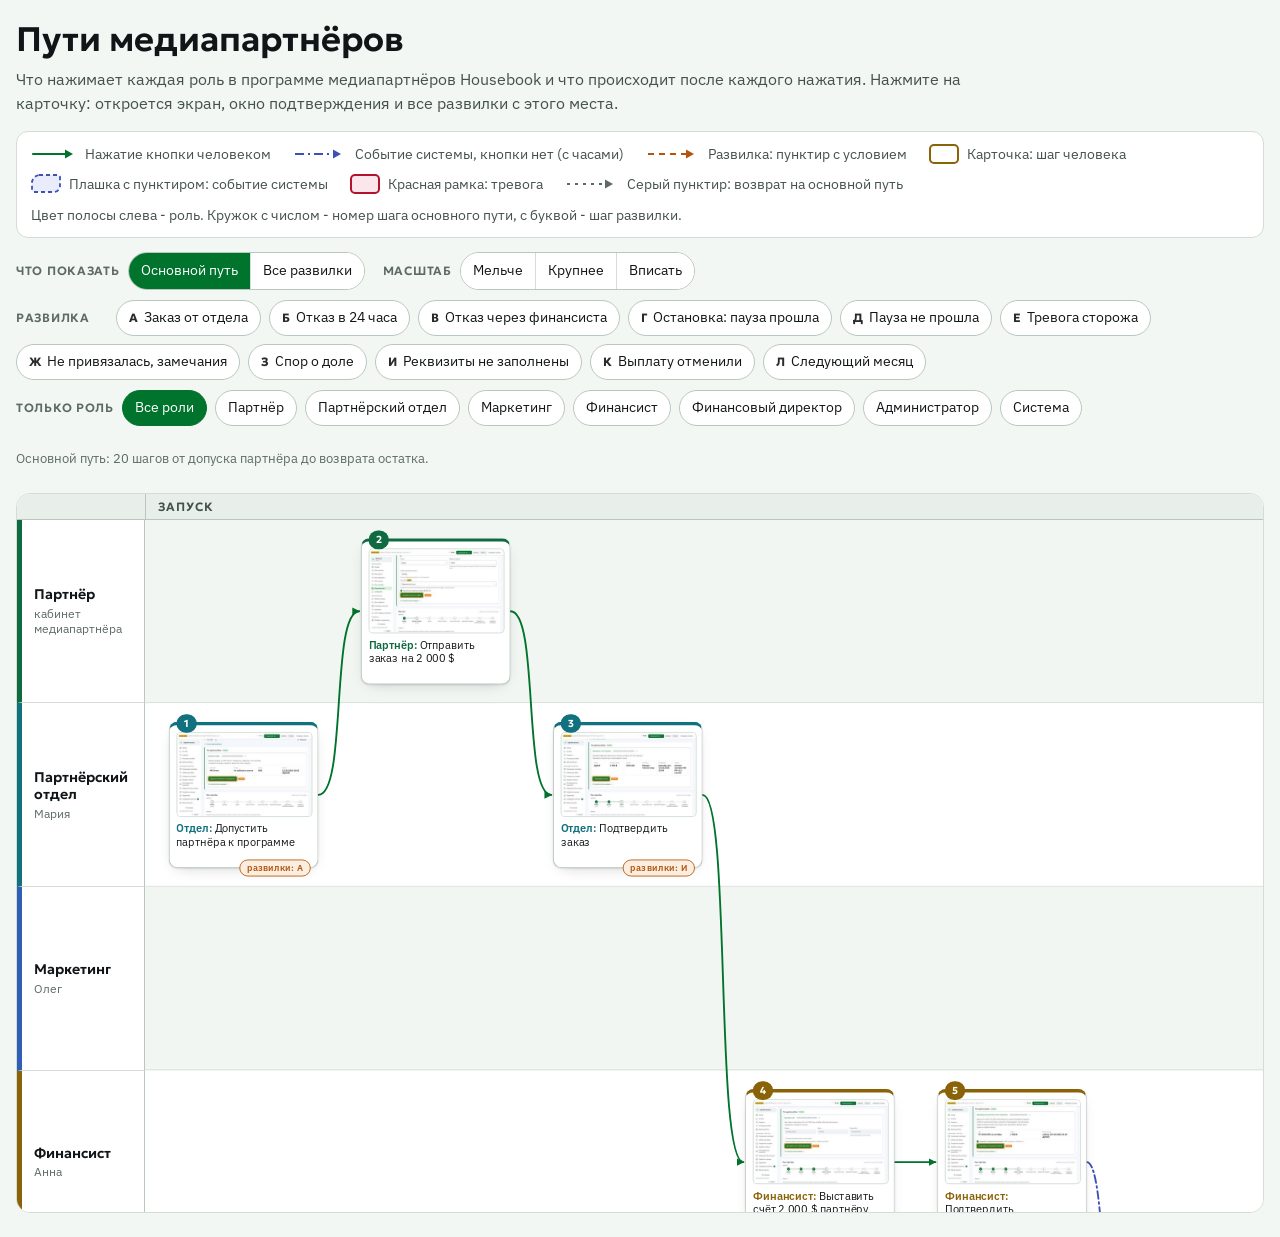
==== karta/index.html @ 639bab04 "Макет кабинетов и карта путей медиапартнёров" ====
<!doctype html>
<html lang="ru">
<meta name="robots" content="noindex, nofollow">
<title>Пути медиапартнёров</title>
<meta name="claude:viewport-fit-sides" content="cover">
<meta charset="utf-8">
<meta name="viewport" content="width=device-width, initial-scale=1">
<link rel="preconnect" href="https://fonts.googleapis.com">
<link rel="preconnect" href="https://fonts.gstatic.com" crossorigin>
<link rel="stylesheet" href="https://fonts.googleapis.com/css2?family=Geologica:wght@500;600;700&family=IBM+Plex+Sans:wght@400;500;600&display=swap">
<style>
:root {
  color-scheme: light;
  --bg: #F3F7F4; --surface: #FFFFFF; --sunken: #E8EFEA; --line: #D3DDD6; --line-2: #B9C7BE;
  --ink: #121517; --ink-2: #44524A; --ink-3: #5D6B63;
  --accent: #00732D; --accent-hover: #005820; --tint: #DAF1DC; --on-accent: #FFFFFF;
  --jade: #0E6A40;
  --lane-partner: #0E6A40; --lane-dept: #12717F; --lane-mkt: #2E5FB4; --lane-fin: #8A6208; --lane-cfo: #6B45AE; --lane-admin: #5A6663; --lane-system: #3F4FB8;
  --branch: #B4540F; --branch-bg: #FCEEDF;
  --alarm: #B3122E; --alarm-bg: #FBE7EB;
  --sys: #3F4FB8; --sys-bg: #E9ECFB;
  --shadow: 0 1px 2px rgba(18,21,23,.12), 0 6px 18px -10px rgba(18,21,23,.28);
  --font-display: "Geologica", "Segoe UI", system-ui, sans-serif;
  --font-ui: "IBM Plex Sans", "Segoe UI", system-ui, -apple-system, sans-serif;
}
@media (prefers-color-scheme: dark) {
  :root:not([data-theme="light"]) {
    color-scheme: dark;
    --bg: #101412; --surface: #1B211E; --sunken: #252C28; --line: #3A453E; --line-2: #55635A;
    --ink: #F2F6F3; --ink-2: #C9D3CC; --ink-3: #A3AFA8;
    --accent: #73B28C; --accent-hover: #8FC1A3; --tint: #14301F; --on-accent: #0E1411;
    --jade: #73B28C;
    --lane-partner: #73B28C; --lane-dept: #5FB6C4; --lane-mkt: #7FA6EA; --lane-fin: #D9AE4A; --lane-cfo: #B99BE8; --lane-admin: #9AA7A3; --lane-system: #8E9CF0;
    --branch: #F2A265; --branch-bg: #3A2616;
    --alarm: #FF8296; --alarm-bg: #3F1A22;
    --sys: #9AA6F5; --sys-bg: #23274A;
    --shadow: 0 1px 2px rgba(0,0,0,.5), 0 8px 22px -10px rgba(0,0,0,.6);
  }
}
:root[data-theme="dark"] {
  color-scheme: dark;
  --bg: #101412; --surface: #1B211E; --sunken: #252C28; --line: #3A453E; --line-2: #55635A;
  --ink: #F2F6F3; --ink-2: #C9D3CC; --ink-3: #A3AFA8;
  --accent: #73B28C; --accent-hover: #8FC1A3; --tint: #14301F; --on-accent: #0E1411;
  --jade: #73B28C;
  --lane-partner: #73B28C; --lane-dept: #5FB6C4; --lane-mkt: #7FA6EA; --lane-fin: #D9AE4A; --lane-cfo: #B99BE8; --lane-admin: #9AA7A3; --lane-system: #8E9CF0;
  --branch: #F2A265; --branch-bg: #3A2616;
  --alarm: #FF8296; --alarm-bg: #3F1A22;
  --sys: #9AA6F5; --sys-bg: #23274A;
  --shadow: 0 1px 2px rgba(0,0,0,.5), 0 8px 22px -10px rgba(0,0,0,.6);
}
* { box-sizing: border-box; }
html { -webkit-text-size-adjust: 100%; }
body { margin: 0; background: var(--bg); color: var(--ink-2); font: 400 15px/1.5 var(--font-ui); -webkit-font-smoothing: antialiased; overflow-x: hidden; }
h1, h2, h3 { font-family: var(--font-display); color: var(--ink); margin: 0; font-weight: 600; text-wrap: balance; }
button { font: inherit; color: inherit; }
:focus-visible { outline: 3px solid var(--accent); outline-offset: 2px; }
.sr { position: absolute; width: 1px; height: 1px; overflow: hidden; clip: rect(0 0 0 0); white-space: nowrap; }

.app { padding-left: max(16px, env(safe-area-inset-left, 0px)); padding-right: max(16px, env(safe-area-inset-right, 0px)); padding-top: 20px; padding-bottom: max(24px, env(safe-area-inset-bottom, 0px)); max-width: 1900px; margin: 0 auto; }
.top h1 { font-size: clamp(24px, 3.2vw, 34px); line-height: 1.15; }
.top .lead { margin: 8px 0 0; max-width: 62em; font-size: 16px; color: var(--ink-2); }
.legend { display: flex; flex-wrap: wrap; gap: 10px 22px; margin: 16px 0 4px; padding: 12px 14px; background: var(--surface); border: 1px solid var(--line); border-radius: 12px; font-size: 13.5px; }
.legend > span { display: inline-flex; align-items: center; gap: 8px; color: var(--ink-2); }
.legend svg { flex: none; }
.ctl { display: grid; gap: 10px; margin: 14px 0 12px; }
.ctl__row { display: flex; flex-wrap: wrap; gap: 8px; align-items: center; }
.ctl__lab { font: 600 12px/1 var(--font-display); letter-spacing: .06em; text-transform: uppercase; color: var(--ink-3); min-width: 92px; }
.chip { min-height: 36px; padding: 6px 12px; border: 1px solid var(--line-2); border-radius: 999px; background: var(--surface); color: var(--ink); cursor: pointer; font-size: 14px; line-height: 1.2; display: inline-flex; align-items: center; gap: 6px; }
.chip:hover { border-color: var(--accent); }
.chip[aria-pressed="true"] { background: var(--accent); border-color: var(--accent); color: var(--on-accent); }
.chip i { font: 700 12px/1 var(--font-display); font-style: normal; opacity: .9; }
.chip--fork[aria-pressed="true"] { background: var(--branch); border-color: var(--branch); color: #fff; }
:root[data-theme="dark"] .chip--fork[aria-pressed="true"] { color: #1a1008; }
@media (prefers-color-scheme: dark) { :root:not([data-theme="light"]) .chip--fork[aria-pressed="true"] { color: #1a1008; } }
.seg { display: inline-flex; border: 1px solid var(--line-2); border-radius: 999px; overflow: hidden; background: var(--surface); }
.seg .chip { border: 0; border-radius: 0; }
.seg .chip + .chip { border-left: 1px solid var(--line); }
.hint { font-size: 13px; color: var(--ink-3); }

.stage { display: grid; grid-template-columns: minmax(0, 1fr); gap: 14px; align-items: start; }
.stage.has-panel { grid-template-columns: minmax(0, 1fr) 430px; }
.vp { position: relative; height: clamp(480px, 80vh, 1000px); overflow: auto; background: var(--surface); border: 1px solid var(--line); border-radius: 14px; overscroll-behavior: contain; }
.sizer { position: relative; }
.canvas { position: absolute; left: 0; top: 0; transform-origin: 0 0; }
.band { position: absolute; left: 0; border-bottom: 1px solid var(--line); }
.band:nth-child(odd) { background: color-mix(in srgb, var(--sunken) 55%, transparent); }
.lanelab { position: absolute; left: 0; display: flex; flex-direction: column; justify-content: center; padding: 6px 8px 6px 12px; overflow: hidden; background: var(--surface); border-right: 1px solid var(--line-2); border-bottom: 1px solid var(--line); border-left: 5px solid var(--lc, var(--ink-3)); }
.lanelab b { font: 600 14px/1.2 var(--font-display); color: var(--ink); overflow-wrap: anywhere; }
.narrow .lanelab { padding: 4px 4px 4px 8px; }
.narrow .lanelab b { font-size: 11.5px; }
.narrow .lanelab small { font-size: 10.5px; }
.lanelab small { font-size: 12px; color: var(--ink-3); margin-top: 3px; line-height: 1.25; }
.band__empty { position: absolute; left: 24px; top: 50%; transform: translateY(-50%); font-size: 12.5px; color: var(--ink-3); max-width: 560px; line-height: 1.35; }
.layer { position: sticky; height: 0; width: 0; overflow: visible; pointer-events: none; }
#lanesLayer { left: 0; z-index: 8; }
#stgLayer { top: 0; left: 0; z-index: 9; }
.stgrow { position: absolute; left: 0; top: 0; background: var(--sunken); border-bottom: 1px solid var(--line-2); }
.stgblk { position: absolute; top: 0; bottom: 0; display: flex; align-items: center; border-left: 1px solid var(--line-2); padding: 0 12px; font: 600 12px/1 var(--font-display); letter-spacing: .08em; text-transform: uppercase; color: var(--ink-2); white-space: nowrap; }


svg.edges { position: absolute; left: 0; top: 0; pointer-events: none; z-index: 2; overflow: visible; }
.edge { fill: none; stroke-width: 2.2; stroke-linecap: round; }
.edge--click { stroke: var(--accent); }
.edge--system { stroke: var(--sys); stroke-dasharray: 9 4 2 4; }
.edge--branch { stroke: var(--branch); stroke-dasharray: 6 5; }
.edge--back { stroke: var(--ink-3); stroke-dasharray: 2 5; }
.edge--join { stroke: var(--ink-3); stroke-width: 1.8; stroke-dasharray: 3 5; }
.edge.is-dim { opacity: .12; }
.edge.is-hot { stroke-width: 3.4; }
.mk--click { fill: var(--accent); } .mk--system { fill: var(--sys); } .mk--branch { fill: var(--branch); } .mk--back, .mk--join { fill: var(--ink-3); }
.elab { position: absolute; z-index: 4; transform: translate(-50%, -50%); max-width: 156px; padding: 3px 8px; border-radius: 8px; font-size: 12px; line-height: 1.25; text-align: center; background: var(--surface); border: 1px solid var(--branch); color: var(--branch); pointer-events: none; }
.elab--system { border-color: var(--sys); color: var(--sys); display: inline-flex; gap: 5px; align-items: center; }
.elab--system svg { flex: none; }
.elab--click { border-color: var(--accent); color: var(--accent); }
.elab--back, .elab--join { border-color: var(--ink-3); color: var(--ink-2); }
.elab.is-dim { opacity: .15; }

.node { position: absolute; z-index: 3; display: flex; flex-direction: column; gap: 6px; width: 176px; height: 172px; padding: 8px; text-align: left; cursor: pointer; background: var(--surface); border: 1px solid var(--line-2); border-top: 4px solid var(--lc, var(--ink-3)); border-radius: 10px; box-shadow: var(--shadow); transition: transform .12s, box-shadow .12s, opacity .12s; }
.node:hover { transform: translateY(-2px); border-color: var(--lc); }
.node[aria-current="true"] { outline: 3px solid var(--accent); outline-offset: 2px; }
.node.is-dim { opacity: .2; }
.node__img { display: block; width: 160px; height: 100px; object-fit: cover; object-position: top left; border-radius: 5px; border: 1px solid var(--line); background: var(--sunken); }
.node__txt { font-size: 12.5px; line-height: 1.25; color: var(--ink); display: -webkit-box; -webkit-line-clamp: 3; -webkit-box-orient: vertical; overflow: hidden; }
.node__txt b { color: var(--lc); font-weight: 600; }
.node__num { position: absolute; top: -13px; left: 8px; min-width: 24px; height: 22px; padding: 0 6px; display: grid; place-items: center; border-radius: 11px; background: var(--lc); color: #fff; font: 700 12px/1 var(--font-display); }
:root[data-theme="dark"] .node__num { color: #111; }
@media (prefers-color-scheme: dark) { :root:not([data-theme="light"]) .node__num { color: #111; } }
.node__forks { position: absolute; bottom: -11px; right: 8px; height: 20px; padding: 0 8px; display: grid; place-items: center; border-radius: 10px; background: var(--branch-bg); color: var(--branch); border: 1px solid var(--branch); font: 600 11px/1 var(--font-ui); white-space: nowrap; }
.node__flag { position: absolute; top: -13px; right: 8px; height: 22px; padding: 0 7px; display: grid; place-items: center; border-radius: 11px; background: var(--branch-bg); color: var(--branch); border: 1px solid var(--branch); font: 600 11px/1 var(--font-ui); }
.node--sys { background: var(--sys-bg); border-style: dashed; border-color: var(--sys); border-top: 4px dashed var(--sys); border-radius: 22px 8px 22px 8px; }
.node--sys .node__img { border-radius: 14px 4px 14px 4px; }
.node--alarm { border-color: var(--alarm); background: var(--alarm-bg); }
.node--alarm .node__flag { background: var(--alarm); border-color: var(--alarm); color: #fff; }
:root[data-theme="dark"] .node--alarm .node__flag { color: #1a0a0d; }
@media (prefers-color-scheme: dark) { :root:not([data-theme="light"]) .node--alarm .node__flag { color: #1a0a0d; } }
.node__sysmark { display: inline-flex; align-items: center; gap: 4px; font-weight: 600; color: var(--sys); }

.panel { position: sticky; top: 8px; max-height: calc(100vh - 16px); overflow: auto; background: var(--surface); border: 1px solid var(--line-2); border-radius: 14px; box-shadow: var(--shadow); }
.panel[hidden] { display: none; }
.panel__head { position: sticky; top: 0; z-index: 3; display: flex; align-items: flex-start; gap: 10px; padding: 14px 14px 10px 16px; background: var(--surface); border-bottom: 1px solid var(--line); }
.panel__head h2 { flex: 1; font-size: 18px; line-height: 1.25; }
.panel__head h2 small { display: block; margin-bottom: 4px; font: 600 12px/1 var(--font-display); letter-spacing: .06em; text-transform: uppercase; color: var(--lc, var(--ink-3)); }
.xbtn { flex: none; width: 40px; height: 40px; display: grid; place-items: center; border: 1px solid var(--line-2); border-radius: 10px; background: var(--surface); cursor: pointer; color: var(--ink); }
.xbtn:hover { border-color: var(--accent); }
.panel__body { padding: 14px 16px 22px; display: grid; gap: 16px; }
.shot { display: block; width: 100%; padding: 0; border: 1px solid var(--line-2); border-radius: 10px; overflow: hidden; background: var(--sunken); cursor: zoom-in; }
.shot img { display: block; width: 100%; height: auto; }
.shot__cap { display: block; margin-top: 5px; font-size: 12.5px; color: var(--ink-3); }
.sec h3 { font-size: 12px; letter-spacing: .07em; text-transform: uppercase; color: var(--ink-3); margin-bottom: 6px; font-weight: 600; }
.sec p { margin: 0 0 6px; color: var(--ink); }
.sec ul { margin: 0; padding-left: 18px; display: grid; gap: 4px; color: var(--ink-2); }
.sec .dlg { padding: 10px 12px; border-left: 4px solid var(--branch); background: var(--branch-bg); border-radius: 0 8px 8px 0; color: var(--ink); font-size: 14px; }
.sec .dlg b { display: block; margin-bottom: 2px; }
.sec .prep { color: var(--ink-2); font-size: 14px; }
.tag { display: inline-block; padding: 1px 8px; border-radius: 999px; font-size: 12.5px; font-weight: 600; background: var(--tint); color: var(--accent); }
.tag--sys { background: var(--sys-bg); color: var(--sys); }
.tag--branch { background: var(--branch-bg); color: var(--branch); }
.nav { display: grid; gap: 8px; }
.nav button { display: grid; grid-template-columns: auto 1fr; gap: 4px 10px; align-items: start; width: 100%; padding: 9px 12px; text-align: left; border: 1px solid var(--line-2); border-radius: 10px; background: var(--surface); cursor: pointer; color: var(--ink); min-height: 44px; }
.nav button:hover { border-color: var(--accent); background: var(--tint); }
.nav button .k { font: 600 11.5px/1.2 var(--font-display); letter-spacing: .04em; text-transform: uppercase; padding-top: 3px; }
.nav button .k--click { color: var(--accent); } .nav button .k--system { color: var(--sys); } .nav button .k--branch { color: var(--branch); } .nav button .k--back, .nav button .k--join { color: var(--ink-3); }
.nav button small { grid-column: 2; font-size: 12.5px; color: var(--ink-3); }
.nav .lbl { font-size: 14px; }
.kbd { font-size: 12.5px; color: var(--ink-3); }

.lb { position: fixed; inset: 0; z-index: 100; display: grid; place-items: center; padding: 20px; background: rgba(10,14,12,.86); }
.lb[hidden] { display: none; }
.lb img { max-width: 100%; max-height: calc(100vh - 40px); border-radius: 8px; background: #fff; }
.lb .xbtn { position: absolute; top: 14px; right: 14px; background: var(--surface); }

@media (max-width: 1100px) { .stage.has-panel { grid-template-columns: minmax(0, 1fr); } }
@media (max-width: 899px) {
  .panel { position: fixed; inset: 0; z-index: 60; max-height: none; border-radius: 0; border: 0; padding-top: env(safe-area-inset-top, 0px); }
  .ctl__lab { min-width: 100%; }
  .vp { height: clamp(380px, 70vh, 720px); }
}
@media (prefers-reduced-motion: reduce) { .node, .node:hover { transition: none; transform: none; } }
</style>

<div class="app" id="app">
  <header class="top">
    <h1>Пути медиапартнёров</h1>
    <p class="lead">Что нажимает каждая роль в программе медиапартнёров Housebook и что происходит после каждого нажатия. Нажмите на карточку: откроется экран, окно подтверждения и все развилки с этого места.</p>
    <div class="legend" id="legend" aria-label="Условные обозначения"></div>
  </header>
  <section class="ctl" aria-label="Фильтры карты">
    <div class="ctl__row"><span class="ctl__lab">Что показать</span>
      <div class="seg" role="group" aria-label="Режим карты" id="modeSeg"></div>
      <span class="ctl__lab" style="min-width:0;margin-left:10px">Масштаб</span>
      <div class="seg" role="group" aria-label="Масштаб карты"><button type="button" class="chip" id="zOut" aria-label="Уменьшить">Мельче</button><button type="button" class="chip" id="zIn" aria-label="Увеличить">Крупнее</button><button type="button" class="chip" id="zFit">Вписать</button></div>
    </div>
    <div class="ctl__row" id="forkRow"><span class="ctl__lab">Развилка</span></div>
    <div class="ctl__row" id="roleRow"><span class="ctl__lab">Только роль</span></div>
    <p class="hint" id="status" role="status" aria-live="polite"></p>
  </section>
  <main class="stage" id="stage">
    <div class="vp" id="vp" tabindex="0" aria-label="Карта путей, прокручивается в обе стороны"><div class="layer" id="lanesLayer" aria-hidden="true"></div><div class="layer" id="stgLayer" aria-hidden="true"></div><div class="sizer" id="sizer"><div class="canvas" id="canvas"></div></div></div>
    <aside class="panel" id="panel" hidden aria-label="Подробности шага"></aside>
  </main>
</div>
<div class="lb" id="lb" hidden role="dialog" aria-modal="true" aria-label="Снимок экрана во весь размер"><button type="button" class="xbtn" id="lbX" aria-label="Закрыть снимок"><svg width="18" height="18" viewBox="0 0 18 18" aria-hidden="true"><path d="M3 3l12 12M15 3L3 15" stroke="currentColor" stroke-width="2" stroke-linecap="round"/></svg></button><img id="lbImg" alt=""></div>

<script>
const D = {"lanes":[{"id":"partner","name":"Партнёр","who":"кабинет медиапартнёра"},{"id":"dept","name":"Партнёрский отдел","who":"Мария"},{"id":"mkt","name":"Маркетинг","who":"Олег"},{"id":"fin","name":"Финансист","who":"Анна"},{"id":"cfo","name":"Финансовый директор","who":"Дмитрий"},{"id":"admin","name":"Администратор","who":"видит задачи всех ролей","empty":"Администратор видит задачи всех ролей и на этом пути ничего не нажимает. Ему приходит только причина, если пауза в Meta не прошла (развилка Д)."},{"id":"system","name":"Система","who":"автоматика","empty":"Здесь появляются события, которые случаются сами, без нажатия кнопки."}],"rolesFull":{"partner":"Партнёр","dept":"Партнёрский отдел","mkt":"Маркетинг","fin":"Финансист","cfo":"Финансовый директор","system":"Система","admin":"Администратор"},"paths":[{"id":"main","letter":"","name":"Основной путь","short":"Основной путь","cond":"От допуска партнёра до возврата остатка бюджета"},{"id":"order-by-dept","letter":"А","name":"Заказ оформляет отдел","short":"Заказ от отдела","cond":"Партнёр сам заказ не оформляет: его оформляет партнёрский отдел"},{"id":"partner-refusal","letter":"Б","name":"Партнёр отказался в окне 24 часа","short":"Отказ в 24 часа","cond":"В течение 24 часов после оплаты партнёр отказывается от заказа"},{"id":"fin-records-refusal","letter":"В","name":"Отказ записал финансист","short":"Отказ через финансиста","cond":"Партнёр сообщил об отказе не через кабинет, финансист записывает отказ сам"},{"id":"stop-pause-ok","letter":"Г","name":"Остановка расходов, пауза прошла","short":"Остановка: пауза прошла","cond":"Партнёр требует остановить расходы, Meta ставит кампанию на паузу"},{"id":"stop-pause-fails","letter":"Д","name":"Пауза в Meta не прошла","short":"Пауза не прошла","cond":"Партнёр требует остановить расходы, а Meta паузу не приняла"},{"id":"watchdog-alert","letter":"Е","name":"Тревога сторожа","short":"Тревога сторожа","cond":"Сторож, который раз в час сверяет кампании, нашёл неполадку"},{"id":"manual-link-and-remarks","letter":"Ж","name":"Заявка не привязалась, замечания к отчёту","short":"Не привязалась, замечания","cond":"Заявка не привязалась к заказу сама или партнёр прислал замечания к отчёту"},{"id":"dispute","letter":"З","name":"Спор о доле","short":"Спор о доле","cond":"Клиент пришёл по рекламе партнёра, но у него уже есть агент"},{"id":"requisites-missing","letter":"И","name":"Реквизиты Housebook не заполнены","short":"Реквизиты не заполнены","cond":"При выставлении счёта в настройках нет реквизитов Housebook для оплаты"},{"id":"payout-cancelled","letter":"К","name":"Выплату отменили","short":"Выплату отменили","cond":"Финансовый директор отменяет запланированную выплату"},{"id":"november-pay-first","letter":"Л","name":"Следующий месяц: сначала оплата","short":"Следующий месяц","cond":"Выплату за октябрь переводят позже, чем подтверждается оплата за ноябрь"}],"nodes":[{"id":"main-1","paths":["main"],"lane":"dept","stage":"launch","num":"1","card":"Допустить партнёра к программе","roleShort":"Отдел","roleFull":"Партнёрский отдел","person":"Мария","ariaLabel":"Партнёрский отдел: Допустить партнёра к программе","press":"Допустить «МП Агент» к программе","prep":"","dialog":null,"result":"Допуск выдан. В кабинете партнёра появляется раздел «Медиапартнёр» и первая задача: оформить заказ. Партнёрскому отделу при этом открывается запасной вариант: оформить заказ за партнёра (развилка А).","bullets":["Агент увидит раздел «Медиапартнёр» в своём кабинете (учётка у него уже есть, письмо с паролем не нужно)","Заявка уйдёт из очереди «Заявки к допуску»","Откроется шаг 2 «Допуск»"],"notify":[{"who":"Партнёр","text":"новая задача «Оформить заказ»"},{"who":"Партнёрский отдел","text":"новая задача «Оформить заказ за партнёра»"}],"shot":"shots/main-01-dept.jpg","thumb":"thumbs/main-01-dept.jpg","dialogShot":null,"afterShot":null,"afterShotCap":"","afterShotAlt":"Экран после нажатия","event":false,"system":false,"alarm":false,"noShotWhy":""},{"id":"main-2","paths":["main"],"lane":"partner","stage":"launch","num":"2","card":"Отправить заказ на 2 000 $","roleShort":"Партнёр","roleFull":"Партнёр","person":"","ariaLabel":"Партнёр: Отправить заказ на 2 000 $","press":"Отправить заказ на 2 000 $","prep":"Перед нажатием партнёр ставит галку «Принимаю условия договора».","dialog":null,"result":"Заказ ушёл партнёрскому отделу на подтверждение. В журнале записано: заказ оформил сам партнёр.","bullets":["Партнёрский отдел увидит заказ и подтвердит его","В журнале запишется: заказ оформил партнёр сам","Дальше ход Housebook: подтвердить заказ и выставить счёт"],"notify":[{"who":"Партнёрский отдел","text":"новая задача «Подтвердить заказ партнёра»"}],"shot":"shots/main-02-partner.jpg","thumb":"thumbs/main-02-partner.jpg","dialogShot":null,"afterShot":null,"afterShotCap":"","afterShotAlt":"Экран после нажатия","event":false,"system":false,"alarm":false,"noShotWhy":""},{"id":"main-3","paths":["main"],"lane":"dept","stage":"launch","num":"3","card":"Подтвердить заказ","roleShort":"Отдел","roleFull":"Партнёрский отдел","person":"Мария","ariaLabel":"Партнёрский отдел: Подтвердить заказ","press":"Подтвердить заказ","prep":"","dialog":null,"result":"Заказ подтверждён, появилась лента денег по заказу. Задача переходит финансисту: выставить счёт. Условия договора партнёр уже принял галкой на предыдущем шаге.","bullets":["Появится заказ и лента денег по нему","В журнале будет видно, кто оформил: партнёр сам","Дальше ход финансиста: выставить счёт (условия партнёр уже принял галкой)"],"notify":[{"who":"Финансист","text":"новая задача «Выставить счёт»"}],"shot":"shots/main-03-dept.jpg","thumb":"thumbs/main-03-dept.jpg","dialogShot":null,"afterShot":null,"afterShotCap":"","afterShotAlt":"Экран после нажатия","event":false,"system":false,"alarm":false,"noShotWhy":""},{"id":"main-4","paths":["main"],"lane":"fin","stage":"launch","num":"4","card":"Выставить счёт 2 000 $ партнёру","roleShort":"Финансист","roleFull":"Финансист","person":"Анна","ariaLabel":"Финансист: Выставить счёт 2 000 $ партнёру","press":"Выставить счёт 2 000 $ партнёру","prep":"","dialog":null,"result":"Счёт выставлен. Партнёр видит задачу «Оплатить счёт» с суммой, реквизитами Housebook и назначением платежа. Платёж получает статус «Ждём оплату». Партнёр платит Swift-переводом в долларах. Если реквизиты Housebook не заполнены, это развилка И.","bullets":["Партнёр увидит задачу «Оплатить счёт» с суммой, реквизитами Housebook из настроек и назначением платежа (пока реквизиты не заполнены, он увидит «Реквизиты пришлёт менеджер»)","Платёж получит статус «Ждём оплату»","Дальше ход партнёра: он платит Swift-переводом в долларах, потом вы подтверждаете поступление"],"notify":[{"who":"Партнёр","text":"новая задача «Оплатить счёт TP-2010-001»"},{"who":"Финансист","text":"новая задача «Подтвердить поступление по счёту TP-2010-001»"}],"shot":"shots/main-04-fin.jpg","thumb":"thumbs/main-04-fin.jpg","dialogShot":null,"afterShot":null,"afterShotCap":"","afterShotAlt":"Экран после нажатия","event":false,"system":false,"alarm":false,"noShotWhy":""},{"id":"main-5","paths":["main"],"lane":"fin","stage":"launch","num":"5","card":"Подтвердить поступление 2 000 $","roleShort":"Финансист","roleFull":"Финансист","person":"Анна","ariaLabel":"Финансист: Подтвердить поступление 2 000 $","press":"Подтвердить поступление 2 000 $","prep":"Финансист ставит галку «Сверил(а) с банковской выпиской».","dialog":null,"result":"Деньги на счёте Housebook подтверждены. Включается окно 24 часа, в которое партнёр может отказаться и вернуть деньги (в макете оно длится 1 минуту). Партнёр получает уведомление «Платёж зачислен». Отказ - это развилки Б и В.","bullets":["Шаг «Деньги зачислены на счёт Housebook» закрыт, платёж: «Деньги пришли»","Включится таймер 24 часа на отказ (на деве 1 минута)","Партнёр получит уведомление «Платёж зачислен»"],"notify":[{"who":"Партнёр","text":"новая задача «Идут 24 часа, когда вы можете отказаться от заказа и вернуть 2 000 $»"},{"who":"Финансист","text":"новая задача «Записать отказ партнёра»"}],"shot":"shots/main-05-fin.jpg","thumb":"thumbs/main-05-fin.jpg","dialogShot":null,"afterShot":null,"afterShotCap":"","afterShotAlt":"Экран после нажатия","event":false,"system":false,"alarm":false,"noShotWhy":""},{"id":"main-6","paths":["main"],"lane":"system","stage":"launch","num":"6","card":"Прошли 24 часа на отказ","roleShort":"Система","roleFull":"Система","person":"","ariaLabel":"Система: Прошли 24 часа на отказ","press":"Событие: время на отказ вышло. В макете это кнопка «Следующий шаг».","prep":"","dialog":null,"result":"Окно отказа закрывается: партнёр больше не может отказаться, финансист не может записать отказ. Партнёрскому отделу на короткое время приходит запасная задача «Запустить заказ вручную».","bullets":[],"notify":[{"who":"Партнёрский отдел","text":"новая задача «Запустить заказ вручную»"}],"shot":"shots/main-06-system.jpg","thumb":"thumbs/main-06-system.jpg","dialogShot":null,"afterShot":null,"afterShotCap":"","afterShotAlt":"Экран после нажатия","event":true,"system":true,"alarm":false,"noShotWhy":""},{"id":"main-7","paths":["main"],"lane":"system","stage":"launch","num":"7","card":"Система запускает заказ","roleShort":"Система","roleFull":"Система","person":"","ariaLabel":"Система: Система запускает заказ","press":"Событие: заказ запускается сам. В макете это кнопка «Следующий шаг».","prep":"","dialog":null,"result":"Заказ запускается сам: система создаёт кампанию в Meta на паузе с лимитом трат 2 000 $. Запасная задача отдела снимается. Маркетингу приходит «Запустить кампанию», финансисту «Перевести 2 000 $ на баланс Facebook».","bullets":[],"notify":[{"who":"Маркетинг","text":"новая задача «Запустить кампанию»"},{"who":"Финансист","text":"новая задача «Перевести 2 000 $ на баланс рекламного аккаунта Facebook»"}],"shot":"shots/main-07-system.jpg","thumb":"thumbs/main-07-system.jpg","dialogShot":null,"afterShot":null,"afterShotCap":"","afterShotAlt":"Экран после нажатия","event":true,"system":true,"alarm":false,"noShotWhy":""},{"id":"main-8","paths":["main"],"lane":"fin","stage":"launch","num":"8","card":"Деньги на балансе Facebook","roleShort":"Финансист","roleFull":"Финансист","person":"Анна","ariaLabel":"Финансист: Деньги на балансе Facebook","press":"Деньги на балансе Facebook","prep":"","dialog":null,"result":"Финансист сам, своим способом, перевёл деньги на рекламный счёт Facebook и подтвердил это в системе. Система деньги не переводит. Маркетингу открывается кнопка «Кампания запущена».","bullets":["Шаг «Деньги на балансе Facebook» закрывается, когда переведён весь лимит кампании","Маркетингу откроется кнопка «Кампания запущена»","Система деньги не переводит: перевод вы делаете сами, своим способом"],"notify":[],"shot":"shots/main-08-fin.jpg","thumb":"thumbs/main-08-fin.jpg","dialogShot":null,"afterShot":null,"afterShotCap":"","afterShotAlt":"Экран после нажатия","event":false,"system":false,"alarm":false,"noShotWhy":""},{"id":"main-9","paths":["main"],"lane":"mkt","stage":"launch","num":"9","card":"Кампания запущена","roleShort":"Маркетинг","roleFull":"Маркетинг","person":"Олег","ariaLabel":"Маркетинг: Кампания запущена","press":"Кампания запущена","prep":"","dialog":null,"result":"Маркетинг включил кампанию в рекламном кабинете Meta и отметил это. Партнёр видит, что реклама пошла. Сторож раз в час сверяет расход и остаток лимита. Открывается этап «Работа»: реклама, клиенты, комиссии и выплаты, следующий месяц. Отсюда ветвятся развилки Г, Д и Е.","bullets":["Партнёр увидит, что реклама пошла","Сторож раз в час сверяет потраченное и остаток лимита кампании","Откроются дорожки «Работа»: реклама, клиенты, комиссии и выплаты, следующий месяц"],"notify":[{"who":"Маркетинг","text":"новая задача «Внести расход за октябрь»"}],"shot":"shots/main-09-mkt.jpg","thumb":"thumbs/main-09-mkt.jpg","dialogShot":null,"afterShot":null,"afterShotCap":"","afterShotAlt":"Экран после нажатия","event":false,"system":false,"alarm":false,"noShotWhy":""},{"id":"main-10","paths":["main"],"lane":"mkt","stage":"work","num":"10","card":"Внести расход за октябрь","roleShort":"Маркетинг","roleFull":"Маркетинг","person":"Олег","ariaLabel":"Маркетинг: Внести расход за октябрь","press":"Внести расход за октябрь","prep":"Маркетинг проверяет потраченную сумму по данным Meta (в макете 1 500 $) и возврат площадки.","dialog":null,"result":"Расход за месяц записан: он виден в разделе «Реклама и расход» и в кабинете партнёра. Резерв на хвосты и остаток партнёра система считает сама. Финансисту приходит задача записать комиссию. Здесь возникают развилки Ж и З.","bullets":["Расход попадёт в раздел «Реклама и расход» и в кабинет партнёра","Резерв на хвосты и остаток партнёра считаются системой сами","Сверка раз в час продолжается: потрачено и остаток лимита кампании"],"notify":[{"who":"Финансист","text":"новая задача «Записать комиссию по HB-AN0ZHN»"}],"shot":"shots/main-10-mkt.jpg","thumb":"thumbs/main-10-mkt.jpg","dialogShot":null,"afterShot":null,"afterShotCap":"","afterShotAlt":"Экран после нажатия","event":false,"system":false,"alarm":false,"noShotWhy":""},{"id":"main-11","paths":["main"],"lane":"fin","stage":"work","num":"11","card":"Записать комиссию (поступление 10 500 $)","roleShort":"Финансист","roleFull":"Финансист","person":"Анна","ariaLabel":"Финансист: Записать комиссию (поступление 10 500 $)","press":"Записать поступление 10 500 $","prep":"","dialog":null,"result":"В разделе «Комиссии» появляется строка с расчётом. Награда становится доступной для выплаты. Дальше нужно запланировать выплату.","bullets":["В разделе «Комиссии» появится строка с расчётом","Награда станет доступна для выплаты","Дальше: запланировать выплату"],"notify":[{"who":"Финансист","text":"новая задача «Запланировать выплату 3 000 $»"}],"shot":"shots/main-11-fin.jpg","thumb":"thumbs/main-11-fin.jpg","dialogShot":null,"afterShot":null,"afterShotCap":"","afterShotAlt":"Экран после нажатия","event":false,"system":false,"alarm":false,"noShotWhy":""},{"id":"main-12","paths":["main"],"lane":"fin","stage":"work","num":"12","card":"Запланировать выплату 3 000 $","roleShort":"Финансист","roleFull":"Финансист","person":"Анна","ariaLabel":"Финансист: Запланировать выплату 3 000 $","press":"Запланировать выплату 3 000 $","prep":"","dialog":null,"result":"Выплата получает статус «Запланирована». Финансовый директор получает задачу «Одобрить выплату»: финансист не может одобрить её сам (правило трёх рук). Партнёру приходит задача внести реквизиты для выплаты.","bullets":["Выплата получит статус «Запланирована»","Финансовый директор или другой финансист получит задачу «Одобрить»","Вы не сможете одобрить её сами: правило трёх рук"],"notify":[{"who":"Партнёр","text":"новая задача «Внести реквизиты для выплаты»"},{"who":"Финансовый директор","text":"новая задача «Одобрить выплату 3 000 $»"}],"shot":"shots/main-12-fin.jpg","thumb":"thumbs/main-12-fin.jpg","dialogShot":null,"afterShot":null,"afterShotCap":"","afterShotAlt":"Экран после нажатия","event":false,"system":false,"alarm":false,"noShotWhy":""},{"id":"main-13","paths":["main"],"lane":"partner","stage":"work","num":"13","card":"Сохранить реквизиты для выплаты","roleShort":"Партнёр","roleFull":"Партнёр","person":"","ariaLabel":"Партнёр: Сохранить реквизиты для выплаты","press":"Сохранить реквизиты","prep":"Партнёр вносит получателя, банк, номер счёта (IBAN), SWIFT и страну банка.","dialog":null,"result":"Реквизиты записаны: финансист увидит их в карточке выплаты. Это побочное действие, на ход пути оно не влияет: новых задач никому не приходит.","bullets":["Финансист увидит реквизиты в карточке выплаты","Награда будет переведена до срока выплаты, Swift-переводом в долларах","Вы получите уведомление «Выплачено» с номером банковского документа"],"notify":[],"shot":"shots/main-13-partner.jpg","thumb":"thumbs/main-13-partner.jpg","dialogShot":null,"afterShot":null,"afterShotCap":"","afterShotAlt":"Экран после нажатия","event":false,"system":false,"alarm":false,"noShotWhy":""},{"id":"main-14","paths":["main"],"lane":"cfo","stage":"work","num":"14","card":"Одобрить выплату 3 000 $","roleShort":"Фин. директор","roleFull":"Финансовый директор","person":"Дмитрий","ariaLabel":"Финансовый директор: Одобрить выплату 3 000 $","press":"Одобрить выплату 3 000 $","prep":"Финансовый директор вводит пароль, чтобы подтвердить действие.","dialog":null,"result":"Выплата одобрена, можно переводить. Задача перевести уходит финансисту, который выплату не одобрял, реквизиты партнёра будут на экране перевода. Финансисту приходит и задача выставить счёт на ноябрь.","bullets":["Выплата получит статус «Одобрена, можно переводить»","Задача перевести уйдёт финансисту, не одобрявшему выплату","Реквизиты партнёра будут на экране перевода"],"notify":[{"who":"Финансист","text":"новая задача «Выставить счёт на ноябрь 2 000 $»"}],"shot":"shots/main-14-cfo.jpg","thumb":"thumbs/main-14-cfo.jpg","dialogShot":null,"afterShot":null,"afterShotCap":"","afterShotAlt":"Экран после нажатия","event":false,"system":false,"alarm":false,"noShotWhy":""},{"id":"main-15","paths":["main"],"lane":"fin","stage":"work","num":"15","card":"Выставить счёт 2 000 $ на ноябрь","roleShort":"Финансист","roleFull":"Финансист","person":"Анна","ariaLabel":"Финансист: Выставить счёт 2 000 $ на ноябрь","press":"Выставить счёт 2 000 $ на ноябрь","prep":"","dialog":null,"result":"Партнёру открывается задача «Оплатить счёт на ноябрь». Оплата и 24 часа повторяют запуск и идут параллельно с выплатой за октябрь. У финансиста сразу две задачи: перевести выплату и подтвердить поступление за ноябрь. Порядок любой: если сначала подтвердить поступление, это развилка Л.","bullets":["Партнёру откроется задача «Оплатить счёт на ноябрь»","Оплата и 24 часа повторяют запуск, идут параллельно с выплатой за октябрь"],"notify":[{"who":"Партнёр","text":"новая задача «Оплатить счёт TP-2011-001 на ноябрь»"},{"who":"Финансист","text":"новая задача «Подтвердить поступление за ноябрь 2 000 $»"},{"who":"Финансист","text":"новая задача «Перевести выплату 3 000 $»"}],"shot":"shots/main-15-fin.jpg","thumb":"thumbs/main-15-fin.jpg","dialogShot":null,"afterShot":null,"afterShotCap":"","afterShotAlt":"Экран после нажатия","event":false,"system":false,"alarm":false,"noShotWhy":""},{"id":"main-16","paths":["main"],"lane":"fin","stage":"work","num":"16","card":"Подтвердить, что перевёл 3 000 $","roleShort":"Финансист","roleFull":"Финансист","person":"Анна","ariaLabel":"Финансист: Подтвердить, что перевёл 3 000 $","press":"Подтвердить, что перевёл 3 000 $","prep":"Финансист вводит номер банковского документа о переводе.","dialog":null,"result":"Выплата получает статус «Выплачена». Партнёр видит перевод и номер документа. Дорожка выплат по этой сделке завершена.","bullets":["Выплата получит статус «Выплачена»","Партнёр увидит перевод и номер документа","Дорожка выплат по этой сделке завершена"],"notify":[],"shot":"shots/main-16-fin.jpg","thumb":"thumbs/main-16-fin.jpg","dialogShot":null,"afterShot":null,"afterShotCap":"","afterShotAlt":"Экран после нажатия","event":false,"system":false,"alarm":false,"noShotWhy":""},{"id":"main-17","paths":["main"],"lane":"fin","stage":"work","num":"17","card":"Подтвердить поступление за ноябрь 2 000 $","roleShort":"Финансист","roleFull":"Финансист","person":"Анна","ariaLabel":"Финансист: Подтвердить поступление за ноябрь 2 000 $","press":"Подтвердить поступление 2 000 $","prep":"Финансист ставит галку «Сверил(а) с банковской выпиской».","dialog":null,"result":"Платёж за ноябрь отмечен как «Деньги пришли». Идут 24 часа на отказ, потом ноябрь запустится сам. Лимит кампании поднят до 4 000 $: маркетингу приходит «проверьте кампанию», финансисту «перевести 2 000 $ на баланс Facebook (лимит поднят)».","bullets":["Платёж за ноябрь: «Деньги пришли»","Идут 24 часа на отказ (до 18.11.2026 10:00)","Потом ноябрь запустится сам"],"notify":[{"who":"Маркетинг","text":"новая задача «Лимит кампании поднят до 4 000 $: проверьте кампанию»"},{"who":"Финансист","text":"новая задача «Перевести 2 000 $ на баланс рекламного аккаунта Facebook (лимит поднят)»"}],"shot":"shots/main-17-fin.jpg","thumb":"thumbs/main-17-fin.jpg","dialogShot":null,"afterShot":null,"afterShotCap":"","afterShotAlt":"Экран после нажатия","event":false,"system":false,"alarm":false,"noShotWhy":""},{"id":"main-18","paths":["main"],"lane":"fin","stage":"work","num":"18","card":"Деньги на балансе Facebook (ноябрь)","roleShort":"Финансист","roleFull":"Финансист","person":"Анна","ariaLabel":"Финансист: Деньги на балансе Facebook (ноябрь)","press":"Деньги на балансе Facebook","prep":"","dialog":null,"result":"Лимит кампании покрыт переводами полностью, задача маркетингу «проверьте кампанию» снимается. Система деньги не переводит: перевод финансист делает сам. Партнёрскому отделу приходит задача «Закрыть заказ».","bullets":["Лимит кампании покрыт переводами полностью","Система деньги не переводит: перевод вы делаете сами, своим способом"],"notify":[{"who":"Партнёрский отдел","text":"новая задача «Закрыть заказ»"}],"shot":"shots/main-18-fin.jpg","thumb":"thumbs/main-18-fin.jpg","dialogShot":null,"afterShot":null,"afterShotCap":"","afterShotAlt":"Экран после нажатия","event":false,"system":false,"alarm":false,"noShotWhy":""},{"id":"main-19","paths":["main"],"lane":"dept","stage":"close","num":"19","card":"Закрыть заказ","roleShort":"Отдел","roleFull":"Партнёрский отдел","person":"Мария","ariaLabel":"Партнёрский отдел: Закрыть заказ","press":"Закрыть заказ","prep":"","dialog":{"title":"Закрыть заказ?","text":"Закрытый заказ нельзя вернуть в работу: платежи, расход и остановки по нему больше не принимаются. Остаток бюджета вернётся партнёру. Открытые сделки продолжаются: окно атрибуции и выплаты идут до конца (п. 7.7).","ok":"Да, закрыть заказ","reasonNote":""},"result":"Заказ уходит в «Архив». Система сразу ставит кампанию в Meta на паузу, а если пауза не прошла, маркетингу приходит красная задача остановить кампанию вручную. Финансист получает задачу вернуть остаток бюджета (в макете 1 200 $). Партнёр получает уведомление о закрытии. Закрытый заказ вернуть в работу нельзя.","bullets":["Заказ уйдёт в «Архив»","Система сразу поставит кампанию в Meta на паузу; если пауза не пройдёт, маркетингу придёт красная задача остановить кампанию вручную","Финансист получит задачу вернуть остаток бюджета","Партнёр получит уведомление о закрытии"],"notify":[{"who":"Финансист","text":"новая задача «Вернуть остаток 1 200 $»"}],"shot":"shots/main-19-dept.jpg","thumb":"thumbs/main-19-dept.jpg","dialogShot":"shots/main-19-dept-dialog.jpg","afterShot":null,"afterShotCap":"","afterShotAlt":"Экран после нажатия","event":false,"system":false,"alarm":false,"noShotWhy":""},{"id":"main-20","paths":["main"],"lane":"fin","stage":"close","num":"20","card":"Вернуть партнёру остаток 1 200 $","roleShort":"Финансист","roleFull":"Финансист","person":"Анна","ariaLabel":"Финансист: Вернуть партнёру остаток 1 200 $","press":"Вернуть партнёру 1 200 $","prep":"Финансист вводит номер банковского документа о возврате.","dialog":null,"result":"Остаток по заказу становится нулём (резерв на хвосты остаётся). Партнёр видит возврат. Путь партнёра завершён.","bullets":["Остаток по заказу станет нулём (резерв остаётся на хвосты)","Партнёр увидит возврат","Путь партнёра завершён"],"notify":[],"shot":"shots/main-20-fin.jpg","thumb":"thumbs/main-20-fin.jpg","dialogShot":null,"afterShot":null,"afterShotCap":"","afterShotAlt":"Экран после нажатия","event":false,"system":false,"alarm":false,"noShotWhy":""},{"id":"order-by-dept-1","paths":["order-by-dept"],"lane":"dept","stage":"work","num":"А1","card":"Оформить заказ за партнёра","roleShort":"Отдел","roleFull":"Партнёрский отдел","person":"Мария","ariaLabel":"Партнёрский отдел: Оформить заказ за партнёра","press":"Оформить заказ за партнёра","prep":"","dialog":null,"result":"Отдел берёт оформление заказа на себя. У партнёра пропадает задача «Оформить заказ», у отдела открывается «Создать заказ за партнёра».","bullets":[],"notify":[{"who":"Партнёрский отдел","text":"новая задача «Создать заказ за партнёра»"}],"shot":"shots/order-by-dept-1-dept.jpg","thumb":"thumbs/order-by-dept-1-dept.jpg","dialogShot":null,"afterShot":null,"afterShotCap":"","afterShotAlt":"Экран после нажатия","event":false,"system":false,"alarm":false,"noShotWhy":""},{"id":"order-by-dept-2","paths":["order-by-dept"],"lane":"dept","stage":"work","num":"А2","card":"Создать заказ «Дубай, 2 000 $ в месяц»","roleShort":"Отдел","roleFull":"Партнёрский отдел","person":"Мария","ariaLabel":"Партнёрский отдел: Создать заказ «Дубай, 2 000 $ в месяц»","press":"Создать заказ «Дубай, 2 000 $ в месяц»","prep":"","dialog":null,"result":"Заказ создан отделом. В журнале видно: оформил партнёрский отдел за партнёра. Партнёру приходит задача принять условия договора: это его подпись.","bullets":["Появится заказ и лента денег по нему","В журнале будет видно, кто оформил: партнёрский отдел за партнёра","Партнёру придёт задача принять условия договора: это его подпись"],"notify":[{"who":"Партнёр","text":"новая задача «Принять условия договора»"}],"shot":"shots/order-by-dept-2-dept.jpg","thumb":"thumbs/order-by-dept-2-dept.jpg","dialogShot":null,"afterShot":null,"afterShotCap":"","afterShotAlt":"Экран после нажатия","event":false,"system":false,"alarm":false,"noShotWhy":""},{"id":"order-by-dept-3e","paths":["order-by-dept"],"lane":"partner","stage":"work","num":"А3.2","card":"Принять условия без галки","roleShort":"Партнёр","roleFull":"Партнёр","person":"","ariaLabel":"Партнёр: Принять условия без галки","press":"Принять условия договора","prep":"Партнёр нажимает кнопку, не поставив галку.","dialog":null,"result":"Кнопка не пропускает дальше: шаг остаётся на месте, пока партнёр не поставит галку.","bullets":["Ничего не происходит: без галки подпись не засчитывается","Под кнопкой появляется красное сообщение «Отметьте, что принимаете условия договора: это ваша подпись»","Финансисту задача не приходит, пока галка не поставлена"],"notify":[],"shot":"shots/order-by-dept-3e-partner.jpg","thumb":"thumbs/order-by-dept-3e-partner.jpg","dialogShot":null,"afterShot":"shots/order-by-dept-3e-posle.jpg","afterShotCap":"Что видит партнёр после нажатия без галки","afterShotAlt":"Что видит партнёр после нажатия без галки","event":false,"system":false,"alarm":false,"noShotWhy":""},{"id":"order-by-dept-3","paths":["order-by-dept"],"lane":"partner","stage":"work","num":"А3","card":"Принять условия договора","roleShort":"Партнёр","roleFull":"Партнёр","person":"","ariaLabel":"Партнёр: Принять условия договора","press":"Принять условия договора","prep":"Партнёр ставит галку «Принимаю условия договора».","dialog":null,"result":"Партнёр сам подписал условия: в журнале записано, что условия принял партнёр. Финансисту приходит задача «Выставить счёт». Отметку нельзя снять, можно только двигаться вперёд.","bullets":["В журнале запишется: условия принял партнёр сам","Финансисту придёт задача «Выставить счёт»","Отметку нельзя снять, только двигаться вперёд"],"notify":[{"who":"Финансист","text":"новая задача «Выставить счёт»"}],"shot":"shots/order-by-dept-3-partner.jpg","thumb":"thumbs/order-by-dept-3-partner.jpg","dialogShot":null,"afterShot":null,"afterShotCap":"","afterShotAlt":"Экран после нажатия","event":false,"system":false,"alarm":false,"noShotWhy":""},{"id":"partner-refusal-1","paths":["partner-refusal"],"lane":"partner","stage":"work","num":"Б1","card":"Отказаться и вернуть 2 000 $","roleShort":"Партнёр","roleFull":"Партнёр","person":"","ariaLabel":"Партнёр: Отказаться и вернуть 2 000 $","press":"Отказаться и вернуть 2 000 $","prep":"","dialog":{"title":"Отказаться от заказа?","text":"Платёж вернётся вам, заказ не запустится. Отменить отказ нельзя. Если хотите, расскажите, почему передумали: это поможет нам стать лучше.","ok":"Да, отказаться и вернуть деньги","reasonNote":"Причину можно не писать."},"result":"Партнёр отказался от заказа в течение 24 часов. Задача «окно отказа» у него исчезает, финансисту приходит задача вернуть 2 000 $.","bullets":["Заказ не запустится","Деньги вернутся партнёру тем же способом, которым он платил","Отменить отказ нельзя"],"notify":[{"who":"Финансист","text":"новая задача «Вернуть партнёру 2 000 $»"}],"shot":"shots/partner-refusal-1-partner.jpg","thumb":"thumbs/partner-refusal-1-partner.jpg","dialogShot":"shots/partner-refusal-1-partner-dialog.jpg","afterShot":null,"afterShotCap":"","afterShotAlt":"Экран после нажатия","event":false,"system":false,"alarm":false,"noShotWhy":""},{"id":"partner-refusal-2","paths":["partner-refusal"],"lane":"fin","stage":"work","num":"Б2","card":"Вернуть партнёру 2 000 $","roleShort":"Финансист","roleFull":"Финансист","person":"Анна","ariaLabel":"Финансист: Вернуть партнёру 2 000 $","press":"Вернуть партнёру 2 000 $","prep":"Финансист вводит номер банковского документа о возврате.","dialog":null,"result":"Платёж получает статус «Возвращён». Партнёр видит «Деньги возвращены» с датой. Заказ завершён, партнёр может оформить новый.","bullets":["Платёж получит статус «Возвращён»","Партнёр увидит «Деньги возвращены» с датой","Путь по этому заказу завершён; новый заказ партнёр оформит сам"],"notify":[{"who":"Партнёр","text":"новая задача «Оформить новый заказ»"}],"shot":"shots/partner-refusal-2-fin.jpg","thumb":"thumbs/partner-refusal-2-fin.jpg","dialogShot":null,"afterShot":null,"afterShotCap":"","afterShotAlt":"Экран после нажатия","event":false,"system":false,"alarm":false,"noShotWhy":""},{"id":"partner-refusal-3","paths":["partner-refusal","fin-records-refusal"],"lane":"partner","stage":"work","num":"Б3","card":"Оформить новый заказ","roleShort":"Партнёр","roleFull":"Партнёр","person":"","ariaLabel":"Партнёр: Оформить новый заказ","press":"Оформить новый заказ","prep":"","dialog":null,"result":"Открывается оформление заказа: рынок, бюджет, условия. Прежний заказ остаётся в «Закрытых заказах» с пометкой об отказе. Путь начинается заново с шага 2.","bullets":["Откроется оформление заказа: рынок, бюджет, условия","Прежний заказ остаётся в «Закрытых заказах» с отказом"],"notify":[{"who":"Партнёр","text":"новая задача «Оформить заказ»"},{"who":"Партнёрский отдел","text":"новая задача «Оформить заказ за партнёра»"}],"shot":"shots/partner-refusal-3-partner.jpg","thumb":"thumbs/partner-refusal-3-partner.jpg","dialogShot":null,"afterShot":null,"afterShotCap":"","afterShotAlt":"Экран после нажатия","event":false,"system":false,"alarm":false,"noShotWhy":""},{"id":"fin-records-refusal-1","paths":["fin-records-refusal"],"lane":"fin","stage":"work","num":"В1","card":"Записать отказ партнёра","roleShort":"Финансист","roleFull":"Финансист","person":"Анна","ariaLabel":"Финансист: Записать отказ партнёра","press":"Партнёр отказался: записать отказ","prep":"","dialog":{"title":"Записать отказ партнёра?","text":"Платёж вернётся партнёру, выйдет из лимита и бюджета, запустить заказ по нему будет нельзя. Отменить отказ нельзя.","ok":"Да, записать отказ","reasonNote":""},"result":"Финансист записывает отказ за партнёра, который сообщил об отказе не через кабинет.","bullets":["Платёж выходит из лимита и бюджета","Запустить заказ по этому платежу будет нельзя","Окно отказа у партнёра закрывается, финансисту приходит задача вернуть деньги","Отменить запись нельзя"],"notify":[{"who":"Финансист","text":"новая задача «Вернуть партнёру 2 000 $»"}],"shot":"shots/fin-records-refusal-1-fin.jpg","thumb":"thumbs/fin-records-refusal-1-fin.jpg","dialogShot":"shots/fin-records-refusal-1-fin-dialog.jpg","afterShot":null,"afterShotCap":"","afterShotAlt":"Экран после нажатия","event":false,"system":false,"alarm":false,"noShotWhy":""},{"id":"fin-records-refusal-2","paths":["fin-records-refusal"],"lane":"fin","stage":"work","num":"В2","card":"Вернуть партнёру 2 000 $","roleShort":"Финансист","roleFull":"Финансист","person":"Анна","ariaLabel":"Финансист: Вернуть партнёру 2 000 $","press":"Вернуть партнёру 2 000 $","prep":"Финансист вводит номер банковского документа о возврате.","dialog":null,"result":"Платёж получает статус «Возвращён». Партнёр видит «Деньги возвращены» с датой и может оформить новый заказ.","bullets":["Платёж получит статус «Возвращён»","Партнёр увидит «Деньги возвращены» с датой","Путь по этому заказу завершён; новый заказ партнёр оформит сам"],"notify":[{"who":"Партнёр","text":"новая задача «Оформить новый заказ»"}],"shot":"shots/fin-records-refusal-2-fin.jpg","thumb":"thumbs/fin-records-refusal-2-fin.jpg","dialogShot":null,"afterShot":null,"afterShotCap":"","afterShotAlt":"Экран после нажатия","event":false,"system":false,"alarm":false,"noShotWhy":""},{"id":"stop-pause-ok-1","paths":["stop-pause-ok","stop-pause-fails"],"lane":"partner","stage":"work","num":"Г1","card":"Остановить расходы","roleShort":"Партнёр","roleFull":"Партнёр","person":"","ariaLabel":"Партнёр: Остановить расходы","press":"Остановить расходы","prep":"","dialog":{"title":"Остановить расходы?","text":"Housebook получит тревогу немедленно. Система сразу поставит кампанию в Meta на паузу. Если пауза не пройдёт, маркетингу придёт красная задача остановить кампанию вручную (срок п. 5.3 договора: 1 рабочий день), а администратору причина. Расходы будут считаться остановленными.","ok":"Да, остановить расходы","reasonNote":"Причину написать обязательно."},"result":"Партнёр требует остановить расходы в любой момент. Дальше всё решает ответ Meta: пауза проходит (Г) или нет (Д).","bullets":["Тревога уходит в Housebook немедленно","Система сразу ставит кампанию в Meta на паузу","Если пауза не прошла, маркетингу придёт красная задача остановить кампанию вручную (срок 1 рабочий день, п. 5.3 договора), а администратору причина","Расходы считаются остановленными"],"notify":[],"shot":"shots/stop-pause-ok-1-partner.jpg","thumb":"thumbs/stop-pause-ok-1-partner.jpg","dialogShot":"shots/stop-pause-ok-1-partner-dialog.jpg","afterShot":null,"afterShotCap":"","afterShotAlt":"Экран после нажатия","event":false,"system":false,"alarm":false,"noShotWhy":""},{"id":"stop-pause-ok-1m","paths":["stop-pause-ok"],"lane":"mkt","stage":"work","num":"Г1.2","card":"Остановить расходы по требованию партнёра","roleShort":"Маркетинг","roleFull":"Маркетинг","person":"Олег","ariaLabel":"Маркетинг: Остановить расходы по требованию партнёра","press":"Остановить расходы по требованию партнёра","prep":"","dialog":{"title":"Остановить расходы?","text":"Тревога уйдёт немедленно. Система сразу поставит кампанию в Meta на паузу. Если пауза не пройдёт, маркетингу придёт красная задача остановить кампанию вручную (срок п. 5.3 договора: 1 рабочий день), а администратору причина. Расходы будут считаться остановленными.","ok":"Да, остановить расходы","reasonNote":""},"result":"То же самое делает маркетинг, когда партнёр потребовал остановку не через кабинет.","bullets":["Тревога уходит немедленно","Система сразу ставит кампанию в Meta на паузу","Если пауза не прошла, маркетингу придёт красная задача остановить кампанию вручную, а администратору причина"],"notify":[],"shot":"shots/stop-pause-ok-1m-mkt.jpg","thumb":"thumbs/stop-pause-ok-1m-mkt.jpg","dialogShot":"shots/stop-pause-ok-1m-mkt-dialog.jpg","afterShot":null,"afterShotCap":"","afterShotAlt":"Экран после нажатия","event":false,"system":false,"alarm":false,"noShotWhy":""},{"id":"stop-pause-ok-2","paths":["stop-pause-ok"],"lane":"system","stage":"work","num":"Г2","card":"Пауза в Meta прошла","roleShort":"Система","roleFull":"Система","person":"","ariaLabel":"Система: Пауза в Meta прошла","press":"Событие: Meta приняла паузу кампании.","prep":"","dialog":null,"result":"Кампания на паузе, расходы остановлены. Партнёр видит серую полосу «Реклама остановлена» со временем остановки. Новых задач никому не приходит.","bullets":[],"notify":[{"who":"Партнёр","text":"видит «Реклама остановлена» со временем"}],"shot":"shots/stop-pause-ok-2-system.jpg","thumb":"thumbs/stop-pause-ok-2-system.jpg","dialogShot":null,"afterShot":null,"afterShotCap":"","afterShotAlt":"Экран после нажатия","event":true,"system":false,"alarm":false,"noShotWhy":""},{"id":"stop-pause-fails-2","paths":["stop-pause-fails"],"lane":"system","stage":"work","num":"Д2","card":"Пауза в Meta не прошла (тревога)","roleShort":"Система","roleFull":"Система","person":"","ariaLabel":"Система: Пауза в Meta не прошла (тревога)","press":"Событие: Meta отказала в паузе кампании.","prep":"","dialog":null,"result":"Красная тревога у всех ролей: рекламу нужно отключить вручную до 02.11.2026 18:00 (1 рабочий день, п. 5.3 договора). Маркетингу приходит красная задача, администратору задача назвать причину.","bullets":[],"notify":[{"who":"Маркетинг","text":"красная задача «Кампания: пауза в Meta не прошла, остановите кампанию вручную», срок 2 дня"},{"who":"Администратор","text":"задача «Кампания: пауза в Meta не прошла, причина», срок 2 дня"}],"shot":"shots/stop-pause-fails-2-system.jpg","thumb":"thumbs/stop-pause-fails-2-system.jpg","dialogShot":null,"afterShot":null,"afterShotCap":"","afterShotAlt":"Экран после нажатия","event":true,"system":false,"alarm":true,"noShotWhy":""},{"id":"stop-pause-fails-3","paths":["stop-pause-fails"],"lane":"mkt","stage":"work","num":"Д3","card":"Реклама отключена","roleShort":"Маркетинг","roleFull":"Маркетинг","person":"Олег","ariaLabel":"Маркетинг: Реклама отключена","press":"Реклама отключена","prep":"","dialog":{"title":"Реклама отключена в Meta?","text":"Подтвердите, что кампания на паузе. Партнёр увидит время отключения.","ok":"Да, реклама отключена","reasonNote":""},"result":"Маркетинг вручную отключил рекламу в Meta и подтвердил это. Тревога снимается у всех, полоса становится серой. Партнёр видит «Реклама остановлена» со временем. В журнал записано, кто и когда отключил.","bullets":["Тревога у всех снимется, полоса станет серой","Партнёр увидит «Реклама остановлена» со временем","В журнал запишется, кто и когда отключил"],"notify":[],"shot":"shots/stop-pause-fails-3-mkt.jpg","thumb":"thumbs/stop-pause-fails-3-mkt.jpg","dialogShot":"shots/stop-pause-fails-3-mkt-dialog.jpg","afterShot":null,"afterShotCap":"","afterShotAlt":"Экран после нажатия","event":false,"system":false,"alarm":false,"noShotWhy":""},{"id":"watchdog-alert-1","paths":["watchdog-alert"],"lane":"system","stage":"work","num":"Е1","card":"Сторож: снят лимит трат (тревога)","roleShort":"Система","roleFull":"Система","person":"","ariaLabel":"Система: Сторож: снят лимит трат (тревога)","press":"Событие: при почасовой сверке сторож нашёл, что у кампании в Meta снят лимит трат.","prep":"","dialog":null,"result":"Маркетингу приходит красная задача «верните лимит». Кнопки в нашей системе для этого нет: лимит возвращают в рекламном кабинете Meta.","bullets":[],"notify":[{"who":"Маркетинг","text":"красная задача «Кампания: у кампании в Meta снят лимит трат: верните лимит»"}],"shot":"shots/watchdog-alert-1-system.jpg","thumb":"thumbs/watchdog-alert-1-system.jpg","dialogShot":null,"afterShot":null,"afterShotCap":"","afterShotAlt":"Экран после нажатия","event":true,"system":false,"alarm":true,"noShotWhy":""},{"id":"watchdog-alert-2","paths":["watchdog-alert"],"lane":"mkt","stage":"work","num":"Е2","card":"Прошёл час: сторож перепроверил","roleShort":"Маркетинг","roleFull":"Маркетинг","person":"Олег","ariaLabel":"Маркетинг: Прошёл час: сторож перепроверил","press":"Прошёл час: сторож перепроверил, неполадки нет (только макет)","prep":"","dialog":null,"result":"Тревога снята: при очередной сверке неполадки нет, задача у маркетинга исчезает. Эта кнопка есть только в макете, в жизни сторож перепроверяет раз в час и снимает задачу сам.","bullets":[],"notify":[],"shot":"shots/watchdog-alert-2-mkt.jpg","thumb":"thumbs/watchdog-alert-2-mkt.jpg","dialogShot":null,"afterShot":null,"afterShotCap":"","afterShotAlt":"Экран после нажатия","event":false,"system":false,"alarm":false,"noShotWhy":""},{"id":"manual-link-and-remarks-1","paths":["manual-link-and-remarks"],"lane":"dept","stage":"work","num":"Ж1","card":"Привязать заявку к заказу","roleShort":"Отдел","roleFull":"Партнёрский отдел","person":"Мария","ariaLabel":"Партнёрский отдел: Привязать заявку к заказу","press":"Привязать к заказу","prep":"","dialog":null,"result":"Заявка засчитана заказу партнёра. Она уходит из очереди «Не привязались сами», запись попадает в журнал, счётчик «ждут ручной привязки» уменьшается.","bullets":["Заявка уйдёт из очереди «Не привязались сами»","Запись попадёт в журнал: кто и что решил","Счётчик «ждут ручной привязки» уменьшится"],"notify":[],"shot":"shots/manual-link-and-remarks-1-dept.jpg","thumb":"thumbs/manual-link-and-remarks-1-dept.jpg","dialogShot":null,"afterShot":null,"afterShotCap":"","afterShotAlt":"Экран после нажатия","event":false,"system":false,"alarm":false,"noShotWhy":""},{"id":"manual-link-and-remarks-2","paths":["manual-link-and-remarks"],"lane":"dept","stage":"work","num":"Ж2","card":"Оставить заявку без заказа","roleShort":"Отдел","roleFull":"Партнёрский отдел","person":"Мария","ariaLabel":"Партнёрский отдел: Оставить заявку без заказа","press":"Оставить без заказа","prep":"","dialog":{"title":"Оставить заявку без заказа?","text":"Заявка не будет засчитана заказу партнёра. Причина попадёт в журнал.","ok":"Да, оставить без заказа","reasonNote":"Причину написать обязательно."},"result":"Заявка не засчитывается заказу партнёра. Причина записывается в журнал, заявка уходит из очереди «Не привязались сами».","bullets":["Заявка уйдёт из очереди «Не привязались сами»","Запись попадёт в журнал: кто и что решил","Счётчик «ждут ручной привязки» уменьшится"],"notify":[],"shot":"shots/manual-link-and-remarks-2-dept.jpg","thumb":"thumbs/manual-link-and-remarks-2-dept.jpg","dialogShot":"shots/manual-link-and-remarks-2-dept-dialog.jpg","afterShot":null,"afterShotCap":"","afterShotAlt":"Экран после нажатия","event":false,"system":false,"alarm":false,"noShotWhy":""},{"id":"manual-link-and-remarks-3","paths":["manual-link-and-remarks"],"lane":"dept","stage":"work","num":"Ж3","card":"Ответить на замечания к отчёту","roleShort":"Отдел","roleFull":"Партнёрский отдел","person":"Мария","ariaLabel":"Партнёрский отдел: Ответить на замечания к отчёту","press":"Ответ партнёру отправлен","prep":"","dialog":null,"result":"Партнёр написал замечания к отчёту за октябрь, отдел отвечает. Партнёр видит ответ в кабинете, в журнале запись об ответе, задача уходит из очереди.","bullets":["Партнёр увидит ответ в кабинете","В журнале запишется ответ","Задача уйдёт из очереди"],"notify":[],"shot":"shots/manual-link-and-remarks-3-dept.jpg","thumb":"thumbs/manual-link-and-remarks-3-dept.jpg","dialogShot":null,"afterShot":null,"afterShotCap":"","afterShotAlt":"Экран после нажатия","event":false,"system":false,"alarm":false,"noShotWhy":""},{"id":"dispute-1","paths":["dispute"],"lane":"system","stage":"work","num":"З1","card":"Возник спор о доле","roleShort":"Система","roleFull":"Система","person":"","ariaLabel":"Система: Возник спор о доле","press":"Событие: клиент пришёл по рекламе партнёра, но у него уже есть агент. В макете это кнопка «Следующий шаг».","prep":"","dialog":null,"result":"Партнёрскому отделу приходит задача «Разобрать спор о доле»: решить, чьей доле быть. Окно атрибуции 12 месяцев (п. 7.6) идёт от даты заявки.","bullets":[],"notify":[{"who":"Партнёрский отдел","text":"новая задача «Разобрать спор о доле по HB-7QM2LD»"}],"shot":"shots/dispute-1-system.jpg","thumb":"thumbs/dispute-1-system.jpg","dialogShot":null,"afterShot":null,"afterShotCap":"","afterShotAlt":"Экран после нажатия","event":true,"system":true,"alarm":false,"noShotWhy":""},{"id":"dispute-2","paths":["dispute"],"lane":"dept","stage":"work","num":"З2","card":"Клиент остаётся за заказом партнёра","roleShort":"Отдел","roleFull":"Партнёрский отдел","person":"Мария","ariaLabel":"Партнёрский отдел: Клиент остаётся за заказом партнёра","press":"Клиент остаётся за заказом партнёра","prep":"","dialog":null,"result":"Решение: клиент засчитан заказу партнёра. Спор уходит из очереди, решение пишется в журнал, партнёр видит итог в кабинете.","bullets":["Спор уйдёт из очереди, счётчик споров уменьшится","Решение запишется в журнал","Партнёр увидит итог в кабинете"],"notify":[],"shot":"shots/dispute-2-dept.jpg","thumb":"thumbs/dispute-2-dept.jpg","dialogShot":null,"afterShot":null,"afterShotCap":"","afterShotAlt":"Экран после нажатия","event":false,"system":false,"alarm":false,"noShotWhy":""},{"id":"dispute-3","paths":["dispute"],"lane":"dept","stage":"work","num":"З3","card":"Клиент остаётся у агента","roleShort":"Отдел","roleFull":"Партнёрский отдел","person":"Мария","ariaLabel":"Партнёрский отдел: Клиент остаётся у агента","press":"Клиент остаётся у агента","prep":"","dialog":{"title":"Оставить клиента у агента?","text":"Клиент не будет засчитан заказу партнёра. Решение попадёт в журнал, партнёр увидит его в кабинете.","ok":"Да, оставить клиента у агента","reasonNote":"Причину написать обязательно."},"result":"Решение: клиент не засчитан заказу партнёра. Причина попадает в журнал, партнёр видит решение в кабинете.","bullets":["Спор уйдёт из очереди, счётчик споров уменьшится","Решение запишется в журнал","Партнёр увидит итог в кабинете"],"notify":[],"shot":"shots/dispute-3-dept.jpg","thumb":"thumbs/dispute-3-dept.jpg","dialogShot":"shots/dispute-3-dept-dialog.jpg","afterShot":null,"afterShotCap":"","afterShotAlt":"Экран после нажатия","event":false,"system":false,"alarm":false,"noShotWhy":""},{"id":"requisites-missing-1","paths":["requisites-missing"],"lane":"fin","stage":"work","num":"И1","card":"Выставить счёт (реквизитов нет)","roleShort":"Финансист","roleFull":"Финансист","person":"Анна","ariaLabel":"Финансист: Выставить счёт (реквизитов нет)","press":"Выставить счёт 2 000 $ партнёру","prep":"","dialog":null,"result":"Счёт выставлен, но реквизиты Housebook не заполнены. Над кнопкой финансист видит жёлтое предупреждение.","bullets":["Платёж получает статус «Ждём оплату»","Партнёр видит «Реквизиты пришлёт менеджер» вместо банковских данных","Внести реквизиты могут финансовый директор и полный администратор"],"notify":[{"who":"Партнёр","text":"новая задача «Оплатить счёт TP-2010-001»"},{"who":"Финансист","text":"новая задача «Подтвердить поступление по счёту TP-2010-001»"}],"shot":"shots/requisites-missing-1-fin.jpg","thumb":"thumbs/requisites-missing-1-fin.jpg","dialogShot":null,"afterShot":"shots/requisites-missing-1-partner.jpg","afterShotCap":"Что видит партнёр: реквизитов нет","afterShotAlt":"Что видит партнёр: реквизитов нет","event":false,"system":false,"alarm":false,"noShotWhy":""},{"id":"requisites-missing-2","paths":["requisites-missing"],"lane":"fin","stage":"work","num":"И2","card":"Открыть список медиапартнёров","roleShort":"Финансист","roleFull":"Финансист","person":"Анна","ariaLabel":"Финансист: Открыть список медиапартнёров","press":"Открыть список медиапартнёров","prep":"","dialog":null,"result":"Финансист по предупреждению уходит туда, где реквизиты заполняются.","bullets":["Открывается список медиапартнёров","Внизу списка раздел «Реквизиты для оплаты»","Счёт пока не выставлен: задача «Выставить счёт» остаётся"],"notify":[],"shot":"shots/requisites-missing-2-fin.jpg","thumb":"thumbs/requisites-missing-2-fin.jpg","dialogShot":null,"afterShot":null,"afterShotCap":"","afterShotAlt":"Экран после нажатия","event":false,"system":false,"alarm":false,"noShotWhy":""},{"id":"requisites-missing-3","paths":["requisites-missing"],"lane":"cfo","stage":"work","num":"И3","card":"Сохранить реквизиты Housebook","roleShort":"Фин. директор","roleFull":"Финансовый директор","person":"Дмитрий","ariaLabel":"Финансовый директор: Сохранить реквизиты Housebook","press":"Сохранить реквизиты","prep":"Финансовый директор заполняет получателя, банк, адрес банка, номер счёта и SWIFT. Валюта всегда доллары.","dialog":null,"result":"Реквизиты для оплаты заполнены, теперь партнёры будут видеть их в счетах.","bullets":["Реквизиты сохраняются","Полным администраторам и финансовому директору уходит уведомление об изменении","Запись попадает в историю изменений"],"notify":[],"shot":"shots/requisites-missing-3-cfo.jpg","thumb":"thumbs/requisites-missing-3-cfo.jpg","dialogShot":null,"afterShot":null,"afterShotCap":"","afterShotAlt":"Экран после нажатия","event":false,"system":false,"alarm":false,"noShotWhy":""},{"id":"requisites-missing-4","paths":["requisites-missing"],"lane":"fin","stage":"work","num":"И4","card":"Выставить счёт (реквизиты есть)","roleShort":"Финансист","roleFull":"Финансист","person":"Анна","ariaLabel":"Финансист: Выставить счёт (реквизиты есть)","press":"Выставить счёт 2 000 $ партнёру","prep":"","dialog":null,"result":"Счёт выставлен с реквизитами: партнёр видит банковские данные и назначение платежа. Дальше как в основном пути.","bullets":["Партнёр увидит задачу «Оплатить счёт» с суммой, реквизитами Housebook из настроек и назначением платежа (пока реквизиты не заполнены, он увидит «Реквизиты пришлёт менеджер»)","Платёж получит статус «Ждём оплату»","Дальше ход партнёра: он платит Swift-переводом в долларах, потом вы подтверждаете поступление"],"notify":[{"who":"Партнёр","text":"новая задача «Оплатить счёт TP-2010-001»"},{"who":"Финансист","text":"новая задача «Подтвердить поступление по счёту TP-2010-001»"}],"shot":"shots/requisites-missing-4-fin.jpg","thumb":"thumbs/requisites-missing-4-fin.jpg","dialogShot":null,"afterShot":"shots/requisites-missing-4-partner.jpg","afterShotCap":"Что видит партнёр: реквизиты показаны","afterShotAlt":"Что видит партнёр: реквизиты показаны","event":false,"system":false,"alarm":false,"noShotWhy":""},{"id":"payout-cancelled-1","paths":["payout-cancelled"],"lane":"cfo","stage":"work","num":"К1","card":"Отменить выплату","roleShort":"Фин. директор","roleFull":"Финансовый директор","person":"Дмитрий","ariaLabel":"Финансовый директор: Отменить выплату","press":"Отменить выплату","prep":"","dialog":{"title":"Отменить выплату?","text":"Поступление вернётся в список «к выплате», планировать придётся заново.","ok":"Да, отменить выплату","reasonNote":"Причину написать обязательно."},"result":"Финансовый директор отменяет запланированную выплату и обязательно пишет причину.","bullets":["Поступление возвращается в список «к выплате»","Выплату нужно планировать заново","У партнёра пропадает задача внести реквизиты для выплаты","Финансисту снова приходит «Запланировать выплату»"],"notify":[{"who":"Финансист","text":"новая задача «Запланировать выплату 3 000 $»"}],"shot":"shots/payout-cancelled-1-cfo.jpg","thumb":"thumbs/payout-cancelled-1-cfo.jpg","dialogShot":"shots/payout-cancelled-1-cfo-dialog.jpg","afterShot":null,"afterShotCap":"","afterShotAlt":"Экран после нажатия","event":false,"system":false,"alarm":false,"noShotWhy":""},{"id":"payout-cancelled-2","paths":["payout-cancelled"],"lane":"fin","stage":"work","num":"К2","card":"Запланировать выплату 3 000 $ заново","roleShort":"Финансист","roleFull":"Финансист","person":"Анна","ariaLabel":"Финансист: Запланировать выплату 3 000 $ заново","press":"Запланировать выплату 3 000 $","prep":"","dialog":null,"result":"Выплата запланирована заново: финансовому директору снова приходит «Одобрить выплату», партнёру задача внести реквизиты. Дальше как в основном пути.","bullets":["Выплата получит статус «Запланирована»","Финансовый директор или другой финансист получит задачу «Одобрить»","Вы не сможете одобрить её сами: правило трёх рук"],"notify":[{"who":"Партнёр","text":"новая задача «Внести реквизиты для выплаты»"},{"who":"Финансовый директор","text":"новая задача «Одобрить выплату 3 000 $»"}],"shot":"shots/payout-cancelled-2-fin.jpg","thumb":"thumbs/payout-cancelled-2-fin.jpg","dialogShot":null,"afterShot":null,"afterShotCap":"","afterShotAlt":"Экран после нажатия","event":false,"system":false,"alarm":false,"noShotWhy":""},{"id":"november-pay-first-1","paths":["november-pay-first"],"lane":"fin","stage":"work","num":"Л1","card":"Подтвердить поступление за ноябрь","roleShort":"Финансист","roleFull":"Финансист","person":"Анна","ariaLabel":"Финансист: Подтвердить поступление за ноябрь","press":"Подтвердить поступление 2 000 $","prep":"Финансист ставит галку «Сверил(а) с банковской выпиской».","dialog":null,"result":"Финансист сначала подтверждает деньги за ноябрь, а выплату за октябрь оставляет на потом.","bullets":["Платёж за ноябрь отмечен как «Деньги пришли»","Идут 24 часа на отказ","Выплата за октябрь остаётся у финансиста: её можно перевести в любой момент, ноябрь запустится сам"],"notify":[],"shot":"shots/november-pay-first-1-fin.jpg","thumb":"thumbs/november-pay-first-1-fin.jpg","dialogShot":null,"afterShot":null,"afterShotCap":"","afterShotAlt":"Экран после нажатия","event":false,"system":false,"alarm":false,"noShotWhy":""},{"id":"november-pay-first-2","paths":["november-pay-first"],"lane":"fin","stage":"work","num":"Л2","card":"Подтвердить, что перевёл выплату 3 000 $","roleShort":"Финансист","roleFull":"Финансист","person":"Анна","ariaLabel":"Финансист: Подтвердить, что перевёл выплату 3 000 $","press":"Подтвердить, что перевёл 3 000 $","prep":"Финансист вводит номер банковского документа о переводе.","dialog":null,"result":"Выплата за октябрь переведена. Дальше как в основном пути: перевод на баланс Facebook.","bullets":["Выплата за октябрь получает статус «Выплачена»","Партнёр видит перевод и номер документа","Лимит кампании поднят до 4 000 $: маркетингу приходит «проверьте кампанию», финансисту «перевести 2 000 $ на баланс Facebook»"],"notify":[{"who":"Маркетинг","text":"новая задача «Лимит кампании поднят до 4 000 $: проверьте кампанию»"},{"who":"Финансист","text":"новая задача «Перевести 2 000 $ на баланс рекламного аккаунта Facebook (лимит поднят)»"}],"shot":"shots/november-pay-first-2-fin.jpg","thumb":"thumbs/november-pay-first-2-fin.jpg","dialogShot":null,"afterShot":null,"afterShotCap":"","afterShotAlt":"Экран после нажатия","event":false,"system":false,"alarm":false,"noShotWhy":""}],"edges":[{"from":"main-1","to":"main-2","type":"click","label":""},{"from":"main-2","to":"main-3","type":"click","label":""},{"from":"main-3","to":"main-4","type":"click","label":""},{"from":"main-4","to":"main-5","type":"click","label":""},{"from":"main-5","to":"main-6","type":"system","label":"прошли 24 часа"},{"from":"main-6","to":"main-7","type":"system","label":"запуск заказа"},{"from":"main-7","to":"main-8","type":"click","label":""},{"from":"main-8","to":"main-9","type":"click","label":""},{"from":"main-9","to":"main-10","type":"click","label":""},{"from":"main-10","to":"main-11","type":"click","label":""},{"from":"main-11","to":"main-12","type":"click","label":""},{"from":"main-12","to":"main-13","type":"click","label":"параллельно, на ход не влияет"},{"from":"main-12","to":"main-14","type":"click","label":""},{"from":"main-14","to":"main-15","type":"click","label":""},{"from":"main-15","to":"main-16","type":"click","label":""},{"from":"main-16","to":"main-17","type":"click","label":""},{"from":"main-17","to":"main-18","type":"click","label":""},{"from":"main-18","to":"main-19","type":"click","label":""},{"from":"main-19","to":"main-20","type":"click","label":""},{"from":"main-1","to":"order-by-dept-1","type":"branch","label":"заказ оформляет отдел"},{"from":"order-by-dept-1","to":"order-by-dept-2","type":"click","label":""},{"from":"order-by-dept-2","to":"order-by-dept-3","type":"click","label":""},{"from":"order-by-dept-2","to":"order-by-dept-3e","type":"branch","label":"партнёр не поставил галку"},{"from":"order-by-dept-3e","to":"order-by-dept-3","type":"click","label":"ставит галку","flat":true},{"from":"order-by-dept-3","to":"main-4","type":"branch","label":"","join":true},{"from":"main-5","to":"partner-refusal-1","type":"branch","label":"партнёр отказался в окне 24 часа"},{"from":"partner-refusal-1","to":"partner-refusal-2","type":"click","label":""},{"from":"partner-refusal-2","to":"partner-refusal-3","type":"click","label":""},{"from":"partner-refusal-3","to":"main-2","type":"branch","label":"новый заказ","back":true},{"from":"main-5","to":"fin-records-refusal-1","type":"branch","label":"партнёр сообщил об отказе финансисту"},{"from":"fin-records-refusal-1","to":"fin-records-refusal-2","type":"click","label":""},{"from":"fin-records-refusal-2","to":"partner-refusal-3","type":"click","label":""},{"from":"main-9","to":"stop-pause-ok-1","type":"branch","label":"партнёр требует остановить расходы"},{"from":"main-9","to":"stop-pause-ok-1m","type":"branch","label":"маркетинг останавливает по просьбе партнёра"},{"from":"stop-pause-ok-1","to":"stop-pause-ok-2","type":"system","label":"пауза в Meta прошла"},{"from":"stop-pause-ok-1m","to":"stop-pause-ok-2","type":"system","label":"пауза в Meta прошла"},{"from":"stop-pause-ok-1","to":"stop-pause-fails-2","type":"system","label":"пауза в Meta не прошла"},{"from":"stop-pause-fails-2","to":"stop-pause-fails-3","type":"click","label":""},{"from":"stop-pause-ok-2","to":"main-10","type":"branch","label":"","join":true},{"from":"stop-pause-fails-3","to":"main-10","type":"branch","label":"","join":true},{"from":"main-9","to":"watchdog-alert-1","type":"branch","label":"сторож нашёл неполадку"},{"from":"watchdog-alert-1","to":"watchdog-alert-2","type":"click","label":"прошёл час"},{"from":"watchdog-alert-2","to":"main-10","type":"branch","label":"","join":true},{"from":"main-10","to":"manual-link-and-remarks-1","type":"branch","label":"заявка не привязалась сама"},{"from":"main-10","to":"manual-link-and-remarks-2","type":"branch","label":"привязывать заявку не нужно"},{"from":"main-10","to":"manual-link-and-remarks-3","type":"branch","label":"партнёр прислал замечания к отчёту"},{"from":"manual-link-and-remarks-1","to":"main-11","type":"branch","label":"","join":true},{"from":"manual-link-and-remarks-2","to":"main-11","type":"branch","label":"","join":true},{"from":"manual-link-and-remarks-3","to":"main-11","type":"branch","label":"","join":true},{"from":"main-10","to":"dispute-1","type":"branch","label":"возник спор о доле"},{"from":"dispute-1","to":"dispute-2","type":"click","label":""},{"from":"dispute-1","to":"dispute-3","type":"click","label":""},{"from":"dispute-2","to":"main-11","type":"branch","label":"","join":true},{"from":"dispute-3","to":"main-11","type":"branch","label":"","join":true},{"from":"main-3","to":"requisites-missing-1","type":"branch","label":"реквизиты Housebook не заполнены"},{"from":"requisites-missing-1","to":"main-5","type":"branch","label":"","join":true},{"from":"main-3","to":"requisites-missing-2","type":"branch","label":"сначала заполнить реквизиты"},{"from":"requisites-missing-2","to":"requisites-missing-3","type":"click","label":""},{"from":"requisites-missing-3","to":"requisites-missing-4","type":"click","label":""},{"from":"requisites-missing-4","to":"main-5","type":"branch","label":"","join":true},{"from":"main-12","to":"payout-cancelled-1","type":"branch","label":"финдиректор отменяет выплату"},{"from":"payout-cancelled-1","to":"payout-cancelled-2","type":"click","label":""},{"from":"payout-cancelled-2","to":"main-14","type":"branch","label":"","join":true},{"from":"main-15","to":"november-pay-first-1","type":"branch","label":"сначала подтвердили поступление за ноябрь"},{"from":"november-pay-first-1","to":"november-pay-first-2","type":"click","label":""},{"from":"november-pay-first-2","to":"main-18","type":"branch","label":"","join":true}]};
(() => {
  const $ = s => document.querySelector(s);
  const esc = s => String(s == null ? '' : s).replace(/[&<>"]/g, c => ({ '&': '&amp;', '<': '&lt;', '>': '&gt;', '"': '&quot;' }[c]));
  const NODE = Object.fromEntries(D.nodes.map(n => [n.id, n]));
  const LANE = Object.fromEntries(D.lanes.map(l => [l.id, l]));
  const PATH = Object.fromEntries(D.paths.map(p => [p.id, p]));
  const OUT = {}, INC = {};
  D.nodes.forEach(n => { OUT[n.id] = []; INC[n.id] = []; });
  D.edges.forEach(e => { OUT[e.from].push(e); INC[e.to].push(e); });
  const isMain = n => n.paths.indexOf('main') >= 0;
  const reduced = matchMedia('(prefers-reduced-motion: reduce)').matches;

  const S = { mode: 'main', fork: null, role: null, sel: null, zoom: innerWidth < 700 ? 0.7 : 0.85, fit: false };
  const LW = 0, PADX = 28, NW = 176, NH = 172, CW = 226, RH = 204, TOPH = 30, LPAD = 22, MINL = 76;
  const CLOCK = '<svg width="13" height="13" viewBox="0 0 14 14" aria-hidden="true"><circle cx="7" cy="7" r="5.6" fill="none" stroke="currentColor" stroke-width="1.5"/><path d="M7 4v3.2l2.1 1.2" fill="none" stroke="currentColor" stroke-width="1.5" stroke-linecap="round"/></svg>';

  /* ---------- легенда ---------- */
  $('#legend').innerHTML =
    '<span><svg width="46" height="12" viewBox="0 0 46 12" aria-hidden="true"><path d="M2 6h34" stroke="var(--accent)" stroke-width="2.2" stroke-linecap="round"/><path d="M34 1.5l8 4.5-8 4.5z" fill="var(--accent)"/></svg>Нажатие кнопки человеком</span>' +
    '<span><svg width="54" height="14" viewBox="0 0 54 14" aria-hidden="true"><path d="M2 7h38" stroke="var(--sys)" stroke-width="2.2" stroke-dasharray="9 4 2 4"/><path d="M40 2.5l8 4.5-8 4.5z" fill="var(--sys)"/></svg>Событие системы, кнопки нет (с часами)</span>' +
    '<span><svg width="54" height="14" viewBox="0 0 54 14" aria-hidden="true"><path d="M2 7h38" stroke="var(--branch)" stroke-width="2.2" stroke-dasharray="6 5"/><path d="M40 2.5l8 4.5-8 4.5z" fill="var(--branch)"/></svg>Развилка: пунктир с условием</span>' +
    '<span><svg width="30" height="20" viewBox="0 0 30 20" aria-hidden="true"><rect x="1" y="1" width="28" height="18" rx="4" fill="var(--surface)" stroke="var(--lane-fin)" stroke-width="2"/></svg>Карточка: шаг человека</span>' +
    '<span><svg width="30" height="20" viewBox="0 0 30 20" aria-hidden="true"><path d="M8 1h19a2 2 0 012 2v9a6 6 0 01-6 6H3a2 2 0 01-2-2V9a8 8 0 017-8z" fill="var(--sys-bg)" stroke="var(--sys)" stroke-width="1.8" stroke-dasharray="4 3"/></svg>Плашка с пунктиром: событие системы</span>' +
    '<span><svg width="30" height="20" viewBox="0 0 30 20" aria-hidden="true"><rect x="1" y="1" width="28" height="18" rx="4" fill="var(--alarm-bg)" stroke="var(--alarm)" stroke-width="2"/></svg>Красная рамка: тревога</span>' +
    '<span><svg width="54" height="14" viewBox="0 0 54 14" aria-hidden="true"><path d="M2 7h38" stroke="var(--ink-3)" stroke-width="1.8" stroke-dasharray="3 5"/><path d="M40 2.5l8 4.5-8 4.5z" fill="var(--ink-3)"/></svg>Серый пунктир: возврат на основной путь</span>' +
    '<span>Цвет полосы слева - роль. Кружок с числом - номер шага основного пути, с буквой - шаг развилки.</span>';

  /* ---------- фильтры ---------- */
  const modeSeg = $('#modeSeg');
  [['main', 'Основной путь'], ['all', 'Все развилки']].forEach(([v, t]) => { const b = document.createElement('button'); b.type = 'button'; b.className = 'chip'; b.dataset.mode = v; b.textContent = t; modeSeg.appendChild(b); });
  const forkRow = $('#forkRow'), roleRow = $('#roleRow');
  D.paths.filter(p => p.id !== 'main').forEach(p => { const b = document.createElement('button'); b.type = 'button'; b.className = 'chip chip--fork'; b.dataset.fork = p.id; b.innerHTML = '<i>' + esc(p.letter) + '</i>' + esc(p.short); b.title = p.cond; forkRow.appendChild(b); });
  [['', 'Все роли']].concat(D.lanes.map(l => [l.id, l.name])).forEach(([v, t]) => { const b = document.createElement('button'); b.type = 'button'; b.className = 'chip'; b.dataset.role = v; b.textContent = t; roleRow.appendChild(b); });

  /* ---------- раскладка ---------- */
  let LABW = 128;
  let L = null; // {pos, laneY, laneH, W, H, cols}
  function layout() {
    const vis = D.nodes.filter(n => S.mode === 'all' || isMain(n));
    const set = new Set(vis.map(n => n.id));
    const E = D.edges.filter(e => set.has(e.from) && set.has(e.to));
    const preds = {}; vis.forEach(n => { preds[n.id] = []; });
    E.forEach(e => { if (!e.back && !e.flat) preds[e.to].push(e.from); });
    const col = {}, busy = {};
    const visit = id => { if (id in col) return col[id]; if (busy[id]) return 0; busy[id] = 1; let c = 0; preds[id].forEach(p => { c = Math.max(c, visit(p) + 1); }); busy[id] = 0; return (col[id] = c); };
    vis.forEach(n => visit(n.id));
    const order = vis.slice().sort((a, b) => col[a.id] - col[b.id] || (isMain(b) - isMain(a)) || D.nodes.indexOf(a) - D.nodes.indexOf(b));
    const occ = {}, row = {};
    order.forEach(n => { const k = n.lane + '|' + col[n.id]; occ[k] = occ[k] || []; let r = 0; while (occ[k].indexOf(r) >= 0) r++; occ[k].push(r); row[n.id] = r; });
    const maxRow = {}; D.lanes.forEach(l => { maxRow[l.id] = -1; });
    vis.forEach(n => { maxRow[n.lane] = Math.max(maxRow[n.lane], row[n.id]); });
    const laneY = {}, laneH = {}; let y = TOPH;
    D.lanes.forEach(l => { const rows = maxRow[l.id] + 1; const h = rows ? LPAD * 2 + rows * RH - (RH - NH) : MINL; laneY[l.id] = y; laneH[l.id] = h; y += h; });
    const maxCol = Math.max.apply(null, vis.map(n => col[n.id]));
    const pos = {};
    vis.forEach(n => { pos[n.id] = { col: col[n.id], row: row[n.id], x: LW + PADX + col[n.id] * CW, y: laneY[n.lane] + LPAD + row[n.id] * RH, w: NW, h: NH }; });
    // границы этапов по основному пути
    const mainBy = st => vis.filter(n => isMain(n) && n.stage === st).map(n => col[n.id]);
    const lEnd = Math.max.apply(null, mainBy('launch')), wEnd = Math.max.apply(null, mainBy('work'));
    const stages = [{ id: 'launch', name: 'Запуск', a: 0, b: lEnd }, { id: 'work', name: 'Работа', a: lEnd + 1, b: wEnd }, { id: 'close', name: 'Закрытие', a: wEnd + 1, b: Math.max(maxCol, wEnd + 1) }];
    L = { vis, set, E, pos, laneY, laneH, W: LW + PADX * 2 + (maxCol + 1) * CW, H: y + 10, stages, col };
  }

  /* ---------- рёбра ---------- */
  function bez(p0, p1, p2, p3, t) { const u = 1 - t; return [u * u * u * p0[0] + 3 * u * u * t * p1[0] + 3 * u * t * t * p2[0] + t * t * t * p3[0], u * u * u * p0[1] + 3 * u * u * t * p1[1] + 3 * u * t * t * p2[1] + t * t * t * p3[1]]; }
  function route(e) {
    const a = L.pos[e.from], b = L.pos[e.to];
    let s, t, c1, c2;
    if (b.col > a.col) {
      s = [a.x + a.w, a.y + a.h / 2]; t = [b.x - 2, b.y + b.h / 2]; const dx = Math.max(34, (t[0] - s[0]) * 0.5); c1 = [s[0] + dx, s[1]]; c2 = [t[0] - dx, t[1]];
    } else if (b.col === a.col) {
      const down = b.y > a.y; s = [a.x + a.w / 2, down ? a.y + a.h : a.y]; t = [b.x + b.w / 2, down ? b.y - 2 : b.y + b.h + 2]; const dy = Math.max(30, Math.abs(t[1] - s[1]) * 0.45) * (down ? 1 : -1); c1 = [s[0], s[1] + dy]; c2 = [t[0], t[1] - dy];
    } else {
      s = [a.x + a.w / 2, a.y]; t = [b.x + b.w / 2, b.y - 2]; const lift = 70 + Math.abs(a.y - b.y) * 0.2; c1 = [s[0], s[1] - lift]; c2 = [t[0], t[1] - lift];
    }
    return { s, t, c1, c2, mid: bez(s, c1, c2, t, 0.5) };
  }

  function draw() {
    layout();
    const cv = $('#canvas'); cv.innerHTML = '';
    cv.style.width = L.W + 'px'; cv.style.height = L.H + 'px';
    // полосы
    D.lanes.forEach(l => {
      const band = document.createElement('div'); band.className = 'band'; band.dataset.lane = l.id;
      band.style.cssText = 'top:' + L.laneY[l.id] + 'px;height:' + L.laneH[l.id] + 'px;width:' + L.W + 'px;--lc:var(--lane-' + l.id + ')';
      band.innerHTML = (L.vis.some(n => n.lane === l.id) ? '' : '<div class="band__empty">' + esc(l.empty || '') + '</div>');
      cv.appendChild(band);
    });
    // этапы
    // рёбра
    const NS = 'http://www.w3.org/2000/svg';
    const svg = document.createElementNS(NS, 'svg'); svg.setAttribute('class', 'edges'); svg.setAttribute('width', L.W); svg.setAttribute('height', L.H); svg.setAttribute('aria-hidden', 'true');
    svg.innerHTML = '<defs>' + ['click', 'system', 'branch', 'back', 'join'].map(k => '<marker id="mk-' + k + '" viewBox="0 0 10 10" refX="9" refY="5" markerWidth="9" markerHeight="9" markerUnits="userSpaceOnUse" orient="auto"><path class="mk--' + k + '" d="M0 0L10 5L0 10z"/></marker>').join('') + '</defs>';
    cv.appendChild(svg);
    const labs = [];
    L.E.forEach(e => {
      const r = route(e), kind = e.back ? 'back' : e.join ? 'join' : e.type;
      const p = document.createElementNS(NS, 'path');
      p.setAttribute('d', 'M' + r.s[0] + ' ' + r.s[1] + ' C' + r.c1[0] + ' ' + r.c1[1] + ' ' + r.c2[0] + ' ' + r.c2[1] + ' ' + r.t[0] + ' ' + r.t[1]);
      p.setAttribute('class', 'edge edge--' + kind); p.setAttribute('marker-end', 'url(#mk-' + kind + ')'); p.dataset.from = e.from; p.dataset.to = e.to;
      svg.appendChild(p); e._p = p;
      const text = e.label || '';
      if (text || e.type === 'system') {
        const d = document.createElement('div'); d.className = 'elab elab--' + kind; d.dataset.from = e.from; d.dataset.to = e.to;
        d.innerHTML = (e.type === 'system' && !e.back ? CLOCK : '') + (text ? '<span>' + esc(text) + '</span>' : '');
        let [mx, my] = r.mid; const w = Math.min(156, 16 + (text.length || 2) * 6.3), h = (e.type === 'system' && !text) ? 24 : 22 + Math.floor((text.length * 6.3) / 140) * 15;
        for (let k = 0; k < 8; k++) { const hit = labs.find(o => Math.abs(o.x - mx) < (o.w + w) / 2 && Math.abs(o.y - my) < (o.h + h) / 2); if (!hit) break; my += (k % 2 ? -1 : 1) * (h + 4) * (1 + (k >> 1)); }
        labs.push({ x: mx, y: my, w, h });
        d.style.left = mx + 'px'; d.style.top = my + 'px'; cv.appendChild(d); e._l = d;
      } else e._l = null;
    });
    // узлы
    L.vis.forEach(n => {
      const q = L.pos[n.id], b = document.createElement('button'); b.type = 'button';
      b.className = 'node' + (n.event || n.system ? ' node--sys' : '') + (n.alarm ? ' node--alarm' : ''); b.dataset.id = n.id;
      b.style.cssText = 'left:' + q.x + 'px;top:' + q.y + 'px;--lc:var(--lane-' + n.lane + ')';
      b.setAttribute('aria-label', (n.num ? 'Шаг ' + n.num + '. ' : '') + n.ariaLabel);
      b.innerHTML = '<span class="node__num" aria-hidden="true">' + esc(n.num) + '</span>' + (n.dialog ? '<span class="node__flag" aria-hidden="true">окно подтверждения</span>' : n.alarm ? '<span class="node__flag" aria-hidden="true">тревога</span>' : '') +
        (n.thumb ? '<img class="node__img" src="' + esc(n.thumb) + '" width="160" height="100" loading="lazy" alt="">' : '<div class="node__img"></div>') +
        '<span class="node__txt">' + (n.event || n.system ? '<span class="node__sysmark">' + CLOCK + 'система</span> ' : '<b>' + esc(n.roleShort) + ':</b> ') + esc(n.card) + '</span>';
      const fk = OUT[n.id].filter(e => e.type === 'branch' && !e.join && !e.back).map(e => NODE[e.to].paths[0]).filter((v, i, a) => v !== 'main' && a.indexOf(v) === i).map(v => PATH[v].letter);
      if (fk.length) b.insertAdjacentHTML('beforeend', '<span class="node__forks" aria-hidden="true">развилки: ' + fk.join(' ') + '</span>');
      b.addEventListener('click', () => select(n.id, true));
      cv.appendChild(b);
    });
    applyDim(); markSel(); fitOrZoom(); renderChrome();
  }


  /* ---------- подписи полос и этапов: вне масштабируемого полотна, чтобы липли к краям ---------- */
  function renderChrome() {
    if (!L) return;
    const z = S.zoom, ll = $('#lanesLayer'), sl = $('#stgLayer');
    LABW = innerWidth < 700 ? 84 : 128;
    $('#sizer').style.marginLeft = LABW + 'px';
    ll.classList.toggle('narrow', LABW < 100);
    ll.innerHTML = D.lanes.map(l => '<div class="lanelab" style="--lc:var(--lane-' + l.id + ');top:' + ((L.laneY[l.id]) * z) + 'px;height:' + (L.laneH[l.id] * z) + 'px;width:' + LABW + 'px"><b>' + esc(l.name) + '</b>' + (l.who ? '<small>' + esc(l.who) + '</small>' : '') + '</div>').join('');
    const bx = k => PADX + k * CW - (CW - NW) / 2;
    sl.innerHTML = '<div class="stgrow" style="width:' + (LABW + L.W * z) + 'px;height:' + (TOPH * z) + 'px">' + L.stages.map((s, i) => { const x0 = s.a ? bx(s.a) : 0, x1 = i === L.stages.length - 1 ? L.W : bx(s.b + 1); return '<div class="stgblk" style="left:' + (LABW + x0 * z) + 'px;width:' + ((x1 - x0) * z) + 'px">' + esc(s.name) + '</div>'; }).join('') + '</div>';
  }

  /* ---------- приглушение ---------- */
  function applyDim() {
    const bright = new Set(L.vis.map(n => n.id));
    if (S.fork) {
      const f = new Set(L.vis.filter(n => n.paths.indexOf(S.fork) >= 0).map(n => n.id));
      const B = new Set(f);
      L.E.forEach(e => { if (f.has(e.from) || f.has(e.to)) { B.add(e.from); B.add(e.to); } });
      bright.forEach(i => { if (!B.has(i)) bright.delete(i); });
    }
    if (S.role) bright.forEach(i => { if (NODE[i].lane !== S.role) bright.delete(i); });
    document.querySelectorAll('.node').forEach(el => el.classList.toggle('is-dim', !bright.has(el.dataset.id)));
    const fset = S.fork ? new Set(L.vis.filter(n => n.paths.indexOf(S.fork) >= 0).map(n => n.id)) : null;
    L.E.forEach(e => {
      const on = bright.has(e.from) && bright.has(e.to) && (!fset || fset.has(e.from) || fset.has(e.to));
      e._p.classList.toggle('is-dim', !on); if (e._l) e._l.classList.toggle('is-dim', !on);
    });
    const vc = L.vis.length, fc = S.fork ? [...fset].length : 0;
    $('#status').textContent = S.fork ? 'Развилка «' + PATH[S.fork].letter + '. ' + PATH[S.fork].name + '»: ' + PATH[S.fork].cond + '. Шагов в развилке: ' + fc + '. Остальное приглушено.' : S.role ? 'Видны только шаги роли «' + LANE[S.role].name + '», остальное приглушено.' : S.mode === 'main' ? 'Основной путь: ' + vc + ' шагов от допуска партнёра до возврата остатка.' : 'Все пути: ' + vc + ' шагов и ' + L.E.length + ' переходов, из них развилок ' + (D.paths.length - 1) + '.';
  }
  function markSel() {
    document.querySelectorAll('.node').forEach(el => { if (el.dataset.id === S.sel) el.setAttribute('aria-current', 'true'); else el.removeAttribute('aria-current'); });
    L.E.forEach(e => e._p.classList.toggle('is-hot', !!S.sel && (e.from === S.sel || e.to === S.sel)));
  }

  /* ---------- масштаб ---------- */
  function setZoom(z) {
    S.zoom = Math.max(0.35, Math.min(1.4, z));
    $('#canvas').style.transform = 'scale(' + S.zoom + ')';
    const sz = $('#sizer'); sz.style.width = L.W * S.zoom + 'px'; sz.style.height = L.H * S.zoom + 'px';
    renderChrome();
  }
  function fitOrZoom() { if (S.fit) { const w = $('#vp').clientWidth - LABW - 4; setZoom(Math.min(1, Math.max(0.35, w / L.W))); if (L.W * 0.35 > w) setZoom(0.35); } else setZoom(S.zoom); }

  /* ---------- панель ---------- */
  const rn = n => D.rolesFull[n.role] || n.role;
  function nextOf(n) { const o = OUT[n.id]; return o.find(e => !e.back && !e.flat && NODE[e.to].paths[0] === n.paths[0] && e.type !== 'branch') || o.find(e => e.type !== 'branch' && !e.back) || o[0] || null; }
  function prevOf(n) { const i = INC[n.id]; return i.find(e => NODE[e.from].paths[0] === n.paths[0] && !e.back) || i.find(e => !e.back) || i[0] || null; }
  const kind = e => (e.back ? 'back' : e.join ? 'join' : e.type);
  const kname = { click: 'нажатие', system: 'событие', branch: 'развилка', back: 'возврат', join: 'возврат' };
  function navBtn(e, to) {
    const t = NODE[to], lab = e.label ? esc(e.label) : (e.type === 'click' ? 'дальше' : '');
    return '<button type="button" data-go="' + to + '"><span class="k k--' + kind(e) + '">' + kname[kind(e)] + '</span><span class="lbl">' + (lab ? lab + ': ' : '') + '<b>' + esc((t.num ? t.num + '. ' : '') + t.roleShort + ' - ' + t.card) + '</b></span></button>';
  }
  function select(id, scroll) {
    S.sel = id; const n = NODE[id];
    if (S.mode === 'main' && !isMain(n)) { S.mode = 'all'; syncCtl(); draw(); }
    const p = $('#panel'); p.hidden = false; $('#stage').classList.add('has-panel');
    const lane = LANE[n.lane];
    const out = OUT[id], inc = INC[id];
    let h = '<div class="panel__head" style="--lc:var(--lane-' + n.lane + ')"><h2 id="ph" tabindex="-1"><small>' + esc(n.paths[0] === 'main' ? 'Основной путь, шаг ' + n.num : 'Развилка ' + n.num + ': ' + (PATH[n.paths[0]] ? PATH[n.paths[0]].name : '')) + '</small>' + esc(n.roleFull) + ': ' + esc(n.card) + '</h2><button type="button" class="xbtn" id="pClose" aria-label="Закрыть панель"><svg width="18" height="18" viewBox="0 0 18 18" aria-hidden="true"><path d="M3 3l12 12M15 3L3 15" stroke="currentColor" stroke-width="2" stroke-linecap="round"/></svg></button></div><div class="panel__body">';
    if (n.shot) h += '<div><button type="button" class="shot" data-lb="' + esc(n.shot) + '" aria-label="Открыть снимок во весь экран"><img src="' + esc(n.shot) + '" alt="Экран шага: ' + esc(n.ariaLabel) + '"></button><span class="shot__cap">' + (n.event || n.system ? 'Экран в момент события' : 'Оранжевая рамка - кнопка, которую нажимают') + '. Нажмите на снимок, чтобы открыть крупно.</span></div>';
    else h += '<p class="sec"><span class="tag tag--branch">снимка нет</span> ' + esc(n.noShotWhy || 'Шаг не воспроизвёлся в макете.') + '</p>';
    if (n.dialogShot) h += '<div><button type="button" class="shot" data-lb="' + esc(n.dialogShot) + '" aria-label="Открыть окно подтверждения во весь экран"><img src="' + esc(n.dialogShot) + '" alt="Окно подтверждения"></button><span class="shot__cap">Окно подтверждения: нажимают оранжевую кнопку.</span></div>';
    if (n.afterShot) h += '<div><button type="button" class="shot" data-lb="' + esc(n.afterShot) + '" aria-label="Открыть снимок после нажатия"><img src="' + esc(n.afterShot) + '" alt="' + esc(n.afterShotAlt || 'Экран после нажатия') + '"></button><span class="shot__cap">' + esc(n.afterShotCap || 'Экран после нажатия') + '</span></div>';
    const inE = inc.find(e => e.type === 'branch' && !e.back);
    if (inE && inE.label) h += '<div class="sec"><h3>Условие развилки</h3><p><span class="tag tag--branch">развилка</span> ' + esc(inE.label) + '</p></div>';
    h += '<div class="sec"><h3>Кто</h3><p>' + esc(n.roleFull) + (n.person ? ' (' + esc(n.person) + ')' : '') + (n.event || n.system ? ' <span class="tag tag--sys">автоматика</span>' : '') + '</p></div>';
    h += '<div class="sec"><h3>' + (n.event || n.system ? 'Что случается' : 'Что нажимает') + '</h3><p>' + (n.event || n.system ? esc(n.press) : '«' + esc(n.press) + '»') + '</p>' + (n.prep ? '<p class="prep">' + esc(n.prep) + '</p>' : '') + '</div>';
    if (n.dialog) h += '<div class="sec"><h3>Окно подтверждения</h3><div class="dlg"><b>' + esc(n.dialog.title) + '</b>' + esc(n.dialog.text) + (n.dialog.reasonNote ? '<br><i>' + esc(n.dialog.reasonNote) + '</i>' : '') + '<br>Подтверждающая кнопка: «' + esc(n.dialog.ok) + '»</div></div>';
    h += '<div class="sec"><h3>Что происходит после нажатия</h3><p>' + esc(n.result) + '</p>' + (n.bullets && n.bullets.length ? '<ul>' + n.bullets.map(b => '<li>' + esc(b) + '</li>').join('') + '</ul>' : '') + '</div>';
    h += '<div class="sec"><h3>Кому приходит задача или уведомление</h3>' + (n.notify && n.notify.length ? '<ul>' + n.notify.map(b => '<li><b>' + esc(b.who) + ':</b> ' + esc(b.text) + '</li>').join('') + '</ul>' : '<p>Новых задач никому не приходит.</p>') + '</div>';
    h += '<div class="sec"><h3>Дальше</h3>' + (out.length ? '<div class="nav">' + out.map(e => navBtn(e, e.to)).join('') + '</div>' : '<p>Это конец пути.</p>') + '</div>';
    h += '<div class="sec"><h3>Откуда пришли</h3>' + (inc.length ? '<div class="nav">' + inc.map(e => navBtn(e, e.from)).join('') + '</div>' : '<p>Это начало пути.</p>') + '</div>';
    h += '<p class="kbd">Клавиши: стрелки вправо и влево - следующий и предыдущий шаг этого пути, Esc - закрыть.</p></div>';
    p.innerHTML = h;
    p.style.setProperty('--lc', 'var(--lane-' + n.lane + ')');
    p.scrollTop = 0;
    markSel();
    if (scroll) { const el = document.querySelector('.node[data-id="' + id + '"]'); if (el) el.scrollIntoView({ block: 'nearest', inline: 'center', behavior: reduced ? 'auto' : 'smooth' }); }
    if (!(matchMedia('(min-width: 900px)').matches)) { document.documentElement.style.overflow = 'hidden'; }
    const ph = $('#ph'); if (ph && !scroll) ph.focus({ preventScroll: true }); else if (ph) ph.focus({ preventScroll: true });
  }
  function closePanel() {
    $('#panel').hidden = true; $('#stage').classList.remove('has-panel'); document.documentElement.style.overflow = '';
    const id = S.sel; S.sel = null; markSel(); fitOrZoom();
    const el = id && document.querySelector('.node[data-id="' + id + '"]'); if (el) el.focus({ preventScroll: true });
  }
  $('#panel').addEventListener('click', ev => {
    const g = ev.target.closest('[data-go]'); if (g) { select(g.dataset.go, true); return; }
    const lb = ev.target.closest('[data-lb]'); if (lb) { $('#lbImg').src = lb.dataset.lb; $('#lb').hidden = false; $('#lbX').focus(); return; }
    if (ev.target.closest('#pClose')) closePanel();
  });
  $('#lb').addEventListener('click', ev => { if (ev.target.id === 'lb' || ev.target.closest('#lbX')) { $('#lb').hidden = true; } });

  /* ---------- управление ---------- */
  function syncCtl() {
    document.querySelectorAll('[data-mode]').forEach(b => b.setAttribute('aria-pressed', String(b.dataset.mode === S.mode)));
    document.querySelectorAll('[data-fork]').forEach(b => b.setAttribute('aria-pressed', String(b.dataset.fork === S.fork)));
    document.querySelectorAll('[data-role]').forEach(b => b.setAttribute('aria-pressed', String((b.dataset.role || null) === S.role || (!b.dataset.role && !S.role))));
  }
  document.querySelector('.ctl').addEventListener('click', ev => {
    const b = ev.target.closest('button'); if (!b) return;
    if (b.dataset.mode) { S.mode = b.dataset.mode; if (S.mode === 'main') S.fork = null; syncCtl(); draw(); if (S.sel && !L.set.has(S.sel)) closePanel(); return; }
    if (b.dataset.fork !== undefined) { S.fork = S.fork === b.dataset.fork ? null : b.dataset.fork; if (S.fork) S.mode = 'all'; syncCtl(); draw(); if (S.fork) { const f = D.nodes.find(n => n.paths.indexOf(S.fork) >= 0); const el = f && document.querySelector('.node[data-id="' + f.id + '"]'); if (el) el.scrollIntoView({ block: 'center', inline: 'center', behavior: reduced ? 'auto' : 'smooth' }); } return; }
    if (b.dataset.role !== undefined) { S.role = b.dataset.role || null; syncCtl(); applyDim(); return; }
    if (b.id === 'zIn') { S.fit = false; setZoom(S.zoom + 0.15); } else if (b.id === 'zOut') { S.fit = false; setZoom(S.zoom - 0.15); } else if (b.id === 'zFit') { S.fit = true; fitOrZoom(); }
  });
  addEventListener('keydown', ev => {
    if (ev.key === 'Escape') { if (!$('#lb').hidden) { $('#lb').hidden = true; ev.preventDefault(); return; } if (!$('#panel').hidden) { closePanel(); ev.preventDefault(); } return; }
    if (!S.sel || !$('#lb').hidden) return;
    const t = ev.target; if (t && /^(INPUT|SELECT|TEXTAREA)$/.test(t.tagName)) return;
    if (ev.key === 'ArrowRight' || ev.key === 'ArrowDown') { const e = nextOf(NODE[S.sel]); if (e) { select(e.to, true); ev.preventDefault(); } }
    else if (ev.key === 'ArrowLeft' || ev.key === 'ArrowUp') { const e = prevOf(NODE[S.sel]); if (e) { select(e.from, true); ev.preventDefault(); } }
  });
  let rt; addEventListener('resize', () => { clearTimeout(rt); rt = setTimeout(() => { if (S.fit) fitOrZoom(); }, 120); });

  syncCtl(); draw();
  const first = new URLSearchParams(location.search).get('n'); if (first && NODE[first]) select(first, true);
  window.__karta = { select, S, NODE, draw };
})();
</script>
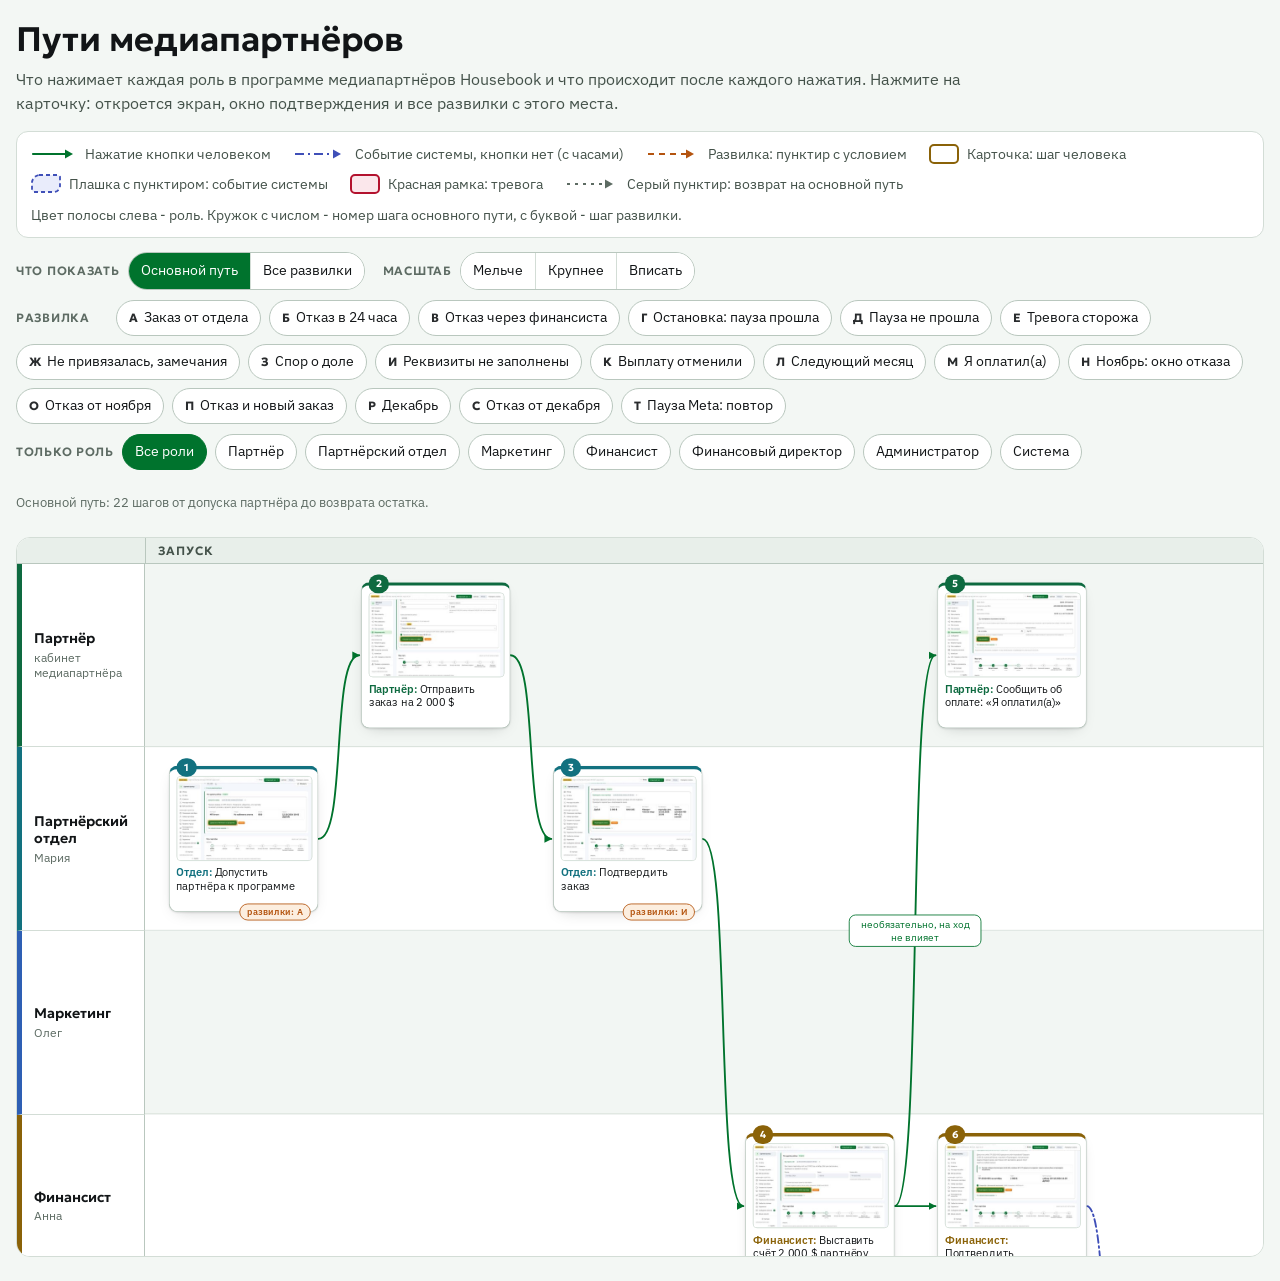
==== commit d921ae2a: "Макет и карта: пункты 7-10, три месяца, 19 путей" ====
--- a/karta/index.html
+++ b/karta/index.html
@@ -203,7 +203,7 @@
 <div class="lb" id="lb" hidden role="dialog" aria-modal="true" aria-label="Снимок экрана во весь размер"><button type="button" class="xbtn" id="lbX" aria-label="Закрыть снимок"><svg width="18" height="18" viewBox="0 0 18 18" aria-hidden="true"><path d="M3 3l12 12M15 3L3 15" stroke="currentColor" stroke-width="2" stroke-linecap="round"/></svg></button><img id="lbImg" alt=""></div>
 
 <script>
-const D = {"lanes":[{"id":"partner","name":"Партнёр","who":"кабинет медиапартнёра"},{"id":"dept","name":"Партнёрский отдел","who":"Мария"},{"id":"mkt","name":"Маркетинг","who":"Олег"},{"id":"fin","name":"Финансист","who":"Анна"},{"id":"cfo","name":"Финансовый директор","who":"Дмитрий"},{"id":"admin","name":"Администратор","who":"видит задачи всех ролей","empty":"Администратор видит задачи всех ролей и на этом пути ничего не нажимает. Ему приходит только причина, если пауза в Meta не прошла (развилка Д)."},{"id":"system","name":"Система","who":"автоматика","empty":"Здесь появляются события, которые случаются сами, без нажатия кнопки."}],"rolesFull":{"partner":"Партнёр","dept":"Партнёрский отдел","mkt":"Маркетинг","fin":"Финансист","cfo":"Финансовый директор","system":"Система","admin":"Администратор"},"paths":[{"id":"main","letter":"","name":"Основной путь","short":"Основной путь","cond":"От допуска партнёра до возврата остатка бюджета"},{"id":"order-by-dept","letter":"А","name":"Заказ оформляет отдел","short":"Заказ от отдела","cond":"Партнёр сам заказ не оформляет: его оформляет партнёрский отдел"},{"id":"partner-refusal","letter":"Б","name":"Партнёр отказался в окне 24 часа","short":"Отказ в 24 часа","cond":"В течение 24 часов после оплаты партнёр отказывается от заказа"},{"id":"fin-records-refusal","letter":"В","name":"Отказ записал финансист","short":"Отказ через финансиста","cond":"Партнёр сообщил об отказе не через кабинет, финансист записывает отказ сам"},{"id":"stop-pause-ok","letter":"Г","name":"Остановка расходов, пауза прошла","short":"Остановка: пауза прошла","cond":"Партнёр требует остановить расходы, Meta ставит кампанию на паузу"},{"id":"stop-pause-fails","letter":"Д","name":"Пауза в Meta не прошла","short":"Пауза не прошла","cond":"Партнёр требует остановить расходы, а Meta паузу не приняла"},{"id":"watchdog-alert","letter":"Е","name":"Тревога сторожа","short":"Тревога сторожа","cond":"Сторож, который раз в час сверяет кампании, нашёл неполадку"},{"id":"manual-link-and-remarks","letter":"Ж","name":"Заявка не привязалась, замечания к отчёту","short":"Не привязалась, замечания","cond":"Заявка не привязалась к заказу сама или партнёр прислал замечания к отчёту"},{"id":"dispute","letter":"З","name":"Спор о доле","short":"Спор о доле","cond":"Клиент пришёл по рекламе партнёра, но у него уже есть агент"},{"id":"requisites-missing","letter":"И","name":"Реквизиты Housebook не заполнены","short":"Реквизиты не заполнены","cond":"При выставлении счёта в настройках нет реквизитов Housebook для оплаты"},{"id":"payout-cancelled","letter":"К","name":"Выплату отменили","short":"Выплату отменили","cond":"Финансовый директор отменяет запланированную выплату"},{"id":"november-pay-first","letter":"Л","name":"Следующий месяц: сначала оплата","short":"Следующий месяц","cond":"Выплату за октябрь переводят позже, чем подтверждается оплата за ноябрь"}],"nodes":[{"id":"main-1","paths":["main"],"lane":"dept","stage":"launch","num":"1","card":"Допустить партнёра к программе","roleShort":"Отдел","roleFull":"Партнёрский отдел","person":"Мария","ariaLabel":"Партнёрский отдел: Допустить партнёра к программе","press":"Допустить «МП Агент» к программе","prep":"","dialog":null,"result":"Допуск выдан. В кабинете партнёра появляется раздел «Медиапартнёр» и первая задача: оформить заказ. Партнёрскому отделу при этом открывается запасной вариант: оформить заказ за партнёра (развилка А).","bullets":["Агент увидит раздел «Медиапартнёр» в своём кабинете (учётка у него уже есть, письмо с паролем не нужно)","Заявка уйдёт из очереди «Заявки к допуску»","Откроется шаг 2 «Допуск»"],"notify":[{"who":"Партнёр","text":"новая задача «Оформить заказ»"},{"who":"Партнёрский отдел","text":"новая задача «Оформить заказ за партнёра»"}],"shot":"shots/main-01-dept.jpg","thumb":"thumbs/main-01-dept.jpg","dialogShot":null,"afterShot":null,"afterShotCap":"","afterShotAlt":"Экран после нажатия","event":false,"system":false,"alarm":false,"noShotWhy":""},{"id":"main-2","paths":["main"],"lane":"partner","stage":"launch","num":"2","card":"Отправить заказ на 2 000 $","roleShort":"Партнёр","roleFull":"Партнёр","person":"","ariaLabel":"Партнёр: Отправить заказ на 2 000 $","press":"Отправить заказ на 2 000 $","prep":"Перед нажатием партнёр ставит галку «Принимаю условия договора».","dialog":null,"result":"Заказ ушёл партнёрскому отделу на подтверждение. В журнале записано: заказ оформил сам партнёр.","bullets":["Партнёрский отдел увидит заказ и подтвердит его","В журнале запишется: заказ оформил партнёр сам","Дальше ход Housebook: подтвердить заказ и выставить счёт"],"notify":[{"who":"Партнёрский отдел","text":"новая задача «Подтвердить заказ партнёра»"}],"shot":"shots/main-02-partner.jpg","thumb":"thumbs/main-02-partner.jpg","dialogShot":null,"afterShot":null,"afterShotCap":"","afterShotAlt":"Экран после нажатия","event":false,"system":false,"alarm":false,"noShotWhy":""},{"id":"main-3","paths":["main"],"lane":"dept","stage":"launch","num":"3","card":"Подтвердить заказ","roleShort":"Отдел","roleFull":"Партнёрский отдел","person":"Мария","ariaLabel":"Партнёрский отдел: Подтвердить заказ","press":"Подтвердить заказ","prep":"","dialog":null,"result":"Заказ подтверждён, появилась лента денег по заказу. Задача переходит финансисту: выставить счёт. Условия договора партнёр уже принял галкой на предыдущем шаге.","bullets":["Появится заказ и лента денег по нему","В журнале будет видно, кто оформил: партнёр сам","Дальше ход финансиста: выставить счёт (условия партнёр уже принял галкой)"],"notify":[{"who":"Финансист","text":"новая задача «Выставить счёт»"}],"shot":"shots/main-03-dept.jpg","thumb":"thumbs/main-03-dept.jpg","dialogShot":null,"afterShot":null,"afterShotCap":"","afterShotAlt":"Экран после нажатия","event":false,"system":false,"alarm":false,"noShotWhy":""},{"id":"main-4","paths":["main"],"lane":"fin","stage":"launch","num":"4","card":"Выставить счёт 2 000 $ партнёру","roleShort":"Финансист","roleFull":"Финансист","person":"Анна","ariaLabel":"Финансист: Выставить счёт 2 000 $ партнёру","press":"Выставить счёт 2 000 $ партнёру","prep":"","dialog":null,"result":"Счёт выставлен. Партнёр видит задачу «Оплатить счёт» с суммой, реквизитами Housebook и назначением платежа. Платёж получает статус «Ждём оплату». Партнёр платит Swift-переводом в долларах. Если реквизиты Housebook не заполнены, это развилка И.","bullets":["Партнёр увидит задачу «Оплатить счёт» с суммой, реквизитами Housebook из настроек и назначением платежа (пока реквизиты не заполнены, он увидит «Реквизиты пришлёт менеджер»)","Платёж получит статус «Ждём оплату»","Дальше ход партнёра: он платит Swift-переводом в долларах, потом вы подтверждаете поступление"],"notify":[{"who":"Партнёр","text":"новая задача «Оплатить счёт TP-2010-001»"},{"who":"Финансист","text":"новая задача «Подтвердить поступление по счёту TP-2010-001»"}],"shot":"shots/main-04-fin.jpg","thumb":"thumbs/main-04-fin.jpg","dialogShot":null,"afterShot":null,"afterShotCap":"","afterShotAlt":"Экран после нажатия","event":false,"system":false,"alarm":false,"noShotWhy":""},{"id":"main-5","paths":["main"],"lane":"fin","stage":"launch","num":"5","card":"Подтвердить поступление 2 000 $","roleShort":"Финансист","roleFull":"Финансист","person":"Анна","ariaLabel":"Финансист: Подтвердить поступление 2 000 $","press":"Подтвердить поступление 2 000 $","prep":"Финансист ставит галку «Сверил(а) с банковской выпиской».","dialog":null,"result":"Деньги на счёте Housebook подтверждены. Включается окно 24 часа, в которое партнёр может отказаться и вернуть деньги (в макете оно длится 1 минуту). Партнёр получает уведомление «Платёж зачислен». Отказ - это развилки Б и В.","bullets":["Шаг «Деньги зачислены на счёт Housebook» закрыт, платёж: «Деньги пришли»","Включится таймер 24 часа на отказ (на деве 1 минута)","Партнёр получит уведомление «Платёж зачислен»"],"notify":[{"who":"Партнёр","text":"новая задача «Идут 24 часа, когда вы можете отказаться от заказа и вернуть 2 000 $»"},{"who":"Финансист","text":"новая задача «Записать отказ партнёра»"}],"shot":"shots/main-05-fin.jpg","thumb":"thumbs/main-05-fin.jpg","dialogShot":null,"afterShot":null,"afterShotCap":"","afterShotAlt":"Экран после нажатия","event":false,"system":false,"alarm":false,"noShotWhy":""},{"id":"main-6","paths":["main"],"lane":"system","stage":"launch","num":"6","card":"Прошли 24 часа на отказ","roleShort":"Система","roleFull":"Система","person":"","ariaLabel":"Система: Прошли 24 часа на отказ","press":"Событие: время на отказ вышло. В макете это кнопка «Следующий шаг».","prep":"","dialog":null,"result":"Окно отказа закрывается: партнёр больше не может отказаться, финансист не может записать отказ. Партнёрскому отделу на короткое время приходит запасная задача «Запустить заказ вручную».","bullets":[],"notify":[{"who":"Партнёрский отдел","text":"новая задача «Запустить заказ вручную»"}],"shot":"shots/main-06-system.jpg","thumb":"thumbs/main-06-system.jpg","dialogShot":null,"afterShot":null,"afterShotCap":"","afterShotAlt":"Экран после нажатия","event":true,"system":true,"alarm":false,"noShotWhy":""},{"id":"main-7","paths":["main"],"lane":"system","stage":"launch","num":"7","card":"Система запускает заказ","roleShort":"Система","roleFull":"Система","person":"","ariaLabel":"Система: Система запускает заказ","press":"Событие: заказ запускается сам. В макете это кнопка «Следующий шаг».","prep":"","dialog":null,"result":"Заказ запускается сам: система создаёт кампанию в Meta на паузе с лимитом трат 2 000 $. Запасная задача отдела снимается. Маркетингу приходит «Запустить кампанию», финансисту «Перевести 2 000 $ на баланс Facebook».","bullets":[],"notify":[{"who":"Маркетинг","text":"новая задача «Запустить кампанию»"},{"who":"Финансист","text":"новая задача «Перевести 2 000 $ на баланс рекламного аккаунта Facebook»"}],"shot":"shots/main-07-system.jpg","thumb":"thumbs/main-07-system.jpg","dialogShot":null,"afterShot":null,"afterShotCap":"","afterShotAlt":"Экран после нажатия","event":true,"system":true,"alarm":false,"noShotWhy":""},{"id":"main-8","paths":["main"],"lane":"fin","stage":"launch","num":"8","card":"Деньги на балансе Facebook","roleShort":"Финансист","roleFull":"Финансист","person":"Анна","ariaLabel":"Финансист: Деньги на балансе Facebook","press":"Деньги на балансе Facebook","prep":"","dialog":null,"result":"Финансист сам, своим способом, перевёл деньги на рекламный счёт Facebook и подтвердил это в системе. Система деньги не переводит. Маркетингу открывается кнопка «Кампания запущена».","bullets":["Шаг «Деньги на балансе Facebook» закрывается, когда переведён весь лимит кампании","Маркетингу откроется кнопка «Кампания запущена»","Система деньги не переводит: перевод вы делаете сами, своим способом"],"notify":[],"shot":"shots/main-08-fin.jpg","thumb":"thumbs/main-08-fin.jpg","dialogShot":null,"afterShot":null,"afterShotCap":"","afterShotAlt":"Экран после нажатия","event":false,"system":false,"alarm":false,"noShotWhy":""},{"id":"main-9","paths":["main"],"lane":"mkt","stage":"launch","num":"9","card":"Кампания запущена","roleShort":"Маркетинг","roleFull":"Маркетинг","person":"Олег","ariaLabel":"Маркетинг: Кампания запущена","press":"Кампания запущена","prep":"","dialog":null,"result":"Маркетинг включил кампанию в рекламном кабинете Meta и отметил это. Партнёр видит, что реклама пошла. Сторож раз в час сверяет расход и остаток лимита. Открывается этап «Работа»: реклама, клиенты, комиссии и выплаты, следующий месяц. Отсюда ветвятся развилки Г, Д и Е.","bullets":["Партнёр увидит, что реклама пошла","Сторож раз в час сверяет потраченное и остаток лимита кампании","Откроются дорожки «Работа»: реклама, клиенты, комиссии и выплаты, следующий месяц"],"notify":[{"who":"Маркетинг","text":"новая задача «Внести расход за октябрь»"}],"shot":"shots/main-09-mkt.jpg","thumb":"thumbs/main-09-mkt.jpg","dialogShot":null,"afterShot":null,"afterShotCap":"","afterShotAlt":"Экран после нажатия","event":false,"system":false,"alarm":false,"noShotWhy":""},{"id":"main-10","paths":["main"],"lane":"mkt","stage":"work","num":"10","card":"Внести расход за октябрь","roleShort":"Маркетинг","roleFull":"Маркетинг","person":"Олег","ariaLabel":"Маркетинг: Внести расход за октябрь","press":"Внести расход за октябрь","prep":"Маркетинг проверяет потраченную сумму по данным Meta (в макете 1 500 $) и возврат площадки.","dialog":null,"result":"Расход за месяц записан: он виден в разделе «Реклама и расход» и в кабинете партнёра. Резерв на хвосты и остаток партнёра система считает сама. Финансисту приходит задача записать комиссию. Здесь возникают развилки Ж и З.","bullets":["Расход попадёт в раздел «Реклама и расход» и в кабинет партнёра","Резерв на хвосты и остаток партнёра считаются системой сами","Сверка раз в час продолжается: потрачено и остаток лимита кампании"],"notify":[{"who":"Финансист","text":"новая задача «Записать комиссию по HB-AN0ZHN»"}],"shot":"shots/main-10-mkt.jpg","thumb":"thumbs/main-10-mkt.jpg","dialogShot":null,"afterShot":null,"afterShotCap":"","afterShotAlt":"Экран после нажатия","event":false,"system":false,"alarm":false,"noShotWhy":""},{"id":"main-11","paths":["main"],"lane":"fin","stage":"work","num":"11","card":"Записать комиссию (поступление 10 500 $)","roleShort":"Финансист","roleFull":"Финансист","person":"Анна","ariaLabel":"Финансист: Записать комиссию (поступление 10 500 $)","press":"Записать поступление 10 500 $","prep":"","dialog":null,"result":"В разделе «Комиссии» появляется строка с расчётом. Награда становится доступной для выплаты. Дальше нужно запланировать выплату.","bullets":["В разделе «Комиссии» появится строка с расчётом","Награда станет доступна для выплаты","Дальше: запланировать выплату"],"notify":[{"who":"Финансист","text":"новая задача «Запланировать выплату 3 000 $»"}],"shot":"shots/main-11-fin.jpg","thumb":"thumbs/main-11-fin.jpg","dialogShot":null,"afterShot":null,"afterShotCap":"","afterShotAlt":"Экран после нажатия","event":false,"system":false,"alarm":false,"noShotWhy":""},{"id":"main-12","paths":["main"],"lane":"fin","stage":"work","num":"12","card":"Запланировать выплату 3 000 $","roleShort":"Финансист","roleFull":"Финансист","person":"Анна","ariaLabel":"Финансист: Запланировать выплату 3 000 $","press":"Запланировать выплату 3 000 $","prep":"","dialog":null,"result":"Выплата получает статус «Запланирована». Финансовый директор получает задачу «Одобрить выплату»: финансист не может одобрить её сам (правило трёх рук). Партнёру приходит задача внести реквизиты для выплаты.","bullets":["Выплата получит статус «Запланирована»","Финансовый директор или другой финансист получит задачу «Одобрить»","Вы не сможете одобрить её сами: правило трёх рук"],"notify":[{"who":"Партнёр","text":"новая задача «Внести реквизиты для выплаты»"},{"who":"Финансовый директор","text":"новая задача «Одобрить выплату 3 000 $»"}],"shot":"shots/main-12-fin.jpg","thumb":"thumbs/main-12-fin.jpg","dialogShot":null,"afterShot":null,"afterShotCap":"","afterShotAlt":"Экран после нажатия","event":false,"system":false,"alarm":false,"noShotWhy":""},{"id":"main-13","paths":["main"],"lane":"partner","stage":"work","num":"13","card":"Сохранить реквизиты для выплаты","roleShort":"Партнёр","roleFull":"Партнёр","person":"","ariaLabel":"Партнёр: Сохранить реквизиты для выплаты","press":"Сохранить реквизиты","prep":"Партнёр вносит получателя, банк, номер счёта (IBAN), SWIFT и страну банка.","dialog":null,"result":"Реквизиты записаны: финансист увидит их в карточке выплаты. Это побочное действие, на ход пути оно не влияет: новых задач никому не приходит.","bullets":["Финансист увидит реквизиты в карточке выплаты","Награда будет переведена до срока выплаты, Swift-переводом в долларах","Вы получите уведомление «Выплачено» с номером банковского документа"],"notify":[],"shot":"shots/main-13-partner.jpg","thumb":"thumbs/main-13-partner.jpg","dialogShot":null,"afterShot":null,"afterShotCap":"","afterShotAlt":"Экран после нажатия","event":false,"system":false,"alarm":false,"noShotWhy":""},{"id":"main-14","paths":["main"],"lane":"cfo","stage":"work","num":"14","card":"Одобрить выплату 3 000 $","roleShort":"Фин. директор","roleFull":"Финансовый директор","person":"Дмитрий","ariaLabel":"Финансовый директор: Одобрить выплату 3 000 $","press":"Одобрить выплату 3 000 $","prep":"Финансовый директор вводит пароль, чтобы подтвердить действие.","dialog":null,"result":"Выплата одобрена, можно переводить. Задача перевести уходит финансисту, который выплату не одобрял, реквизиты партнёра будут на экране перевода. Финансисту приходит и задача выставить счёт на ноябрь.","bullets":["Выплата получит статус «Одобрена, можно переводить»","Задача перевести уйдёт финансисту, не одобрявшему выплату","Реквизиты партнёра будут на экране перевода"],"notify":[{"who":"Финансист","text":"новая задача «Выставить счёт на ноябрь 2 000 $»"}],"shot":"shots/main-14-cfo.jpg","thumb":"thumbs/main-14-cfo.jpg","dialogShot":null,"afterShot":null,"afterShotCap":"","afterShotAlt":"Экран после нажатия","event":false,"system":false,"alarm":false,"noShotWhy":""},{"id":"main-15","paths":["main"],"lane":"fin","stage":"work","num":"15","card":"Выставить счёт 2 000 $ на ноябрь","roleShort":"Финансист","roleFull":"Финансист","person":"Анна","ariaLabel":"Финансист: Выставить счёт 2 000 $ на ноябрь","press":"Выставить счёт 2 000 $ на ноябрь","prep":"","dialog":null,"result":"Партнёру открывается задача «Оплатить счёт на ноябрь». Оплата и 24 часа повторяют запуск и идут параллельно с выплатой за октябрь. У финансиста сразу две задачи: перевести выплату и подтвердить поступление за ноябрь. Порядок любой: если сначала подтвердить поступление, это развилка Л.","bullets":["Партнёру откроется задача «Оплатить счёт на ноябрь»","Оплата и 24 часа повторяют запуск, идут параллельно с выплатой за октябрь"],"notify":[{"who":"Партнёр","text":"новая задача «Оплатить счёт TP-2011-001 на ноябрь»"},{"who":"Финансист","text":"новая задача «Подтвердить поступление за ноябрь 2 000 $»"},{"who":"Финансист","text":"новая задача «Перевести выплату 3 000 $»"}],"shot":"shots/main-15-fin.jpg","thumb":"thumbs/main-15-fin.jpg","dialogShot":null,"afterShot":null,"afterShotCap":"","afterShotAlt":"Экран после нажатия","event":false,"system":false,"alarm":false,"noShotWhy":""},{"id":"main-16","paths":["main"],"lane":"fin","stage":"work","num":"16","card":"Подтвердить, что перевёл 3 000 $","roleShort":"Финансист","roleFull":"Финансист","person":"Анна","ariaLabel":"Финансист: Подтвердить, что перевёл 3 000 $","press":"Подтвердить, что перевёл 3 000 $","prep":"Финансист вводит номер банковского документа о переводе.","dialog":null,"result":"Выплата получает статус «Выплачена». Партнёр видит перевод и номер документа. Дорожка выплат по этой сделке завершена.","bullets":["Выплата получит статус «Выплачена»","Партнёр увидит перевод и номер документа","Дорожка выплат по этой сделке завершена"],"notify":[],"shot":"shots/main-16-fin.jpg","thumb":"thumbs/main-16-fin.jpg","dialogShot":null,"afterShot":null,"afterShotCap":"","afterShotAlt":"Экран после нажатия","event":false,"system":false,"alarm":false,"noShotWhy":""},{"id":"main-17","paths":["main"],"lane":"fin","stage":"work","num":"17","card":"Подтвердить поступление за ноябрь 2 000 $","roleShort":"Финансист","roleFull":"Финансист","person":"Анна","ariaLabel":"Финансист: Подтвердить поступление за ноябрь 2 000 $","press":"Подтвердить поступление 2 000 $","prep":"Финансист ставит галку «Сверил(а) с банковской выпиской».","dialog":null,"result":"Платёж за ноябрь отмечен как «Деньги пришли». Идут 24 часа на отказ, потом ноябрь запустится сам. Лимит кампании поднят до 4 000 $: маркетингу приходит «проверьте кампанию», финансисту «перевести 2 000 $ на баланс Facebook (лимит поднят)».","bullets":["Платёж за ноябрь: «Деньги пришли»","Идут 24 часа на отказ (до 18.11.2026 10:00)","Потом ноябрь запустится сам"],"notify":[{"who":"Маркетинг","text":"новая задача «Лимит кампании поднят до 4 000 $: проверьте кампанию»"},{"who":"Финансист","text":"новая задача «Перевести 2 000 $ на баланс рекламного аккаунта Facebook (лимит поднят)»"}],"shot":"shots/main-17-fin.jpg","thumb":"thumbs/main-17-fin.jpg","dialogShot":null,"afterShot":null,"afterShotCap":"","afterShotAlt":"Экран после нажатия","event":false,"system":false,"alarm":false,"noShotWhy":""},{"id":"main-18","paths":["main"],"lane":"fin","stage":"work","num":"18","card":"Деньги на балансе Facebook (ноябрь)","roleShort":"Финансист","roleFull":"Финансист","person":"Анна","ariaLabel":"Финансист: Деньги на балансе Facebook (ноябрь)","press":"Деньги на балансе Facebook","prep":"","dialog":null,"result":"Лимит кампании покрыт переводами полностью, задача маркетингу «проверьте кампанию» снимается. Система деньги не переводит: перевод финансист делает сам. Партнёрскому отделу приходит задача «Закрыть заказ».","bullets":["Лимит кампании покрыт переводами полностью","Система деньги не переводит: перевод вы делаете сами, своим способом"],"notify":[{"who":"Партнёрский отдел","text":"новая задача «Закрыть заказ»"}],"shot":"shots/main-18-fin.jpg","thumb":"thumbs/main-18-fin.jpg","dialogShot":null,"afterShot":null,"afterShotCap":"","afterShotAlt":"Экран после нажатия","event":false,"system":false,"alarm":false,"noShotWhy":""},{"id":"main-19","paths":["main"],"lane":"dept","stage":"close","num":"19","card":"Закрыть заказ","roleShort":"Отдел","roleFull":"Партнёрский отдел","person":"Мария","ariaLabel":"Партнёрский отдел: Закрыть заказ","press":"Закрыть заказ","prep":"","dialog":{"title":"Закрыть заказ?","text":"Закрытый заказ нельзя вернуть в работу: платежи, расход и остановки по нему больше не принимаются. Остаток бюджета вернётся партнёру. Открытые сделки продолжаются: окно атрибуции и выплаты идут до конца (п. 7.7).","ok":"Да, закрыть заказ","reasonNote":""},"result":"Заказ уходит в «Архив». Система сразу ставит кампанию в Meta на паузу, а если пауза не прошла, маркетингу приходит красная задача остановить кампанию вручную. Финансист получает задачу вернуть остаток бюджета (в макете 1 200 $). Партнёр получает уведомление о закрытии. Закрытый заказ вернуть в работу нельзя.","bullets":["Заказ уйдёт в «Архив»","Система сразу поставит кампанию в Meta на паузу; если пауза не пройдёт, маркетингу придёт красная задача остановить кампанию вручную","Финансист получит задачу вернуть остаток бюджета","Партнёр получит уведомление о закрытии"],"notify":[{"who":"Финансист","text":"новая задача «Вернуть остаток 1 200 $»"}],"shot":"shots/main-19-dept.jpg","thumb":"thumbs/main-19-dept.jpg","dialogShot":"shots/main-19-dept-dialog.jpg","afterShot":null,"afterShotCap":"","afterShotAlt":"Экран после нажатия","event":false,"system":false,"alarm":false,"noShotWhy":""},{"id":"main-20","paths":["main"],"lane":"fin","stage":"close","num":"20","card":"Вернуть партнёру остаток 1 200 $","roleShort":"Финансист","roleFull":"Финансист","person":"Анна","ariaLabel":"Финансист: Вернуть партнёру остаток 1 200 $","press":"Вернуть партнёру 1 200 $","prep":"Финансист вводит номер банковского документа о возврате.","dialog":null,"result":"Остаток по заказу становится нулём (резерв на хвосты остаётся). Партнёр видит возврат. Путь партнёра завершён.","bullets":["Остаток по заказу станет нулём (резерв остаётся на хвосты)","Партнёр увидит возврат","Путь партнёра завершён"],"notify":[],"shot":"shots/main-20-fin.jpg","thumb":"thumbs/main-20-fin.jpg","dialogShot":null,"afterShot":null,"afterShotCap":"","afterShotAlt":"Экран после нажатия","event":false,"system":false,"alarm":false,"noShotWhy":""},{"id":"order-by-dept-1","paths":["order-by-dept"],"lane":"dept","stage":"work","num":"А1","card":"Оформить заказ за партнёра","roleShort":"Отдел","roleFull":"Партнёрский отдел","person":"Мария","ariaLabel":"Партнёрский отдел: Оформить заказ за партнёра","press":"Оформить заказ за партнёра","prep":"","dialog":null,"result":"Отдел берёт оформление заказа на себя. У партнёра пропадает задача «Оформить заказ», у отдела открывается «Создать заказ за партнёра».","bullets":[],"notify":[{"who":"Партнёрский отдел","text":"новая задача «Создать заказ за партнёра»"}],"shot":"shots/order-by-dept-1-dept.jpg","thumb":"thumbs/order-by-dept-1-dept.jpg","dialogShot":null,"afterShot":null,"afterShotCap":"","afterShotAlt":"Экран после нажатия","event":false,"system":false,"alarm":false,"noShotWhy":""},{"id":"order-by-dept-2","paths":["order-by-dept"],"lane":"dept","stage":"work","num":"А2","card":"Создать заказ «Дубай, 2 000 $ в месяц»","roleShort":"Отдел","roleFull":"Партнёрский отдел","person":"Мария","ariaLabel":"Партнёрский отдел: Создать заказ «Дубай, 2 000 $ в месяц»","press":"Создать заказ «Дубай, 2 000 $ в месяц»","prep":"","dialog":null,"result":"Заказ создан отделом. В журнале видно: оформил партнёрский отдел за партнёра. Партнёру приходит задача принять условия договора: это его подпись.","bullets":["Появится заказ и лента денег по нему","В журнале будет видно, кто оформил: партнёрский отдел за партнёра","Партнёру придёт задача принять условия договора: это его подпись"],"notify":[{"who":"Партнёр","text":"новая задача «Принять условия договора»"}],"shot":"shots/order-by-dept-2-dept.jpg","thumb":"thumbs/order-by-dept-2-dept.jpg","dialogShot":null,"afterShot":null,"afterShotCap":"","afterShotAlt":"Экран после нажатия","event":false,"system":false,"alarm":false,"noShotWhy":""},{"id":"order-by-dept-3e","paths":["order-by-dept"],"lane":"partner","stage":"work","num":"А3.2","card":"Принять условия без галки","roleShort":"Партнёр","roleFull":"Партнёр","person":"","ariaLabel":"Партнёр: Принять условия без галки","press":"Принять условия договора","prep":"Партнёр нажимает кнопку, не поставив галку.","dialog":null,"result":"Кнопка не пропускает дальше: шаг остаётся на месте, пока партнёр не поставит галку.","bullets":["Ничего не происходит: без галки подпись не засчитывается","Под кнопкой появляется красное сообщение «Отметьте, что принимаете условия договора: это ваша подпись»","Финансисту задача не приходит, пока галка не поставлена"],"notify":[],"shot":"shots/order-by-dept-3e-partner.jpg","thumb":"thumbs/order-by-dept-3e-partner.jpg","dialogShot":null,"afterShot":"shots/order-by-dept-3e-posle.jpg","afterShotCap":"Что видит партнёр после нажатия без галки","afterShotAlt":"Что видит партнёр после нажатия без галки","event":false,"system":false,"alarm":false,"noShotWhy":""},{"id":"order-by-dept-3","paths":["order-by-dept"],"lane":"partner","stage":"work","num":"А3","card":"Принять условия договора","roleShort":"Партнёр","roleFull":"Партнёр","person":"","ariaLabel":"Партнёр: Принять условия договора","press":"Принять условия договора","prep":"Партнёр ставит галку «Принимаю условия договора».","dialog":null,"result":"Партнёр сам подписал условия: в журнале записано, что условия принял партнёр. Финансисту приходит задача «Выставить счёт». Отметку нельзя снять, можно только двигаться вперёд.","bullets":["В журнале запишется: условия принял партнёр сам","Финансисту придёт задача «Выставить счёт»","Отметку нельзя снять, только двигаться вперёд"],"notify":[{"who":"Финансист","text":"новая задача «Выставить счёт»"}],"shot":"shots/order-by-dept-3-partner.jpg","thumb":"thumbs/order-by-dept-3-partner.jpg","dialogShot":null,"afterShot":null,"afterShotCap":"","afterShotAlt":"Экран после нажатия","event":false,"system":false,"alarm":false,"noShotWhy":""},{"id":"partner-refusal-1","paths":["partner-refusal"],"lane":"partner","stage":"work","num":"Б1","card":"Отказаться и вернуть 2 000 $","roleShort":"Партнёр","roleFull":"Партнёр","person":"","ariaLabel":"Партнёр: Отказаться и вернуть 2 000 $","press":"Отказаться и вернуть 2 000 $","prep":"","dialog":{"title":"Отказаться от заказа?","text":"Платёж вернётся вам, заказ не запустится. Отменить отказ нельзя. Если хотите, расскажите, почему передумали: это поможет нам стать лучше.","ok":"Да, отказаться и вернуть деньги","reasonNote":"Причину можно не писать."},"result":"Партнёр отказался от заказа в течение 24 часов. Задача «окно отказа» у него исчезает, финансисту приходит задача вернуть 2 000 $.","bullets":["Заказ не запустится","Деньги вернутся партнёру тем же способом, которым он платил","Отменить отказ нельзя"],"notify":[{"who":"Финансист","text":"новая задача «Вернуть партнёру 2 000 $»"}],"shot":"shots/partner-refusal-1-partner.jpg","thumb":"thumbs/partner-refusal-1-partner.jpg","dialogShot":"shots/partner-refusal-1-partner-dialog.jpg","afterShot":null,"afterShotCap":"","afterShotAlt":"Экран после нажатия","event":false,"system":false,"alarm":false,"noShotWhy":""},{"id":"partner-refusal-2","paths":["partner-refusal"],"lane":"fin","stage":"work","num":"Б2","card":"Вернуть партнёру 2 000 $","roleShort":"Финансист","roleFull":"Финансист","person":"Анна","ariaLabel":"Финансист: Вернуть партнёру 2 000 $","press":"Вернуть партнёру 2 000 $","prep":"Финансист вводит номер банковского документа о возврате.","dialog":null,"result":"Платёж получает статус «Возвращён». Партнёр видит «Деньги возвращены» с датой. Заказ завершён, партнёр может оформить новый.","bullets":["Платёж получит статус «Возвращён»","Партнёр увидит «Деньги возвращены» с датой","Путь по этому заказу завершён; новый заказ партнёр оформит сам"],"notify":[{"who":"Партнёр","text":"новая задача «Оформить новый заказ»"}],"shot":"shots/partner-refusal-2-fin.jpg","thumb":"thumbs/partner-refusal-2-fin.jpg","dialogShot":null,"afterShot":null,"afterShotCap":"","afterShotAlt":"Экран после нажатия","event":false,"system":false,"alarm":false,"noShotWhy":""},{"id":"partner-refusal-3","paths":["partner-refusal","fin-records-refusal"],"lane":"partner","stage":"work","num":"Б3","card":"Оформить новый заказ","roleShort":"Партнёр","roleFull":"Партнёр","person":"","ariaLabel":"Партнёр: Оформить новый заказ","press":"Оформить новый заказ","prep":"","dialog":null,"result":"Открывается оформление заказа: рынок, бюджет, условия. Прежний заказ остаётся в «Закрытых заказах» с пометкой об отказе. Путь начинается заново с шага 2.","bullets":["Откроется оформление заказа: рынок, бюджет, условия","Прежний заказ остаётся в «Закрытых заказах» с отказом"],"notify":[{"who":"Партнёр","text":"новая задача «Оформить заказ»"},{"who":"Партнёрский отдел","text":"новая задача «Оформить заказ за партнёра»"}],"shot":"shots/partner-refusal-3-partner.jpg","thumb":"thumbs/partner-refusal-3-partner.jpg","dialogShot":null,"afterShot":null,"afterShotCap":"","afterShotAlt":"Экран после нажатия","event":false,"system":false,"alarm":false,"noShotWhy":""},{"id":"fin-records-refusal-1","paths":["fin-records-refusal"],"lane":"fin","stage":"work","num":"В1","card":"Записать отказ партнёра","roleShort":"Финансист","roleFull":"Финансист","person":"Анна","ariaLabel":"Финансист: Записать отказ партнёра","press":"Партнёр отказался: записать отказ","prep":"","dialog":{"title":"Записать отказ партнёра?","text":"Платёж вернётся партнёру, выйдет из лимита и бюджета, запустить заказ по нему будет нельзя. Отменить отказ нельзя.","ok":"Да, записать отказ","reasonNote":""},"result":"Финансист записывает отказ за партнёра, который сообщил об отказе не через кабинет.","bullets":["Платёж выходит из лимита и бюджета","Запустить заказ по этому платежу будет нельзя","Окно отказа у партнёра закрывается, финансисту приходит задача вернуть деньги","Отменить запись нельзя"],"notify":[{"who":"Финансист","text":"новая задача «Вернуть партнёру 2 000 $»"}],"shot":"shots/fin-records-refusal-1-fin.jpg","thumb":"thumbs/fin-records-refusal-1-fin.jpg","dialogShot":"shots/fin-records-refusal-1-fin-dialog.jpg","afterShot":null,"afterShotCap":"","afterShotAlt":"Экран после нажатия","event":false,"system":false,"alarm":false,"noShotWhy":""},{"id":"fin-records-refusal-2","paths":["fin-records-refusal"],"lane":"fin","stage":"work","num":"В2","card":"Вернуть партнёру 2 000 $","roleShort":"Финансист","roleFull":"Финансист","person":"Анна","ariaLabel":"Финансист: Вернуть партнёру 2 000 $","press":"Вернуть партнёру 2 000 $","prep":"Финансист вводит номер банковского документа о возврате.","dialog":null,"result":"Платёж получает статус «Возвращён». Партнёр видит «Деньги возвращены» с датой и может оформить новый заказ.","bullets":["Платёж получит статус «Возвращён»","Партнёр увидит «Деньги возвращены» с датой","Путь по этому заказу завершён; новый заказ партнёр оформит сам"],"notify":[{"who":"Партнёр","text":"новая задача «Оформить новый заказ»"}],"shot":"shots/fin-records-refusal-2-fin.jpg","thumb":"thumbs/fin-records-refusal-2-fin.jpg","dialogShot":null,"afterShot":null,"afterShotCap":"","afterShotAlt":"Экран после нажатия","event":false,"system":false,"alarm":false,"noShotWhy":""},{"id":"stop-pause-ok-1","paths":["stop-pause-ok","stop-pause-fails"],"lane":"partner","stage":"work","num":"Г1","card":"Остановить расходы","roleShort":"Партнёр","roleFull":"Партнёр","person":"","ariaLabel":"Партнёр: Остановить расходы","press":"Остановить расходы","prep":"","dialog":{"title":"Остановить расходы?","text":"Housebook получит тревогу немедленно. Система сразу поставит кампанию в Meta на паузу. Если пауза не пройдёт, маркетингу придёт красная задача остановить кампанию вручную (срок п. 5.3 договора: 1 рабочий день), а администратору причина. Расходы будут считаться остановленными.","ok":"Да, остановить расходы","reasonNote":"Причину написать обязательно."},"result":"Партнёр требует остановить расходы в любой момент. Дальше всё решает ответ Meta: пауза проходит (Г) или нет (Д).","bullets":["Тревога уходит в Housebook немедленно","Система сразу ставит кампанию в Meta на паузу","Если пауза не прошла, маркетингу придёт красная задача остановить кампанию вручную (срок 1 рабочий день, п. 5.3 договора), а администратору причина","Расходы считаются остановленными"],"notify":[],"shot":"shots/stop-pause-ok-1-partner.jpg","thumb":"thumbs/stop-pause-ok-1-partner.jpg","dialogShot":"shots/stop-pause-ok-1-partner-dialog.jpg","afterShot":null,"afterShotCap":"","afterShotAlt":"Экран после нажатия","event":false,"system":false,"alarm":false,"noShotWhy":""},{"id":"stop-pause-ok-1m","paths":["stop-pause-ok"],"lane":"mkt","stage":"work","num":"Г1.2","card":"Остановить расходы по требованию партнёра","roleShort":"Маркетинг","roleFull":"Маркетинг","person":"Олег","ariaLabel":"Маркетинг: Остановить расходы по требованию партнёра","press":"Остановить расходы по требованию партнёра","prep":"","dialog":{"title":"Остановить расходы?","text":"Тревога уйдёт немедленно. Система сразу поставит кампанию в Meta на паузу. Если пауза не пройдёт, маркетингу придёт красная задача остановить кампанию вручную (срок п. 5.3 договора: 1 рабочий день), а администратору причина. Расходы будут считаться остановленными.","ok":"Да, остановить расходы","reasonNote":""},"result":"То же самое делает маркетинг, когда партнёр потребовал остановку не через кабинет.","bullets":["Тревога уходит немедленно","Система сразу ставит кампанию в Meta на паузу","Если пауза не прошла, маркетингу придёт красная задача остановить кампанию вручную, а администратору причина"],"notify":[],"shot":"shots/stop-pause-ok-1m-mkt.jpg","thumb":"thumbs/stop-pause-ok-1m-mkt.jpg","dialogShot":"shots/stop-pause-ok-1m-mkt-dialog.jpg","afterShot":null,"afterShotCap":"","afterShotAlt":"Экран после нажатия","event":false,"system":false,"alarm":false,"noShotWhy":""},{"id":"stop-pause-ok-2","paths":["stop-pause-ok"],"lane":"system","stage":"work","num":"Г2","card":"Пауза в Meta прошла","roleShort":"Система","roleFull":"Система","person":"","ariaLabel":"Система: Пауза в Meta прошла","press":"Событие: Meta приняла паузу кампании.","prep":"","dialog":null,"result":"Кампания на паузе, расходы остановлены. Партнёр видит серую полосу «Реклама остановлена» со временем остановки. Новых задач никому не приходит.","bullets":[],"notify":[{"who":"Партнёр","text":"видит «Реклама остановлена» со временем"}],"shot":"shots/stop-pause-ok-2-system.jpg","thumb":"thumbs/stop-pause-ok-2-system.jpg","dialogShot":null,"afterShot":null,"afterShotCap":"","afterShotAlt":"Экран после нажатия","event":true,"system":false,"alarm":false,"noShotWhy":""},{"id":"stop-pause-fails-2","paths":["stop-pause-fails"],"lane":"system","stage":"work","num":"Д2","card":"Пауза в Meta не прошла (тревога)","roleShort":"Система","roleFull":"Система","person":"","ariaLabel":"Система: Пауза в Meta не прошла (тревога)","press":"Событие: Meta отказала в паузе кампании.","prep":"","dialog":null,"result":"Красная тревога у всех ролей: рекламу нужно отключить вручную до 02.11.2026 18:00 (1 рабочий день, п. 5.3 договора). Маркетингу приходит красная задача, администратору задача назвать причину.","bullets":[],"notify":[{"who":"Маркетинг","text":"красная задача «Кампания: пауза в Meta не прошла, остановите кампанию вручную», срок 2 дня"},{"who":"Администратор","text":"задача «Кампания: пауза в Meta не прошла, причина», срок 2 дня"}],"shot":"shots/stop-pause-fails-2-system.jpg","thumb":"thumbs/stop-pause-fails-2-system.jpg","dialogShot":null,"afterShot":null,"afterShotCap":"","afterShotAlt":"Экран после нажатия","event":true,"system":false,"alarm":true,"noShotWhy":""},{"id":"stop-pause-fails-3","paths":["stop-pause-fails"],"lane":"mkt","stage":"work","num":"Д3","card":"Реклама отключена","roleShort":"Маркетинг","roleFull":"Маркетинг","person":"Олег","ariaLabel":"Маркетинг: Реклама отключена","press":"Реклама отключена","prep":"","dialog":{"title":"Реклама отключена в Meta?","text":"Подтвердите, что кампания на паузе. Партнёр увидит время отключения.","ok":"Да, реклама отключена","reasonNote":""},"result":"Маркетинг вручную отключил рекламу в Meta и подтвердил это. Тревога снимается у всех, полоса становится серой. Партнёр видит «Реклама остановлена» со временем. В журнал записано, кто и когда отключил.","bullets":["Тревога у всех снимется, полоса станет серой","Партнёр увидит «Реклама остановлена» со временем","В журнал запишется, кто и когда отключил"],"notify":[],"shot":"shots/stop-pause-fails-3-mkt.jpg","thumb":"thumbs/stop-pause-fails-3-mkt.jpg","dialogShot":"shots/stop-pause-fails-3-mkt-dialog.jpg","afterShot":null,"afterShotCap":"","afterShotAlt":"Экран после нажатия","event":false,"system":false,"alarm":false,"noShotWhy":""},{"id":"watchdog-alert-1","paths":["watchdog-alert"],"lane":"system","stage":"work","num":"Е1","card":"Сторож: снят лимит трат (тревога)","roleShort":"Система","roleFull":"Система","person":"","ariaLabel":"Система: Сторож: снят лимит трат (тревога)","press":"Событие: при почасовой сверке сторож нашёл, что у кампании в Meta снят лимит трат.","prep":"","dialog":null,"result":"Маркетингу приходит красная задача «верните лимит». Кнопки в нашей системе для этого нет: лимит возвращают в рекламном кабинете Meta.","bullets":[],"notify":[{"who":"Маркетинг","text":"красная задача «Кампания: у кампании в Meta снят лимит трат: верните лимит»"}],"shot":"shots/watchdog-alert-1-system.jpg","thumb":"thumbs/watchdog-alert-1-system.jpg","dialogShot":null,"afterShot":null,"afterShotCap":"","afterShotAlt":"Экран после нажатия","event":true,"system":false,"alarm":true,"noShotWhy":""},{"id":"watchdog-alert-2","paths":["watchdog-alert"],"lane":"mkt","stage":"work","num":"Е2","card":"Прошёл час: сторож перепроверил","roleShort":"Маркетинг","roleFull":"Маркетинг","person":"Олег","ariaLabel":"Маркетинг: Прошёл час: сторож перепроверил","press":"Прошёл час: сторож перепроверил, неполадки нет (только макет)","prep":"","dialog":null,"result":"Тревога снята: при очередной сверке неполадки нет, задача у маркетинга исчезает. Эта кнопка есть только в макете, в жизни сторож перепроверяет раз в час и снимает задачу сам.","bullets":[],"notify":[],"shot":"shots/watchdog-alert-2-mkt.jpg","thumb":"thumbs/watchdog-alert-2-mkt.jpg","dialogShot":null,"afterShot":null,"afterShotCap":"","afterShotAlt":"Экран после нажатия","event":false,"system":false,"alarm":false,"noShotWhy":""},{"id":"manual-link-and-remarks-1","paths":["manual-link-and-remarks"],"lane":"dept","stage":"work","num":"Ж1","card":"Привязать заявку к заказу","roleShort":"Отдел","roleFull":"Партнёрский отдел","person":"Мария","ariaLabel":"Партнёрский отдел: Привязать заявку к заказу","press":"Привязать к заказу","prep":"","dialog":null,"result":"Заявка засчитана заказу партнёра. Она уходит из очереди «Не привязались сами», запись попадает в журнал, счётчик «ждут ручной привязки» уменьшается.","bullets":["Заявка уйдёт из очереди «Не привязались сами»","Запись попадёт в журнал: кто и что решил","Счётчик «ждут ручной привязки» уменьшится"],"notify":[],"shot":"shots/manual-link-and-remarks-1-dept.jpg","thumb":"thumbs/manual-link-and-remarks-1-dept.jpg","dialogShot":null,"afterShot":null,"afterShotCap":"","afterShotAlt":"Экран после нажатия","event":false,"system":false,"alarm":false,"noShotWhy":""},{"id":"manual-link-and-remarks-2","paths":["manual-link-and-remarks"],"lane":"dept","stage":"work","num":"Ж2","card":"Оставить заявку без заказа","roleShort":"Отдел","roleFull":"Партнёрский отдел","person":"Мария","ariaLabel":"Партнёрский отдел: Оставить заявку без заказа","press":"Оставить без заказа","prep":"","dialog":{"title":"Оставить заявку без заказа?","text":"Заявка не будет засчитана заказу партнёра. Причина попадёт в журнал.","ok":"Да, оставить без заказа","reasonNote":"Причину написать обязательно."},"result":"Заявка не засчитывается заказу партнёра. Причина записывается в журнал, заявка уходит из очереди «Не привязались сами».","bullets":["Заявка уйдёт из очереди «Не привязались сами»","Запись попадёт в журнал: кто и что решил","Счётчик «ждут ручной привязки» уменьшится"],"notify":[],"shot":"shots/manual-link-and-remarks-2-dept.jpg","thumb":"thumbs/manual-link-and-remarks-2-dept.jpg","dialogShot":"shots/manual-link-and-remarks-2-dept-dialog.jpg","afterShot":null,"afterShotCap":"","afterShotAlt":"Экран после нажатия","event":false,"system":false,"alarm":false,"noShotWhy":""},{"id":"manual-link-and-remarks-3","paths":["manual-link-and-remarks"],"lane":"dept","stage":"work","num":"Ж3","card":"Ответить на замечания к отчёту","roleShort":"Отдел","roleFull":"Партнёрский отдел","person":"Мария","ariaLabel":"Партнёрский отдел: Ответить на замечания к отчёту","press":"Ответ партнёру отправлен","prep":"","dialog":null,"result":"Партнёр написал замечания к отчёту за октябрь, отдел отвечает. Партнёр видит ответ в кабинете, в журнале запись об ответе, задача уходит из очереди.","bullets":["Партнёр увидит ответ в кабинете","В журнале запишется ответ","Задача уйдёт из очереди"],"notify":[],"shot":"shots/manual-link-and-remarks-3-dept.jpg","thumb":"thumbs/manual-link-and-remarks-3-dept.jpg","dialogShot":null,"afterShot":null,"afterShotCap":"","afterShotAlt":"Экран после нажатия","event":false,"system":false,"alarm":false,"noShotWhy":""},{"id":"dispute-1","paths":["dispute"],"lane":"system","stage":"work","num":"З1","card":"Возник спор о доле","roleShort":"Система","roleFull":"Система","person":"","ariaLabel":"Система: Возник спор о доле","press":"Событие: клиент пришёл по рекламе партнёра, но у него уже есть агент. В макете это кнопка «Следующий шаг».","prep":"","dialog":null,"result":"Партнёрскому отделу приходит задача «Разобрать спор о доле»: решить, чьей доле быть. Окно атрибуции 12 месяцев (п. 7.6) идёт от даты заявки.","bullets":[],"notify":[{"who":"Партнёрский отдел","text":"новая задача «Разобрать спор о доле по HB-7QM2LD»"}],"shot":"shots/dispute-1-system.jpg","thumb":"thumbs/dispute-1-system.jpg","dialogShot":null,"afterShot":null,"afterShotCap":"","afterShotAlt":"Экран после нажатия","event":true,"system":true,"alarm":false,"noShotWhy":""},{"id":"dispute-2","paths":["dispute"],"lane":"dept","stage":"work","num":"З2","card":"Клиент остаётся за заказом партнёра","roleShort":"Отдел","roleFull":"Партнёрский отдел","person":"Мария","ariaLabel":"Партнёрский отдел: Клиент остаётся за заказом партнёра","press":"Клиент остаётся за заказом партнёра","prep":"","dialog":null,"result":"Решение: клиент засчитан заказу партнёра. Спор уходит из очереди, решение пишется в журнал, партнёр видит итог в кабинете.","bullets":["Спор уйдёт из очереди, счётчик споров уменьшится","Решение запишется в журнал","Партнёр увидит итог в кабинете"],"notify":[],"shot":"shots/dispute-2-dept.jpg","thumb":"thumbs/dispute-2-dept.jpg","dialogShot":null,"afterShot":null,"afterShotCap":"","afterShotAlt":"Экран после нажатия","event":false,"system":false,"alarm":false,"noShotWhy":""},{"id":"dispute-3","paths":["dispute"],"lane":"dept","stage":"work","num":"З3","card":"Клиент остаётся у агента","roleShort":"Отдел","roleFull":"Партнёрский отдел","person":"Мария","ariaLabel":"Партнёрский отдел: Клиент остаётся у агента","press":"Клиент остаётся у агента","prep":"","dialog":{"title":"Оставить клиента у агента?","text":"Клиент не будет засчитан заказу партнёра. Решение попадёт в журнал, партнёр увидит его в кабинете.","ok":"Да, оставить клиента у агента","reasonNote":"Причину написать обязательно."},"result":"Решение: клиент не засчитан заказу партнёра. Причина попадает в журнал, партнёр видит решение в кабинете.","bullets":["Спор уйдёт из очереди, счётчик споров уменьшится","Решение запишется в журнал","Партнёр увидит итог в кабинете"],"notify":[],"shot":"shots/dispute-3-dept.jpg","thumb":"thumbs/dispute-3-dept.jpg","dialogShot":"shots/dispute-3-dept-dialog.jpg","afterShot":null,"afterShotCap":"","afterShotAlt":"Экран после нажатия","event":false,"system":false,"alarm":false,"noShotWhy":""},{"id":"requisites-missing-1","paths":["requisites-missing"],"lane":"fin","stage":"work","num":"И1","card":"Выставить счёт (реквизитов нет)","roleShort":"Финансист","roleFull":"Финансист","person":"Анна","ariaLabel":"Финансист: Выставить счёт (реквизитов нет)","press":"Выставить счёт 2 000 $ партнёру","prep":"","dialog":null,"result":"Счёт выставлен, но реквизиты Housebook не заполнены. Над кнопкой финансист видит жёлтое предупреждение.","bullets":["Платёж получает статус «Ждём оплату»","Партнёр видит «Реквизиты пришлёт менеджер» вместо банковских данных","Внести реквизиты могут финансовый директор и полный администратор"],"notify":[{"who":"Партнёр","text":"новая задача «Оплатить счёт TP-2010-001»"},{"who":"Финансист","text":"новая задача «Подтвердить поступление по счёту TP-2010-001»"}],"shot":"shots/requisites-missing-1-fin.jpg","thumb":"thumbs/requisites-missing-1-fin.jpg","dialogShot":null,"afterShot":"shots/requisites-missing-1-partner.jpg","afterShotCap":"Что видит партнёр: реквизитов нет","afterShotAlt":"Что видит партнёр: реквизитов нет","event":false,"system":false,"alarm":false,"noShotWhy":""},{"id":"requisites-missing-2","paths":["requisites-missing"],"lane":"fin","stage":"work","num":"И2","card":"Открыть список медиапартнёров","roleShort":"Финансист","roleFull":"Финансист","person":"Анна","ariaLabel":"Финансист: Открыть список медиапартнёров","press":"Открыть список медиапартнёров","prep":"","dialog":null,"result":"Финансист по предупреждению уходит туда, где реквизиты заполняются.","bullets":["Открывается список медиапартнёров","Внизу списка раздел «Реквизиты для оплаты»","Счёт пока не выставлен: задача «Выставить счёт» остаётся"],"notify":[],"shot":"shots/requisites-missing-2-fin.jpg","thumb":"thumbs/requisites-missing-2-fin.jpg","dialogShot":null,"afterShot":null,"afterShotCap":"","afterShotAlt":"Экран после нажатия","event":false,"system":false,"alarm":false,"noShotWhy":""},{"id":"requisites-missing-3","paths":["requisites-missing"],"lane":"cfo","stage":"work","num":"И3","card":"Сохранить реквизиты Housebook","roleShort":"Фин. директор","roleFull":"Финансовый директор","person":"Дмитрий","ariaLabel":"Финансовый директор: Сохранить реквизиты Housebook","press":"Сохранить реквизиты","prep":"Финансовый директор заполняет получателя, банк, адрес банка, номер счёта и SWIFT. Валюта всегда доллары.","dialog":null,"result":"Реквизиты для оплаты заполнены, теперь партнёры будут видеть их в счетах.","bullets":["Реквизиты сохраняются","Полным администраторам и финансовому директору уходит уведомление об изменении","Запись попадает в историю изменений"],"notify":[],"shot":"shots/requisites-missing-3-cfo.jpg","thumb":"thumbs/requisites-missing-3-cfo.jpg","dialogShot":null,"afterShot":null,"afterShotCap":"","afterShotAlt":"Экран после нажатия","event":false,"system":false,"alarm":false,"noShotWhy":""},{"id":"requisites-missing-4","paths":["requisites-missing"],"lane":"fin","stage":"work","num":"И4","card":"Выставить счёт (реквизиты есть)","roleShort":"Финансист","roleFull":"Финансист","person":"Анна","ariaLabel":"Финансист: Выставить счёт (реквизиты есть)","press":"Выставить счёт 2 000 $ партнёру","prep":"","dialog":null,"result":"Счёт выставлен с реквизитами: партнёр видит банковские данные и назначение платежа. Дальше как в основном пути.","bullets":["Партнёр увидит задачу «Оплатить счёт» с суммой, реквизитами Housebook из настроек и назначением платежа (пока реквизиты не заполнены, он увидит «Реквизиты пришлёт менеджер»)","Платёж получит статус «Ждём оплату»","Дальше ход партнёра: он платит Swift-переводом в долларах, потом вы подтверждаете поступление"],"notify":[{"who":"Партнёр","text":"новая задача «Оплатить счёт TP-2010-001»"},{"who":"Финансист","text":"новая задача «Подтвердить поступление по счёту TP-2010-001»"}],"shot":"shots/requisites-missing-4-fin.jpg","thumb":"thumbs/requisites-missing-4-fin.jpg","dialogShot":null,"afterShot":"shots/requisites-missing-4-partner.jpg","afterShotCap":"Что видит партнёр: реквизиты показаны","afterShotAlt":"Что видит партнёр: реквизиты показаны","event":false,"system":false,"alarm":false,"noShotWhy":""},{"id":"payout-cancelled-1","paths":["payout-cancelled"],"lane":"cfo","stage":"work","num":"К1","card":"Отменить выплату","roleShort":"Фин. директор","roleFull":"Финансовый директор","person":"Дмитрий","ariaLabel":"Финансовый директор: Отменить выплату","press":"Отменить выплату","prep":"","dialog":{"title":"Отменить выплату?","text":"Поступление вернётся в список «к выплате», планировать придётся заново.","ok":"Да, отменить выплату","reasonNote":"Причину написать обязательно."},"result":"Финансовый директор отменяет запланированную выплату и обязательно пишет причину.","bullets":["Поступление возвращается в список «к выплате»","Выплату нужно планировать заново","У партнёра пропадает задача внести реквизиты для выплаты","Финансисту снова приходит «Запланировать выплату»"],"notify":[{"who":"Финансист","text":"новая задача «Запланировать выплату 3 000 $»"}],"shot":"shots/payout-cancelled-1-cfo.jpg","thumb":"thumbs/payout-cancelled-1-cfo.jpg","dialogShot":"shots/payout-cancelled-1-cfo-dialog.jpg","afterShot":null,"afterShotCap":"","afterShotAlt":"Экран после нажатия","event":false,"system":false,"alarm":false,"noShotWhy":""},{"id":"payout-cancelled-2","paths":["payout-cancelled"],"lane":"fin","stage":"work","num":"К2","card":"Запланировать выплату 3 000 $ заново","roleShort":"Финансист","roleFull":"Финансист","person":"Анна","ariaLabel":"Финансист: Запланировать выплату 3 000 $ заново","press":"Запланировать выплату 3 000 $","prep":"","dialog":null,"result":"Выплата запланирована заново: финансовому директору снова приходит «Одобрить выплату», партнёру задача внести реквизиты. Дальше как в основном пути.","bullets":["Выплата получит статус «Запланирована»","Финансовый директор или другой финансист получит задачу «Одобрить»","Вы не сможете одобрить её сами: правило трёх рук"],"notify":[{"who":"Партнёр","text":"новая задача «Внести реквизиты для выплаты»"},{"who":"Финансовый директор","text":"новая задача «Одобрить выплату 3 000 $»"}],"shot":"shots/payout-cancelled-2-fin.jpg","thumb":"thumbs/payout-cancelled-2-fin.jpg","dialogShot":null,"afterShot":null,"afterShotCap":"","afterShotAlt":"Экран после нажатия","event":false,"system":false,"alarm":false,"noShotWhy":""},{"id":"november-pay-first-1","paths":["november-pay-first"],"lane":"fin","stage":"work","num":"Л1","card":"Подтвердить поступление за ноябрь","roleShort":"Финансист","roleFull":"Финансист","person":"Анна","ariaLabel":"Финансист: Подтвердить поступление за ноябрь","press":"Подтвердить поступление 2 000 $","prep":"Финансист ставит галку «Сверил(а) с банковской выпиской».","dialog":null,"result":"Финансист сначала подтверждает деньги за ноябрь, а выплату за октябрь оставляет на потом.","bullets":["Платёж за ноябрь отмечен как «Деньги пришли»","Идут 24 часа на отказ","Выплата за октябрь остаётся у финансиста: её можно перевести в любой момент, ноябрь запустится сам"],"notify":[],"shot":"shots/november-pay-first-1-fin.jpg","thumb":"thumbs/november-pay-first-1-fin.jpg","dialogShot":null,"afterShot":null,"afterShotCap":"","afterShotAlt":"Экран после нажатия","event":false,"system":false,"alarm":false,"noShotWhy":""},{"id":"november-pay-first-2","paths":["november-pay-first"],"lane":"fin","stage":"work","num":"Л2","card":"Подтвердить, что перевёл выплату 3 000 $","roleShort":"Финансист","roleFull":"Финансист","person":"Анна","ariaLabel":"Финансист: Подтвердить, что перевёл выплату 3 000 $","press":"Подтвердить, что перевёл 3 000 $","prep":"Финансист вводит номер банковского документа о переводе.","dialog":null,"result":"Выплата за октябрь переведена. Дальше как в основном пути: перевод на баланс Facebook.","bullets":["Выплата за октябрь получает статус «Выплачена»","Партнёр видит перевод и номер документа","Лимит кампании поднят до 4 000 $: маркетингу приходит «проверьте кампанию», финансисту «перевести 2 000 $ на баланс Facebook»"],"notify":[{"who":"Маркетинг","text":"новая задача «Лимит кампании поднят до 4 000 $: проверьте кампанию»"},{"who":"Финансист","text":"новая задача «Перевести 2 000 $ на баланс рекламного аккаунта Facebook (лимит поднят)»"}],"shot":"shots/november-pay-first-2-fin.jpg","thumb":"thumbs/november-pay-first-2-fin.jpg","dialogShot":null,"afterShot":null,"afterShotCap":"","afterShotAlt":"Экран после нажатия","event":false,"system":false,"alarm":false,"noShotWhy":""}],"edges":[{"from":"main-1","to":"main-2","type":"click","label":""},{"from":"main-2","to":"main-3","type":"click","label":""},{"from":"main-3","to":"main-4","type":"click","label":""},{"from":"main-4","to":"main-5","type":"click","label":""},{"from":"main-5","to":"main-6","type":"system","label":"прошли 24 часа"},{"from":"main-6","to":"main-7","type":"system","label":"запуск заказа"},{"from":"main-7","to":"main-8","type":"click","label":""},{"from":"main-8","to":"main-9","type":"click","label":""},{"from":"main-9","to":"main-10","type":"click","label":""},{"from":"main-10","to":"main-11","type":"click","label":""},{"from":"main-11","to":"main-12","type":"click","label":""},{"from":"main-12","to":"main-13","type":"click","label":"параллельно, на ход не влияет"},{"from":"main-12","to":"main-14","type":"click","label":""},{"from":"main-14","to":"main-15","type":"click","label":""},{"from":"main-15","to":"main-16","type":"click","label":""},{"from":"main-16","to":"main-17","type":"click","label":""},{"from":"main-17","to":"main-18","type":"click","label":""},{"from":"main-18","to":"main-19","type":"click","label":""},{"from":"main-19","to":"main-20","type":"click","label":""},{"from":"main-1","to":"order-by-dept-1","type":"branch","label":"заказ оформляет отдел"},{"from":"order-by-dept-1","to":"order-by-dept-2","type":"click","label":""},{"from":"order-by-dept-2","to":"order-by-dept-3","type":"click","label":""},{"from":"order-by-dept-2","to":"order-by-dept-3e","type":"branch","label":"партнёр не поставил галку"},{"from":"order-by-dept-3e","to":"order-by-dept-3","type":"click","label":"ставит галку","flat":true},{"from":"order-by-dept-3","to":"main-4","type":"branch","label":"","join":true},{"from":"main-5","to":"partner-refusal-1","type":"branch","label":"партнёр отказался в окне 24 часа"},{"from":"partner-refusal-1","to":"partner-refusal-2","type":"click","label":""},{"from":"partner-refusal-2","to":"partner-refusal-3","type":"click","label":""},{"from":"partner-refusal-3","to":"main-2","type":"branch","label":"новый заказ","back":true},{"from":"main-5","to":"fin-records-refusal-1","type":"branch","label":"партнёр сообщил об отказе финансисту"},{"from":"fin-records-refusal-1","to":"fin-records-refusal-2","type":"click","label":""},{"from":"fin-records-refusal-2","to":"partner-refusal-3","type":"click","label":""},{"from":"main-9","to":"stop-pause-ok-1","type":"branch","label":"партнёр требует остановить расходы"},{"from":"main-9","to":"stop-pause-ok-1m","type":"branch","label":"маркетинг останавливает по просьбе партнёра"},{"from":"stop-pause-ok-1","to":"stop-pause-ok-2","type":"system","label":"пауза в Meta прошла"},{"from":"stop-pause-ok-1m","to":"stop-pause-ok-2","type":"system","label":"пауза в Meta прошла"},{"from":"stop-pause-ok-1","to":"stop-pause-fails-2","type":"system","label":"пауза в Meta не прошла"},{"from":"stop-pause-fails-2","to":"stop-pause-fails-3","type":"click","label":""},{"from":"stop-pause-ok-2","to":"main-10","type":"branch","label":"","join":true},{"from":"stop-pause-fails-3","to":"main-10","type":"branch","label":"","join":true},{"from":"main-9","to":"watchdog-alert-1","type":"branch","label":"сторож нашёл неполадку"},{"from":"watchdog-alert-1","to":"watchdog-alert-2","type":"click","label":"прошёл час"},{"from":"watchdog-alert-2","to":"main-10","type":"branch","label":"","join":true},{"from":"main-10","to":"manual-link-and-remarks-1","type":"branch","label":"заявка не привязалась сама"},{"from":"main-10","to":"manual-link-and-remarks-2","type":"branch","label":"привязывать заявку не нужно"},{"from":"main-10","to":"manual-link-and-remarks-3","type":"branch","label":"партнёр прислал замечания к отчёту"},{"from":"manual-link-and-remarks-1","to":"main-11","type":"branch","label":"","join":true},{"from":"manual-link-and-remarks-2","to":"main-11","type":"branch","label":"","join":true},{"from":"manual-link-and-remarks-3","to":"main-11","type":"branch","label":"","join":true},{"from":"main-10","to":"dispute-1","type":"branch","label":"возник спор о доле"},{"from":"dispute-1","to":"dispute-2","type":"click","label":""},{"from":"dispute-1","to":"dispute-3","type":"click","label":""},{"from":"dispute-2","to":"main-11","type":"branch","label":"","join":true},{"from":"dispute-3","to":"main-11","type":"branch","label":"","join":true},{"from":"main-3","to":"requisites-missing-1","type":"branch","label":"реквизиты Housebook не заполнены"},{"from":"requisites-missing-1","to":"main-5","type":"branch","label":"","join":true},{"from":"main-3","to":"requisites-missing-2","type":"branch","label":"сначала заполнить реквизиты"},{"from":"requisites-missing-2","to":"requisites-missing-3","type":"click","label":""},{"from":"requisites-missing-3","to":"requisites-missing-4","type":"click","label":""},{"from":"requisites-missing-4","to":"main-5","type":"branch","label":"","join":true},{"from":"main-12","to":"payout-cancelled-1","type":"branch","label":"финдиректор отменяет выплату"},{"from":"payout-cancelled-1","to":"payout-cancelled-2","type":"click","label":""},{"from":"payout-cancelled-2","to":"main-14","type":"branch","label":"","join":true},{"from":"main-15","to":"november-pay-first-1","type":"branch","label":"сначала подтвердили поступление за ноябрь"},{"from":"november-pay-first-1","to":"november-pay-first-2","type":"click","label":""},{"from":"november-pay-first-2","to":"main-18","type":"branch","label":"","join":true}]};
+const D = {"lanes":[{"id":"partner","name":"Партнёр","who":"кабинет медиапартнёра"},{"id":"dept","name":"Партнёрский отдел","who":"Мария"},{"id":"mkt","name":"Маркетинг","who":"Олег"},{"id":"fin","name":"Финансист","who":"Анна"},{"id":"cfo","name":"Финансовый директор","who":"Дмитрий"},{"id":"admin","name":"Администратор","who":"видит задачи всех ролей","empty":"Администратор видит задачи всех ролей и на этом пути ничего не нажимает. Ему приходит только причина, если пауза в Meta не прошла (развилка Д)."},{"id":"system","name":"Система","who":"автоматика","empty":"Здесь появляются события, которые случаются сами, без нажатия кнопки."}],"rolesFull":{"partner":"Партнёр","dept":"Партнёрский отдел","mkt":"Маркетинг","fin":"Финансист","cfo":"Финансовый директор","system":"Система","admin":"Администратор"},"paths":[{"id":"main","letter":"","name":"Основной путь","short":"Основной путь","cond":"От допуска партнёра до возврата остатка бюджета"},{"id":"order-by-dept","letter":"А","name":"Заказ оформляет отдел","short":"Заказ от отдела","cond":"Партнёр сам заказ не оформляет: его оформляет партнёрский отдел"},{"id":"partner-refusal","letter":"Б","name":"Партнёр отказался в окне 24 часа","short":"Отказ в 24 часа","cond":"В течение 24 часов после оплаты партнёр отказывается от заказа"},{"id":"fin-records-refusal","letter":"В","name":"Отказ записал финансист","short":"Отказ через финансиста","cond":"Партнёр сообщил об отказе не через кабинет, финансист записывает отказ сам"},{"id":"stop-pause-ok","letter":"Г","name":"Остановка расходов, пауза прошла","short":"Остановка: пауза прошла","cond":"Партнёр требует остановить расходы, Meta ставит кампанию на паузу"},{"id":"stop-pause-fails","letter":"Д","name":"Пауза в Meta не прошла","short":"Пауза не прошла","cond":"Партнёр требует остановить расходы, а Meta паузу не приняла"},{"id":"watchdog-alert","letter":"Е","name":"Тревога сторожа","short":"Тревога сторожа","cond":"Сторож, который раз в час сверяет кампании, нашёл неполадку"},{"id":"manual-link-and-remarks","letter":"Ж","name":"Заявка не привязалась, замечания к отчёту","short":"Не привязалась, замечания","cond":"Заявка не привязалась к заказу сама или партнёр прислал замечания к отчёту"},{"id":"dispute","letter":"З","name":"Спор о доле","short":"Спор о доле","cond":"Клиент пришёл по рекламе партнёра, но у него уже есть агент"},{"id":"requisites-missing","letter":"И","name":"Реквизиты Housebook не заполнены","short":"Реквизиты не заполнены","cond":"При выставлении счёта в настройках нет реквизитов Housebook для оплаты"},{"id":"payout-cancelled","letter":"К","name":"Выплату отменили","short":"Выплату отменили","cond":"Финансовый директор отменяет запланированную выплату"},{"id":"november-pay-first","letter":"Л","name":"Следующий месяц: сначала оплата","short":"Следующий месяц","cond":"Выплату за октябрь переводят позже, чем подтверждается оплата за ноябрь"},{"id":"payment-i-paid","letter":"М","name":"Партнёр сообщил об оплате: «Я оплатил(а)»","short":"Я оплатил(а)","cond":"Партнёр нажимает «Я оплатил(а)»: деньги и шаг не двигаются, поступление по-прежнему подтверждает финансист по выписке"},{"id":"november-refusal-window","letter":"Н","name":"Ноябрь: окно отказа 24 часа","short":"Ноябрь: окно отказа","cond":"После подтверждения поступления за ноябрь идут 24 часа на отказ; лимит кампании поднимается только после окна"},{"id":"november-refusal","letter":"О","name":"Отказ от ноября","short":"Отказ от ноября","cond":"В окне ноября партнёр (или финансист за него) отказывается от платежа за ноябрь, лимит не поднимается"},{"id":"refusal-new-order","letter":"П","name":"Отказ и новый заказ","short":"Отказ и новый заказ","cond":"После отказа в первом окне и возврата денег новый заказ оформляет партнёр или партнёрский отдел"},{"id":"december-third-month","letter":"Р","name":"Декабрь: третий месяц","short":"Декабрь","cond":"Партнёр продолжает: счёт на декабрь, оплата, 24 часа на отказ, лимит 6 000 $, перевод на баланс"},{"id":"december-refusal","letter":"С","name":"Отказ от декабря","short":"Отказ от декабря","cond":"В окне декабря партнёр (или финансист за него) отказывается от платежа за декабрь, лимит остаётся 4 000 $"},{"id":"pause-meta-retry","letter":"Т","name":"Пауза в Meta: повтор","short":"Пауза Meta: повтор","cond":"Meta ограничила запросы («не чаще раза в 30 секунд»): пауза откладывается и повторяется при следующей сверке"}],"nodes":[{"id":"main-1","paths":["main"],"lane":"dept","stage":"launch","num":"1","card":"Допустить партнёра к программе","roleShort":"Отдел","roleFull":"Партнёрский отдел","person":"Мария","ariaLabel":"Партнёрский отдел: Допустить партнёра к программе","press":"Допустить «МП Агент» к программе","prep":"","dialog":null,"result":"Допуск выдан. В кабинете партнёра появляется раздел «Медиапартнёр» и первая задача: оформить заказ. Партнёрскому отделу при этом открывается запасной вариант: оформить заказ за партнёра (развилка А).","bullets":["Агент увидит раздел «Медиапартнёр» в своём кабинете (учётка у него уже есть, письмо с паролем не нужно)","Заявка уйдёт из очереди «Заявки к допуску»","Откроется шаг 2 «Допуск»"],"notify":[{"who":"Партнёр","text":"новая задача «Оформить заказ»"},{"who":"Партнёрский отдел","text":"новая задача «Оформить заказ за партнёра»"}],"shot":"shots/main-01-dept.jpg","thumb":"thumbs/main-01-dept.jpg","dialogShot":null,"afterShot":null,"afterShotCap":"","afterShotAlt":"Экран после нажатия","event":false,"noBtn":false,"system":false,"alarm":false,"noShotWhy":""},{"id":"main-2","paths":["main"],"lane":"partner","stage":"launch","num":"2","card":"Отправить заказ на 2 000 $","roleShort":"Партнёр","roleFull":"Партнёр","person":"","ariaLabel":"Партнёр: Отправить заказ на 2 000 $","press":"Отправить заказ на 2 000 $","prep":"Перед нажатием партнёр ставит галку «Принимаю условия договора».","dialog":null,"result":"Заказ ушёл партнёрскому отделу на подтверждение. В журнале записано: заказ оформил сам партнёр.","bullets":["Партнёрский отдел увидит заказ и подтвердит его","В журнале запишется: заказ оформил партнёр сам","Дальше ход Housebook: подтвердить заказ и выставить счёт"],"notify":[{"who":"Партнёрский отдел","text":"новая задача «Подтвердить заказ партнёра»"}],"shot":"shots/main-02-partner.jpg","thumb":"thumbs/main-02-partner.jpg","dialogShot":null,"afterShot":null,"afterShotCap":"","afterShotAlt":"Экран после нажатия","event":false,"noBtn":false,"system":false,"alarm":false,"noShotWhy":""},{"id":"main-3","paths":["main"],"lane":"dept","stage":"launch","num":"3","card":"Подтвердить заказ","roleShort":"Отдел","roleFull":"Партнёрский отдел","person":"Мария","ariaLabel":"Партнёрский отдел: Подтвердить заказ","press":"Подтвердить заказ","prep":"","dialog":null,"result":"Заказ подтверждён, появилась лента денег по заказу. Задача переходит финансисту: выставить счёт. Условия договора партнёр уже принял галкой на предыдущем шаге.","bullets":["Появится заказ и лента денег по нему","В журнале будет видно, кто оформил: партнёр сам","Дальше ход финансиста: выставить счёт (условия партнёр уже принял галкой)"],"notify":[{"who":"Финансист","text":"новая задача «Выставить счёт»"}],"shot":"shots/main-03-dept.jpg","thumb":"thumbs/main-03-dept.jpg","dialogShot":null,"afterShot":null,"afterShotCap":"","afterShotAlt":"Экран после нажатия","event":false,"noBtn":false,"system":false,"alarm":false,"noShotWhy":""},{"id":"main-4","paths":["main"],"lane":"fin","stage":"launch","num":"4","card":"Выставить счёт 2 000 $ партнёру","roleShort":"Финансист","roleFull":"Финансист","person":"Анна","ariaLabel":"Финансист: Выставить счёт 2 000 $ партнёру","press":"Выставить счёт 2 000 $ партнёру","prep":"","dialog":null,"result":"Счёт выставлен. Партнёр видит задачу «Оплатить счёт» с суммой, реквизитами Housebook и назначением платежа. Платёж получает статус «Ждём оплату». Партнёр платит Swift-переводом в долларах и может сообщить об оплате кнопкой (шаг 5). Если реквизиты Housebook не заполнены, это развилка И.","bullets":["Партнёр увидит задачу «Оплатить счёт» с суммой, реквизитами Housebook из настроек и назначением платежа (пока реквизиты не заполнены, он увидит «Реквизиты пришлёт менеджер»)","Платёж получит статус «Ждём оплату»","Дальше ход партнёра: он платит Swift-переводом в долларах, потом вы подтверждаете поступление"],"notify":[{"who":"Партнёр","text":"новая задача «Оплатить счёт TP-2010-001»"},{"who":"Финансист","text":"новая задача «Подтвердить поступление по счёту TP-2010-001»"}],"shot":"shots/main-04-fin.jpg","thumb":"thumbs/main-04-fin.jpg","dialogShot":null,"afterShot":null,"afterShotCap":"","afterShotAlt":"Экран после нажатия","event":false,"noBtn":false,"system":false,"alarm":false,"noShotWhy":""},{"id":"main-5","paths":["main","payment-i-paid"],"lane":"partner","stage":"launch","num":"5","card":"Сообщить об оплате: «Я оплатил(а)»","roleShort":"Партнёр","roleFull":"Партнёр","person":"","ariaLabel":"Партнёр: Сообщить об оплате: «Я оплатил(а)»","press":"Я оплатил(а)","prep":"Партнёр может указать дату оплаты (не позже сегодняшней) и номер платёжного поручения. Оба поля необязательные.","dialog":null,"result":"Партнёр сообщил, что оплатил счёт. Деньги и шаг не двигаются: поступление подтверждает только финансист по выписке. Партнёр видит «Вы сообщили об оплате (дата), ждём подтверждения финансового отдела», а в платежах «Вы сообщили об оплате, ждём подтверждения».","bullets":["Финансист увидит «Партнёр сообщил об оплате» с датой и номером платёжки, если вы их указали","Деньги не двигаются: зачисление подтверждает финансист, когда деньги придут на счёт Housebook","Вы увидите «Вы сообщили об оплате, ждём подтверждения»"],"notify":[{"who":"Финансист","text":"в задаче «Подтвердить поступление» появляется строка «Партнёр сообщил об оплате (дата, платёжка № ...)»"}],"shot":"shots/main-05-partner.jpg","thumb":"thumbs/main-05-partner.jpg","dialogShot":null,"afterShot":"shots/main-05-partner-posle.jpg","afterShotCap":"Что видит партнёр после нажатия","afterShotAlt":"Что видит партнёр после нажатия","event":false,"noBtn":false,"system":false,"alarm":false,"noShotWhy":""},{"id":"main-6","paths":["main","payment-i-paid"],"lane":"fin","stage":"launch","num":"6","card":"Подтвердить поступление 2 000 $","roleShort":"Финансист","roleFull":"Финансист","person":"Анна","ariaLabel":"Финансист: Подтвердить поступление 2 000 $","press":"Подтвердить поступление 2 000 $","prep":"Финансист ставит галку «Сверил(а) с банковской выпиской». Если партнёр сообщил об оплате, в задаче видны дата и номер платёжки.","dialog":null,"result":"Деньги на счёте Housebook подтверждены. Включается окно 24 часа, в которое партнёр может отказаться и вернуть деньги (в макете оно длится 1 минуту). Партнёр получает уведомление «Платёж зачислен». Отказ - это развилки Б и В.","bullets":["Шаг «Деньги зачислены на счёт Housebook» закрыт, платёж: «Деньги пришли»","Включится таймер 24 часа на отказ (на деве 1 минута)","Партнёр получит уведомление «Платёж зачислен»"],"notify":[{"who":"Партнёр","text":"новая задача «Идут 24 часа, когда вы можете отказаться от заказа и вернуть 2 000 $»"},{"who":"Финансист","text":"новая задача «Записать отказ партнёра»"}],"shot":"shots/main-06-fin.jpg","thumb":"thumbs/main-06-fin.jpg","dialogShot":null,"afterShot":null,"afterShotCap":"","afterShotAlt":"Экран после нажатия","event":false,"noBtn":false,"system":false,"alarm":false,"noShotWhy":""},{"id":"main-7","paths":["main"],"lane":"system","stage":"launch","num":"7","card":"Прошли 24 часа на отказ","roleShort":"Система","roleFull":"Система","person":"","ariaLabel":"Система: Прошли 24 часа на отказ","press":"Событие: время на отказ вышло. В макете это кнопка «Следующий шаг».","prep":"","dialog":null,"result":"Окно отказа закрывается: партнёр больше не может отказаться, финансист не может записать отказ. Партнёрскому отделу на короткое время приходит запасная задача «Запустить заказ вручную».","bullets":[],"notify":[{"who":"Партнёрский отдел","text":"новая задача «Запустить заказ вручную»"}],"shot":"shots/main-07-system.jpg","thumb":"thumbs/main-07-system.jpg","dialogShot":null,"afterShot":null,"afterShotCap":"","afterShotAlt":"Экран после нажатия","event":true,"noBtn":false,"system":true,"alarm":false,"noShotWhy":""},{"id":"main-8","paths":["main"],"lane":"system","stage":"launch","num":"8","card":"Система запускает заказ","roleShort":"Система","roleFull":"Система","person":"","ariaLabel":"Система: Система запускает заказ","press":"Событие: заказ запускается сам. В макете это кнопка «Следующий шаг».","prep":"","dialog":null,"result":"Заказ запускается сам: система создаёт кампанию в Meta на паузе с лимитом трат 2 000 $. Запасная задача отдела снимается. Маркетингу приходит «Запустить кампанию», финансисту «Перевести 2 000 $ на баланс Facebook».","bullets":[],"notify":[{"who":"Маркетинг","text":"новая задача «Запустить кампанию»"},{"who":"Финансист","text":"новая задача «Перевести 2 000 $ на баланс рекламного аккаунта Facebook»"}],"shot":"shots/main-08-system.jpg","thumb":"thumbs/main-08-system.jpg","dialogShot":null,"afterShot":null,"afterShotCap":"","afterShotAlt":"Экран после нажатия","event":true,"noBtn":false,"system":true,"alarm":false,"noShotWhy":""},{"id":"main-9","paths":["main"],"lane":"fin","stage":"launch","num":"9","card":"Деньги на балансе Facebook","roleShort":"Финансист","roleFull":"Финансист","person":"Анна","ariaLabel":"Финансист: Деньги на балансе Facebook","press":"Деньги на балансе Facebook","prep":"","dialog":null,"result":"Финансист сам, своим способом, перевёл деньги на рекламный счёт Facebook и подтвердил это в системе. Система деньги не переводит. Маркетингу открывается кнопка «Кампания запущена».","bullets":["Шаг «Деньги на балансе Facebook» закрывается, когда переведён весь лимит кампании","Маркетингу откроется кнопка «Кампания запущена»","Система деньги не переводит: перевод вы делаете сами, своим способом"],"notify":[],"shot":"shots/main-09-fin.jpg","thumb":"thumbs/main-09-fin.jpg","dialogShot":null,"afterShot":null,"afterShotCap":"","afterShotAlt":"Экран после нажатия","event":false,"noBtn":false,"system":false,"alarm":false,"noShotWhy":""},{"id":"main-10","paths":["main"],"lane":"mkt","stage":"launch","num":"10","card":"Кампания запущена","roleShort":"Маркетинг","roleFull":"Маркетинг","person":"Олег","ariaLabel":"Маркетинг: Кампания запущена","press":"Кампания запущена","prep":"","dialog":null,"result":"Маркетинг включил кампанию в рекламном кабинете Meta и отметил это. Партнёр видит, что реклама пошла. Сторож раз в час сверяет расход и остаток лимита. Открывается этап «Работа»: реклама, клиенты, комиссии и выплаты, следующий месяц. Отсюда ветвятся развилки Г, Д, Е и Т.","bullets":["Партнёр увидит, что реклама пошла","Сторож раз в час сверяет потраченное и остаток лимита кампании","Откроются дорожки «Работа»: реклама, клиенты, комиссии и выплаты, следующий месяц"],"notify":[{"who":"Маркетинг","text":"новая задача «Внести расход за октябрь»"}],"shot":"shots/main-10-mkt.jpg","thumb":"thumbs/main-10-mkt.jpg","dialogShot":null,"afterShot":null,"afterShotCap":"","afterShotAlt":"Экран после нажатия","event":false,"noBtn":false,"system":false,"alarm":false,"noShotWhy":""},{"id":"main-11","paths":["main"],"lane":"mkt","stage":"work","num":"11","card":"Внести расход за октябрь","roleShort":"Маркетинг","roleFull":"Маркетинг","person":"Олег","ariaLabel":"Маркетинг: Внести расход за октябрь","press":"Внести расход за октябрь","prep":"Маркетинг проверяет потраченную сумму по данным Meta (в макете 1 500 $) и возврат площадки.","dialog":null,"result":"Расход за месяц записан: он виден в разделе «Реклама и расход» и в кабинете партнёра. Резерв на хвосты и остаток партнёра система считает сама. Финансисту приходит задача записать комиссию. Здесь возникают развилки Ж и З.","bullets":["Расход попадёт в раздел «Реклама и расход» и в кабинет партнёра","Резерв на хвосты и остаток партнёра считаются системой сами","Сверка раз в час продолжается: потрачено и остаток лимита кампании"],"notify":[{"who":"Финансист","text":"новая задача «Записать комиссию по HB-AN0ZHN»"}],"shot":"shots/main-11-mkt.jpg","thumb":"thumbs/main-11-mkt.jpg","dialogShot":null,"afterShot":null,"afterShotCap":"","afterShotAlt":"Экран после нажатия","event":false,"noBtn":false,"system":false,"alarm":false,"noShotWhy":""},{"id":"main-12","paths":["main"],"lane":"fin","stage":"work","num":"12","card":"Записать комиссию (поступление 10 500 $)","roleShort":"Финансист","roleFull":"Финансист","person":"Анна","ariaLabel":"Финансист: Записать комиссию (поступление 10 500 $)","press":"Записать поступление 10 500 $","prep":"","dialog":null,"result":"В разделе «Комиссии» появляется строка с расчётом. Награда становится доступной для выплаты. Дальше нужно запланировать выплату.","bullets":["В разделе «Комиссии» появится строка с расчётом","Награда станет доступна для выплаты","Дальше: запланировать выплату"],"notify":[{"who":"Финансист","text":"новая задача «Запланировать выплату 3 000 $»"}],"shot":"shots/main-12-fin.jpg","thumb":"thumbs/main-12-fin.jpg","dialogShot":null,"afterShot":null,"afterShotCap":"","afterShotAlt":"Экран после нажатия","event":false,"noBtn":false,"system":false,"alarm":false,"noShotWhy":""},{"id":"main-13","paths":["main"],"lane":"fin","stage":"work","num":"13","card":"Запланировать выплату 3 000 $","roleShort":"Финансист","roleFull":"Финансист","person":"Анна","ariaLabel":"Финансист: Запланировать выплату 3 000 $","press":"Запланировать выплату 3 000 $","prep":"","dialog":null,"result":"Выплата получает статус «Запланирована». Финансовый директор получает задачу «Одобрить выплату»: финансист не может одобрить её сам (правило трёх рук). Партнёру приходит задача внести реквизиты для выплаты.","bullets":["Выплата получит статус «Запланирована»","Финансовый директор или другой финансист получит задачу «Одобрить»","Вы не сможете одобрить её сами: правило трёх рук"],"notify":[{"who":"Партнёр","text":"новая задача «Внести реквизиты для выплаты»"},{"who":"Финансовый директор","text":"новая задача «Одобрить выплату 3 000 $»"}],"shot":"shots/main-13-fin.jpg","thumb":"thumbs/main-13-fin.jpg","dialogShot":null,"afterShot":null,"afterShotCap":"","afterShotAlt":"Экран после нажатия","event":false,"noBtn":false,"system":false,"alarm":false,"noShotWhy":""},{"id":"main-14","paths":["main"],"lane":"partner","stage":"work","num":"14","card":"Сохранить реквизиты для выплаты","roleShort":"Партнёр","roleFull":"Партнёр","person":"","ariaLabel":"Партнёр: Сохранить реквизиты для выплаты","press":"Сохранить реквизиты","prep":"Партнёр вносит получателя, банк, номер счёта (IBAN), SWIFT и страну банка.","dialog":null,"result":"Реквизиты записаны: финансист увидит их в карточке выплаты. Это побочное действие, на ход пути оно не влияет: новых задач никому не приходит.","bullets":["Финансист увидит реквизиты в карточке выплаты","Награда будет переведена до срока выплаты, Swift-переводом в долларах","Вы получите уведомление «Выплачено» с номером банковского документа"],"notify":[],"shot":"shots/main-14-partner.jpg","thumb":"thumbs/main-14-partner.jpg","dialogShot":null,"afterShot":null,"afterShotCap":"","afterShotAlt":"Экран после нажатия","event":false,"noBtn":false,"system":false,"alarm":false,"noShotWhy":""},{"id":"main-15","paths":["main"],"lane":"cfo","stage":"work","num":"15","card":"Одобрить выплату 3 000 $","roleShort":"Фин. директор","roleFull":"Финансовый директор","person":"Дмитрий","ariaLabel":"Финансовый директор: Одобрить выплату 3 000 $","press":"Одобрить выплату 3 000 $","prep":"Финансовый директор вводит пароль, чтобы подтвердить действие.","dialog":null,"result":"Выплата одобрена, можно переводить. Задача перевести уходит финансисту, который выплату не одобрял, реквизиты партнёра будут на экране перевода. Финансисту приходит и задача выставить счёт на ноябрь.","bullets":["Выплата получит статус «Одобрена, можно переводить»","Задача перевести уйдёт финансисту, не одобрявшему выплату","Реквизиты партнёра будут на экране перевода"],"notify":[{"who":"Финансист","text":"новая задача «Выставить счёт на ноябрь 2 000 $»"}],"shot":"shots/main-15-cfo.jpg","thumb":"thumbs/main-15-cfo.jpg","dialogShot":null,"afterShot":null,"afterShotCap":"","afterShotAlt":"Экран после нажатия","event":false,"noBtn":false,"system":false,"alarm":false,"noShotWhy":""},{"id":"main-16","paths":["main"],"lane":"fin","stage":"work","num":"16","card":"Выставить счёт 2 000 $ на ноябрь","roleShort":"Финансист","roleFull":"Финансист","person":"Анна","ariaLabel":"Финансист: Выставить счёт 2 000 $ на ноябрь","press":"Выставить счёт 2 000 $ на ноябрь","prep":"","dialog":null,"result":"Партнёру открывается задача «Оплатить счёт на ноябрь» (с кнопкой «Я оплатил(а)»). Оплата и 24 часа на отказ повторяют запуск и идут параллельно с выплатой за октябрь. У финансиста сразу две задачи: перевести выплату и подтвердить поступление за ноябрь. Порядок любой: если сначала подтвердить поступление, это развилка Л.","bullets":["Партнёру откроется задача «Оплатить счёт на ноябрь»","Оплата и 24 часа повторяют запуск, идут параллельно с выплатой за октябрь"],"notify":[{"who":"Партнёр","text":"новая задача «Оплатить счёт TP-2011-001 на ноябрь»"},{"who":"Финансист","text":"новая задача «Подтвердить поступление за ноябрь 2 000 $»"},{"who":"Финансист","text":"новая задача «Перевести выплату 3 000 $»"}],"shot":"shots/main-16-fin.jpg","thumb":"thumbs/main-16-fin.jpg","dialogShot":null,"afterShot":null,"afterShotCap":"","afterShotAlt":"Экран после нажатия","event":false,"noBtn":false,"system":false,"alarm":false,"noShotWhy":""},{"id":"main-17","paths":["main"],"lane":"fin","stage":"work","num":"17","card":"Подтвердить, что перевёл 3 000 $","roleShort":"Финансист","roleFull":"Финансист","person":"Анна","ariaLabel":"Финансист: Подтвердить, что перевёл 3 000 $","press":"Подтвердить, что перевёл 3 000 $","prep":"Финансист вводит номер банковского документа о переводе.","dialog":null,"result":"Выплата получает статус «Выплачена». Партнёр видит перевод и номер документа. Дорожка выплат по этой сделке завершена.","bullets":["Выплата получит статус «Выплачена»","Партнёр увидит перевод и номер документа","Дорожка выплат по этой сделке завершена"],"notify":[],"shot":"shots/main-17-fin.jpg","thumb":"thumbs/main-17-fin.jpg","dialogShot":null,"afterShot":null,"afterShotCap":"","afterShotAlt":"Экран после нажатия","event":false,"noBtn":false,"system":false,"alarm":false,"noShotWhy":""},{"id":"main-18","paths":["main","november-refusal-window"],"lane":"fin","stage":"work","num":"18","card":"Подтвердить поступление за ноябрь 2 000 $","roleShort":"Финансист","roleFull":"Финансист","person":"Анна","ariaLabel":"Финансист: Подтвердить поступление за ноябрь 2 000 $","press":"Подтвердить поступление 2 000 $","prep":"Финансист ставит галку «Сверил(а) с банковской выпиской».","dialog":null,"result":"Платёж за ноябрь отмечен как «Деньги пришли». Идут 24 часа на отказ от ноября: партнёр может отказаться и вернуть 2 000 $ (развилка О). Лимит кампании пока не поднимается: он поднимется после окна (шаг 19).","bullets":["Платёж за ноябрь: «Деньги пришли»","Идут 24 часа на отказ от ноября (до 18.11.2026 10:00)","Лимит кампании поднимется только после окна, ноябрь запустится сам"],"notify":[{"who":"Партнёр","text":"новая задача «Можно отказаться от ноября (24 часа)»"},{"who":"Финансист","text":"новая задача «Записать отказ партнёра от ноября»"}],"shot":"shots/main-18-fin.jpg","thumb":"thumbs/main-18-fin.jpg","dialogShot":null,"afterShot":"shots/main-18-partner-posle.jpg","afterShotCap":"Что видит партнёр: окно отказа за ноябрь","afterShotAlt":"Что видит партнёр: окно отказа за ноябрь","event":false,"noBtn":false,"system":false,"alarm":false,"noShotWhy":""},{"id":"main-19","paths":["main","november-refusal-window"],"lane":"system","stage":"work","num":"19","card":"Прошли 24 часа на отказ от ноября","roleShort":"Система","roleFull":"Система","person":"","ariaLabel":"Система: Прошли 24 часа на отказ от ноября","press":"Событие: окно отказа за ноябрь закончилось. В макете это кнопка «Следующий шаг».","prep":"","dialog":null,"result":"Окно отказа закрывается. Система поднимает лимит кампании до 4 000 $: финансисту приходит «Перевести 2 000 $ на баланс Facebook (лимит поднят)», маркетингу «Лимит кампании поднят до 4 000 $: проверьте кампанию».","bullets":[],"notify":[{"who":"Маркетинг","text":"новая задача «Лимит кампании поднят до 4 000 $: проверьте кампанию»"},{"who":"Финансист","text":"новая задача «Перевести 2 000 $ на баланс рекламного аккаунта Facebook (лимит поднят)»"}],"shot":"shots/main-19-system.jpg","thumb":"thumbs/main-19-system.jpg","dialogShot":null,"afterShot":null,"afterShotCap":"","afterShotAlt":"Экран после нажатия","event":true,"noBtn":false,"system":true,"alarm":false,"noShotWhy":""},{"id":"main-20","paths":["main","november-refusal-window"],"lane":"fin","stage":"work","num":"20","card":"Деньги на балансе Facebook (ноябрь)","roleShort":"Финансист","roleFull":"Финансист","person":"Анна","ariaLabel":"Финансист: Деньги на балансе Facebook (ноябрь)","press":"Деньги на балансе Facebook","prep":"","dialog":null,"result":"Лимит кампании покрыт переводами полностью, задача маркетингу «проверьте кампанию» снимается. Система деньги не переводит: перевод финансист делает сам. Партнёрскому отделу приходит «Закрыть заказ». Если партнёр хочет продолжить, финансист открывает счёт на декабрь (развилка Р).","bullets":["Лимит кампании покрыт переводами полностью","Система деньги не переводит: перевод вы делаете сами, своим способом"],"notify":[{"who":"Партнёрский отдел","text":"новая задача «Закрыть заказ»"},{"who":"Финансист","text":"новая задача «Партнёр продолжает: выставить счёт на декабрь»"}],"shot":"shots/main-20-fin.jpg","thumb":"thumbs/main-20-fin.jpg","dialogShot":null,"afterShot":null,"afterShotCap":"","afterShotAlt":"Экран после нажатия","event":false,"noBtn":false,"system":false,"alarm":false,"noShotWhy":""},{"id":"main-21","paths":["main"],"lane":"dept","stage":"close","num":"21","card":"Закрыть заказ","roleShort":"Отдел","roleFull":"Партнёрский отдел","person":"Мария","ariaLabel":"Партнёрский отдел: Закрыть заказ","press":"Закрыть заказ","prep":"","dialog":{"title":"Закрыть заказ?","text":"Закрытый заказ нельзя вернуть в работу: платежи, расход и остановки по нему больше не принимаются. Остаток бюджета вернётся партнёру. Открытые сделки продолжаются: окно атрибуции и выплаты идут до конца (п. 7.7).","ok":"Да, закрыть заказ","reasonNote":""},"result":"Заказ уходит в «Архив». Система сразу ставит кампанию в Meta на паузу, а если пауза не прошла, маркетингу приходит красная задача остановить кампанию вручную. Финансист получает задачу вернуть остаток бюджета (в макете 1 200 $). Партнёр получает уведомление о закрытии. Закрытый заказ вернуть в работу нельзя.","bullets":["Заказ уйдёт в «Архив»","Система сразу поставит кампанию в Meta на паузу (при ограничении Meta «не чаще раза в 30 секунд» повторит паузу при следующей сверке); если не пройдёт и повтор, маркетингу придёт красная задача остановить кампанию вручную","Финансист получит задачу вернуть остаток бюджета","Партнёр получит уведомление о закрытии"],"notify":[{"who":"Финансист","text":"новая задача «Вернуть остаток 1 200 $»"}],"shot":"shots/main-21-dept.jpg","thumb":"thumbs/main-21-dept.jpg","dialogShot":"shots/main-21-dept-dialog.jpg","afterShot":null,"afterShotCap":"","afterShotAlt":"Экран после нажатия","event":false,"noBtn":false,"system":false,"alarm":false,"noShotWhy":""},{"id":"main-22","paths":["main"],"lane":"fin","stage":"close","num":"22","card":"Вернуть партнёру остаток 1 200 $","roleShort":"Финансист","roleFull":"Финансист","person":"Анна","ariaLabel":"Финансист: Вернуть партнёру остаток 1 200 $","press":"Вернуть партнёру 1 200 $","prep":"Финансист вводит номер банковского документа о возврате. Поле обязательное: без номера возврат не отмечается выполненным.","dialog":null,"result":"Остаток по заказу становится нулём (резерв на хвосты остаётся). Партнёр видит возврат с датой, номер документа видят только сотрудники. Путь партнёра завершён.","bullets":["Остаток по заказу станет нулём (резерв остаётся на хвосты)","Номер документа появится в ленте денег","Партнёр увидит дату и факт возврата","Путь партнёра завершён"],"notify":[],"shot":"shots/main-22-fin.jpg","thumb":"thumbs/main-22-fin.jpg","dialogShot":null,"afterShot":null,"afterShotCap":"","afterShotAlt":"Экран после нажатия","event":false,"noBtn":false,"system":false,"alarm":false,"noShotWhy":""},{"id":"order-by-dept-1","paths":["order-by-dept"],"lane":"dept","stage":"work","num":"А1","card":"Оформить заказ за партнёра","roleShort":"Отдел","roleFull":"Партнёрский отдел","person":"Мария","ariaLabel":"Партнёрский отдел: Оформить заказ за партнёра","press":"Оформить заказ за партнёра","prep":"","dialog":null,"result":"Отдел берёт оформление заказа на себя. У партнёра пропадает задача «Оформить заказ», у отдела открывается «Создать заказ за партнёра».","bullets":[],"notify":[{"who":"Партнёрский отдел","text":"новая задача «Создать заказ за партнёра»"}],"shot":"shots/order-by-dept-1-dept.jpg","thumb":"thumbs/order-by-dept-1-dept.jpg","dialogShot":null,"afterShot":null,"afterShotCap":"","afterShotAlt":"Экран после нажатия","event":false,"noBtn":false,"system":false,"alarm":false,"noShotWhy":""},{"id":"order-by-dept-2","paths":["order-by-dept"],"lane":"dept","stage":"work","num":"А2","card":"Создать заказ «Дубай, 2 000 $ в месяц»","roleShort":"Отдел","roleFull":"Партнёрский отдел","person":"Мария","ariaLabel":"Партнёрский отдел: Создать заказ «Дубай, 2 000 $ в месяц»","press":"Создать заказ «Дубай, 2 000 $ в месяц»","prep":"","dialog":null,"result":"Заказ создан отделом. В журнале видно: оформил партнёрский отдел за партнёра. Партнёру приходит задача принять условия договора: это его подпись.","bullets":["Появится заказ и лента денег по нему","В журнале будет видно, кто оформил: партнёрский отдел за партнёра","Партнёру придёт задача принять условия договора: это его подпись"],"notify":[{"who":"Партнёр","text":"новая задача «Принять условия договора»"}],"shot":"shots/order-by-dept-2-dept.jpg","thumb":"thumbs/order-by-dept-2-dept.jpg","dialogShot":null,"afterShot":null,"afterShotCap":"","afterShotAlt":"Экран после нажатия","event":false,"noBtn":false,"system":false,"alarm":false,"noShotWhy":""},{"id":"order-by-dept-3e","paths":["order-by-dept"],"lane":"partner","stage":"work","num":"А3.2","card":"Принять условия без галки","roleShort":"Партнёр","roleFull":"Партнёр","person":"","ariaLabel":"Партнёр: Принять условия без галки","press":"Принять условия договора","prep":"Партнёр нажимает кнопку, не поставив галку.","dialog":null,"result":"Кнопка не пропускает дальше: шаг остаётся на месте, пока партнёр не поставит галку.","bullets":["Ничего не происходит: без галки подпись не засчитывается","Под кнопкой появляется красное сообщение «Отметьте, что принимаете условия договора: это ваша подпись»","Финансисту задача не приходит, пока галка не поставлена"],"notify":[],"shot":"shots/order-by-dept-3e-partner.jpg","thumb":"thumbs/order-by-dept-3e-partner.jpg","dialogShot":null,"afterShot":"shots/order-by-dept-3e-posle.jpg","afterShotCap":"Что видит партнёр после нажатия без галки","afterShotAlt":"Что видит партнёр после нажатия без галки","event":false,"noBtn":false,"system":false,"alarm":false,"noShotWhy":""},{"id":"order-by-dept-3","paths":["order-by-dept"],"lane":"partner","stage":"work","num":"А3","card":"Принять условия договора","roleShort":"Партнёр","roleFull":"Партнёр","person":"","ariaLabel":"Партнёр: Принять условия договора","press":"Принять условия договора","prep":"Партнёр ставит галку «Принимаю условия договора».","dialog":null,"result":"Партнёр сам подписал условия: в журнале записано, что условия принял партнёр. Финансисту приходит задача «Выставить счёт». Отметку нельзя снять, можно только двигаться вперёд.","bullets":["В журнале запишется: условия принял партнёр сам","Финансисту придёт задача «Выставить счёт»","Отметку нельзя снять, только двигаться вперёд"],"notify":[{"who":"Финансист","text":"новая задача «Выставить счёт»"}],"shot":"shots/order-by-dept-3-partner.jpg","thumb":"thumbs/order-by-dept-3-partner.jpg","dialogShot":null,"afterShot":null,"afterShotCap":"","afterShotAlt":"Экран после нажатия","event":false,"noBtn":false,"system":false,"alarm":false,"noShotWhy":""},{"id":"partner-refusal-1","paths":["partner-refusal"],"lane":"partner","stage":"work","num":"Б1","card":"Отказаться и вернуть 2 000 $","roleShort":"Партнёр","roleFull":"Партнёр","person":"","ariaLabel":"Партнёр: Отказаться и вернуть 2 000 $","press":"Отказаться и вернуть 2 000 $","prep":"","dialog":{"title":"Отказаться от заказа?","text":"Платёж вернётся вам, заказ не запустится. Отменить отказ нельзя. Если хотите, расскажите, почему передумали: это поможет нам стать лучше.","ok":"Да, отказаться и вернуть деньги","reasonNote":"Причину можно не писать."},"result":"Партнёр отказался от заказа в течение 24 часов. Задача «окно отказа» у него исчезает, финансисту приходит задача вернуть 2 000 $.","bullets":["Заказ не запустится","Деньги вернутся партнёру тем же способом, которым он платил","Отменить отказ нельзя"],"notify":[{"who":"Финансист","text":"новая задача «Вернуть партнёру 2 000 $»"}],"shot":"shots/partner-refusal-1-partner.jpg","thumb":"thumbs/partner-refusal-1-partner.jpg","dialogShot":"shots/partner-refusal-1-partner-dialog.jpg","afterShot":null,"afterShotCap":"","afterShotAlt":"Экран после нажатия","event":false,"noBtn":false,"system":false,"alarm":false,"noShotWhy":""},{"id":"partner-refusal-2","paths":["partner-refusal"],"lane":"fin","stage":"work","num":"Б2","card":"Вернуть партнёру 2 000 $","roleShort":"Финансист","roleFull":"Финансист","person":"Анна","ariaLabel":"Финансист: Вернуть партнёру 2 000 $","press":"Вернуть партнёру 2 000 $","prep":"Финансист вводит номер банковского документа о возврате. Поле обязательное: без номера возврат не отмечается выполненным.","dialog":null,"result":"Платёж получает статус «Возвращён». Партнёр видит «Деньги возвращены» с датой, номер документа видят только сотрудники. Заказ завершён, партнёр может оформить новый (сам или через отдел).","bullets":["Платёж получит статус «Возвращён»","Партнёр увидит «Деньги возвращены» с датой","Путь по этому заказу завершён; новый заказ партнёр оформит сам"],"notify":[{"who":"Партнёр","text":"новая задача «Оформить новый заказ»"},{"who":"Партнёрский отдел","text":"новая задача «Оформить заказ за партнёра»"}],"shot":"shots/partner-refusal-2-fin.jpg","thumb":"thumbs/partner-refusal-2-fin.jpg","dialogShot":null,"afterShot":null,"afterShotCap":"","afterShotAlt":"Экран после нажатия","event":false,"noBtn":false,"system":false,"alarm":false,"noShotWhy":""},{"id":"partner-refusal-3","paths":["partner-refusal","fin-records-refusal","refusal-new-order"],"lane":"partner","stage":"work","num":"Б3","card":"Оформить новый заказ","roleShort":"Партнёр","roleFull":"Партнёр","person":"","ariaLabel":"Партнёр: Оформить новый заказ","press":"Оформить новый заказ","prep":"","dialog":null,"result":"Открывается оформление заказа: рынок, бюджет, условия. Прежний заказ остаётся в «Закрытых заказах» с пометкой об отказе. Путь начинается заново с шага 2, новый заказ получает новый номер.","bullets":["Откроется оформление заказа: рынок, бюджет, условия","Прежний заказ остаётся в «Закрытых заказах» с отказом"],"notify":[{"who":"Партнёр","text":"новая задача «Оформить заказ»"}],"shot":"shots/partner-refusal-3-partner.jpg","thumb":"thumbs/partner-refusal-3-partner.jpg","dialogShot":null,"afterShot":null,"afterShotCap":"","afterShotAlt":"Экран после нажатия","event":false,"noBtn":false,"system":false,"alarm":false,"noShotWhy":""},{"id":"fin-records-refusal-1","paths":["fin-records-refusal"],"lane":"fin","stage":"work","num":"В1","card":"Записать отказ партнёра","roleShort":"Финансист","roleFull":"Финансист","person":"Анна","ariaLabel":"Финансист: Записать отказ партнёра","press":"Партнёр отказался: записать отказ","prep":"","dialog":{"title":"Записать отказ партнёра?","text":"Платёж вернётся партнёру, выйдет из лимита и бюджета, запустить заказ по нему будет нельзя. Отменить отказ нельзя.","ok":"Да, записать отказ","reasonNote":""},"result":"Финансист записывает отказ за партнёра, который сообщил об отказе не через кабинет.","bullets":["Платёж выходит из лимита и бюджета","Запустить заказ по этому платежу будет нельзя","Окно отказа у партнёра закрывается, финансисту приходит задача вернуть деньги","Отменить запись нельзя"],"notify":[{"who":"Финансист","text":"новая задача «Вернуть партнёру 2 000 $»"}],"shot":"shots/fin-records-refusal-1-fin.jpg","thumb":"thumbs/fin-records-refusal-1-fin.jpg","dialogShot":"shots/fin-records-refusal-1-fin-dialog.jpg","afterShot":null,"afterShotCap":"","afterShotAlt":"Экран после нажатия","event":false,"noBtn":false,"system":false,"alarm":false,"noShotWhy":""},{"id":"fin-records-refusal-2","paths":["fin-records-refusal"],"lane":"fin","stage":"work","num":"В2","card":"Вернуть партнёру 2 000 $","roleShort":"Финансист","roleFull":"Финансист","person":"Анна","ariaLabel":"Финансист: Вернуть партнёру 2 000 $","press":"Вернуть партнёру 2 000 $","prep":"Финансист вводит номер банковского документа о возврате. Поле обязательное: без номера возврат не отмечается выполненным.","dialog":null,"result":"Платёж получает статус «Возвращён». Партнёр видит «Деньги возвращены» с датой и может оформить новый заказ, отдел тоже может оформить его за партнёра.","bullets":["Платёж получит статус «Возвращён»","Партнёр увидит «Деньги возвращены» с датой","Путь по этому заказу завершён; новый заказ партнёр оформит сам"],"notify":[{"who":"Партнёр","text":"новая задача «Оформить новый заказ»"},{"who":"Партнёрский отдел","text":"новая задача «Оформить заказ за партнёра»"}],"shot":"shots/fin-records-refusal-2-fin.jpg","thumb":"thumbs/fin-records-refusal-2-fin.jpg","dialogShot":null,"afterShot":null,"afterShotCap":"","afterShotAlt":"Экран после нажатия","event":false,"noBtn":false,"system":false,"alarm":false,"noShotWhy":""},{"id":"stop-pause-ok-1","paths":["stop-pause-ok","stop-pause-fails","pause-meta-retry"],"lane":"partner","stage":"work","num":"Г1","card":"Остановить расходы","roleShort":"Партнёр","roleFull":"Партнёр","person":"","ariaLabel":"Партнёр: Остановить расходы","press":"Остановить расходы","prep":"","dialog":{"title":"Остановить расходы?","text":"Housebook получит тревогу немедленно. Система сразу поставит кампанию в Meta на паузу. Если Meta ограничит запросы («не чаще раза в 30 секунд»), система отложит паузу и повторит её при следующей сверке. Если не пройдёт и повтор, маркетингу придёт красная задача остановить кампанию вручную (срок п. 5.3 договора: 1 рабочий день), а администратору причина. Расходы будут считаться остановленными.","ok":"Да, остановить расходы","reasonNote":"Причину написать обязательно."},"result":"Партнёр требует остановить расходы в любой момент. Дальше всё решает ответ Meta: пауза проходит (Г) или нет (Д).","bullets":["Тревога уходит в Housebook немедленно","Система сразу ставит кампанию в Meta на паузу","Если Meta ограничит запросы («не чаще раза в 30 секунд»), система отложит паузу и повторит её при следующей сверке","Если не пройдёт и повтор, маркетингу придёт красная задача остановить кампанию вручную (срок 1 рабочий день, п. 5.3 договора), а администратору причина","Расходы считаются остановленными"],"notify":[],"shot":"shots/stop-pause-ok-1-partner.jpg","thumb":"thumbs/stop-pause-ok-1-partner.jpg","dialogShot":"shots/stop-pause-ok-1-partner-dialog.jpg","afterShot":null,"afterShotCap":"","afterShotAlt":"Экран после нажатия","event":false,"noBtn":false,"system":false,"alarm":false,"noShotWhy":""},{"id":"stop-pause-ok-1m","paths":["stop-pause-ok"],"lane":"mkt","stage":"work","num":"Г1.2","card":"Остановить расходы по требованию партнёра","roleShort":"Маркетинг","roleFull":"Маркетинг","person":"Олег","ariaLabel":"Маркетинг: Остановить расходы по требованию партнёра","press":"Остановить расходы по требованию партнёра","prep":"","dialog":{"title":"Остановить расходы?","text":"Тревога уйдёт немедленно. Система сразу поставит кампанию в Meta на паузу. Если Meta ограничит запросы («не чаще раза в 30 секунд»), система отложит паузу и повторит её при следующей сверке. Если не пройдёт и повтор, маркетингу придёт красная задача остановить кампанию вручную (срок п. 5.3 договора: 1 рабочий день), а администратору причина. Расходы будут считаться остановленными.","ok":"Да, остановить расходы","reasonNote":""},"result":"То же самое делает маркетинг, когда партнёр потребовал остановку не через кабинет.","bullets":["Тревога уходит немедленно","Система сразу ставит кампанию в Meta на паузу","Если пауза не прошла, маркетингу придёт красная задача остановить кампанию вручную, а администратору причина"],"notify":[],"shot":"shots/stop-pause-ok-1m-mkt.jpg","thumb":"thumbs/stop-pause-ok-1m-mkt.jpg","dialogShot":"shots/stop-pause-ok-1m-mkt-dialog.jpg","afterShot":null,"afterShotCap":"","afterShotAlt":"Экран после нажатия","event":false,"noBtn":false,"system":false,"alarm":false,"noShotWhy":""},{"id":"stop-pause-ok-2","paths":["stop-pause-ok"],"lane":"system","stage":"work","num":"Г2","card":"Пауза в Meta прошла","roleShort":"Система","roleFull":"Система","person":"","ariaLabel":"Система: Пауза в Meta прошла","press":"Событие: Meta приняла паузу кампании.","prep":"","dialog":null,"result":"Кампания на паузе, расходы остановлены. Партнёр видит серую полосу «Реклама остановлена» со временем остановки. Новых задач никому не приходит.","bullets":[],"notify":[{"who":"Партнёр","text":"видит «Реклама остановлена» со временем"}],"shot":"shots/stop-pause-ok-2-system.jpg","thumb":"thumbs/stop-pause-ok-2-system.jpg","dialogShot":null,"afterShot":null,"afterShotCap":"","afterShotAlt":"Экран после нажатия","event":true,"noBtn":false,"system":false,"alarm":false,"noShotWhy":""},{"id":"stop-pause-fails-2","paths":["stop-pause-fails","pause-meta-retry"],"lane":"system","stage":"work","num":"Д2","card":"Пауза в Meta не прошла (тревога)","roleShort":"Система","roleFull":"Система","person":"","ariaLabel":"Система: Пауза в Meta не прошла (тревога)","press":"Событие: Meta отказала в паузе кампании. Если причина в ограничении Meta «не чаще раза в 30 секунд», система сначала откладывает паузу и повторяет её при следующей сверке; красная тревога включается, когда не прошёл и повтор.","prep":"","dialog":null,"result":"Красная тревога у всех ролей: рекламу нужно отключить вручную до 02.11.2026 18:00 (1 рабочий день, п. 5.3 договора). Маркетингу приходит красная задача, администратору задача назвать причину.","bullets":[],"notify":[{"who":"Маркетинг","text":"красная задача «Кампания: пауза в Meta не прошла, остановите кампанию вручную», срок 2 дня"},{"who":"Администратор","text":"задача «Кампания: пауза в Meta не прошла, причина», срок 2 дня"}],"shot":"shots/stop-pause-fails-2-system.jpg","thumb":"thumbs/stop-pause-fails-2-system.jpg","dialogShot":null,"afterShot":null,"afterShotCap":"","afterShotAlt":"Экран после нажатия","event":true,"noBtn":false,"system":false,"alarm":true,"noShotWhy":""},{"id":"stop-pause-fails-3","paths":["stop-pause-fails","pause-meta-retry"],"lane":"mkt","stage":"work","num":"Д3","card":"Реклама отключена","roleShort":"Маркетинг","roleFull":"Маркетинг","person":"Олег","ariaLabel":"Маркетинг: Реклама отключена","press":"Реклама отключена","prep":"","dialog":{"title":"Реклама отключена в Meta?","text":"Подтвердите, что кампания на паузе. Партнёр увидит время отключения.","ok":"Да, реклама отключена","reasonNote":""},"result":"Маркетинг вручную отключил рекламу в Meta и подтвердил это. Тревога снимается у всех, полоса становится серой. Партнёр видит «Реклама остановлена» со временем. В журнал записано, кто и когда отключил.","bullets":["Тревога у всех снимется, полоса станет серой","Партнёр увидит «Реклама остановлена» со временем","В журнал запишется, кто и когда отключил"],"notify":[],"shot":"shots/stop-pause-fails-3-mkt.jpg","thumb":"thumbs/stop-pause-fails-3-mkt.jpg","dialogShot":"shots/stop-pause-fails-3-mkt-dialog.jpg","afterShot":null,"afterShotCap":"","afterShotAlt":"Экран после нажатия","event":false,"noBtn":false,"system":false,"alarm":false,"noShotWhy":""},{"id":"watchdog-alert-1","paths":["watchdog-alert"],"lane":"system","stage":"work","num":"Е1","card":"Сторож: снят лимит трат (тревога)","roleShort":"Система","roleFull":"Система","person":"","ariaLabel":"Система: Сторож: снят лимит трат (тревога)","press":"Событие: при почасовой сверке сторож нашёл, что у кампании в Meta снят лимит трат.","prep":"","dialog":null,"result":"Маркетингу приходит красная задача «верните лимит». Кнопки в нашей системе для этого нет: лимит возвращают в рекламном кабинете Meta.","bullets":[],"notify":[{"who":"Маркетинг","text":"красная задача «Кампания: у кампании в Meta снят лимит трат: верните лимит»"}],"shot":"shots/watchdog-alert-1-system.jpg","thumb":"thumbs/watchdog-alert-1-system.jpg","dialogShot":null,"afterShot":null,"afterShotCap":"","afterShotAlt":"Экран после нажатия","event":true,"noBtn":false,"system":false,"alarm":true,"noShotWhy":""},{"id":"watchdog-alert-2","paths":["watchdog-alert"],"lane":"mkt","stage":"work","num":"Е2","card":"Прошёл час: сторож перепроверил","roleShort":"Маркетинг","roleFull":"Маркетинг","person":"Олег","ariaLabel":"Маркетинг: Прошёл час: сторож перепроверил","press":"Прошёл час: сторож перепроверил, неполадки нет (только макет)","prep":"","dialog":null,"result":"Тревога снята: при очередной сверке неполадки нет, задача у маркетинга исчезает. Эта кнопка есть только в макете, в жизни сторож перепроверяет раз в час и снимает задачу сам.","bullets":[],"notify":[],"shot":"shots/watchdog-alert-2-mkt.jpg","thumb":"thumbs/watchdog-alert-2-mkt.jpg","dialogShot":null,"afterShot":null,"afterShotCap":"","afterShotAlt":"Экран после нажатия","event":false,"noBtn":false,"system":false,"alarm":false,"noShotWhy":""},{"id":"manual-link-and-remarks-1","paths":["manual-link-and-remarks"],"lane":"dept","stage":"work","num":"Ж1","card":"Привязать заявку к заказу","roleShort":"Отдел","roleFull":"Партнёрский отдел","person":"Мария","ariaLabel":"Партнёрский отдел: Привязать заявку к заказу","press":"Привязать к заказу","prep":"","dialog":null,"result":"Заявка засчитана заказу партнёра. Она уходит из очереди «Не привязались сами», запись попадает в журнал, счётчик «ждут ручной привязки» уменьшается.","bullets":["Заявка уйдёт из очереди «Не привязались сами»","Запись попадёт в журнал: кто и что решил","Счётчик «ждут ручной привязки» уменьшится"],"notify":[],"shot":"shots/manual-link-and-remarks-1-dept.jpg","thumb":"thumbs/manual-link-and-remarks-1-dept.jpg","dialogShot":null,"afterShot":null,"afterShotCap":"","afterShotAlt":"Экран после нажатия","event":false,"noBtn":false,"system":false,"alarm":false,"noShotWhy":""},{"id":"manual-link-and-remarks-2","paths":["manual-link-and-remarks"],"lane":"dept","stage":"work","num":"Ж2","card":"Оставить заявку без заказа","roleShort":"Отдел","roleFull":"Партнёрский отдел","person":"Мария","ariaLabel":"Партнёрский отдел: Оставить заявку без заказа","press":"Оставить без заказа","prep":"","dialog":{"title":"Оставить заявку без заказа?","text":"Заявка не будет засчитана заказу партнёра. Причина попадёт в журнал.","ok":"Да, оставить без заказа","reasonNote":"Причину написать обязательно."},"result":"Заявка не засчитывается заказу партнёра. Причина записывается в журнал, заявка уходит из очереди «Не привязались сами».","bullets":["Заявка уйдёт из очереди «Не привязались сами»","Запись попадёт в журнал: кто и что решил","Счётчик «ждут ручной привязки» уменьшится"],"notify":[],"shot":"shots/manual-link-and-remarks-2-dept.jpg","thumb":"thumbs/manual-link-and-remarks-2-dept.jpg","dialogShot":"shots/manual-link-and-remarks-2-dept-dialog.jpg","afterShot":null,"afterShotCap":"","afterShotAlt":"Экран после нажатия","event":false,"noBtn":false,"system":false,"alarm":false,"noShotWhy":""},{"id":"manual-link-and-remarks-3","paths":["manual-link-and-remarks"],"lane":"dept","stage":"work","num":"Ж3","card":"Ответить на замечания к отчёту","roleShort":"Отдел","roleFull":"Партнёрский отдел","person":"Мария","ariaLabel":"Партнёрский отдел: Ответить на замечания к отчёту","press":"Ответ партнёру отправлен","prep":"","dialog":null,"result":"Партнёр написал замечания к отчёту за октябрь, отдел отвечает. Партнёр видит ответ в кабинете, в журнале запись об ответе, задача уходит из очереди.","bullets":["Партнёр увидит ответ в кабинете","В журнале запишется ответ","Задача уйдёт из очереди"],"notify":[],"shot":"shots/manual-link-and-remarks-3-dept.jpg","thumb":"thumbs/manual-link-and-remarks-3-dept.jpg","dialogShot":null,"afterShot":null,"afterShotCap":"","afterShotAlt":"Экран после нажатия","event":false,"noBtn":false,"system":false,"alarm":false,"noShotWhy":""},{"id":"dispute-1","paths":["dispute"],"lane":"system","stage":"work","num":"З1","card":"Возник спор о доле","roleShort":"Система","roleFull":"Система","person":"","ariaLabel":"Система: Возник спор о доле","press":"Событие: клиент пришёл по рекламе партнёра, но у него уже есть агент. В макете это кнопка «Следующий шаг».","prep":"","dialog":null,"result":"Партнёрскому отделу приходит задача «Разобрать спор о доле»: решить, чьей доле быть. Окно атрибуции 12 месяцев (п. 7.6) идёт от даты заявки.","bullets":[],"notify":[{"who":"Партнёрский отдел","text":"новая задача «Разобрать спор о доле по HB-7QM2LD»"}],"shot":"shots/dispute-1-system.jpg","thumb":"thumbs/dispute-1-system.jpg","dialogShot":null,"afterShot":null,"afterShotCap":"","afterShotAlt":"Экран после нажатия","event":true,"noBtn":false,"system":true,"alarm":false,"noShotWhy":""},{"id":"dispute-2","paths":["dispute"],"lane":"dept","stage":"work","num":"З2","card":"Клиент остаётся за заказом партнёра","roleShort":"Отдел","roleFull":"Партнёрский отдел","person":"Мария","ariaLabel":"Партнёрский отдел: Клиент остаётся за заказом партнёра","press":"Клиент остаётся за заказом партнёра","prep":"","dialog":null,"result":"Решение: клиент засчитан заказу партнёра. Спор уходит из очереди, решение пишется в журнал, партнёр видит итог в кабинете.","bullets":["Спор уйдёт из очереди, счётчик споров уменьшится","Решение запишется в журнал","Партнёр увидит итог в кабинете"],"notify":[],"shot":"shots/dispute-2-dept.jpg","thumb":"thumbs/dispute-2-dept.jpg","dialogShot":null,"afterShot":null,"afterShotCap":"","afterShotAlt":"Экран после нажатия","event":false,"noBtn":false,"system":false,"alarm":false,"noShotWhy":""},{"id":"dispute-3","paths":["dispute"],"lane":"dept","stage":"work","num":"З3","card":"Клиент остаётся у агента","roleShort":"Отдел","roleFull":"Партнёрский отдел","person":"Мария","ariaLabel":"Партнёрский отдел: Клиент остаётся у агента","press":"Клиент остаётся у агента","prep":"","dialog":{"title":"Оставить клиента у агента?","text":"Клиент не будет засчитан заказу партнёра. Решение попадёт в журнал, партнёр увидит его в кабинете.","ok":"Да, оставить клиента у агента","reasonNote":"Причину написать обязательно."},"result":"Решение: клиент не засчитан заказу партнёра. Причина попадает в журнал, партнёр видит решение в кабинете.","bullets":["Спор уйдёт из очереди, счётчик споров уменьшится","Решение запишется в журнал","Партнёр увидит итог в кабинете"],"notify":[],"shot":"shots/dispute-3-dept.jpg","thumb":"thumbs/dispute-3-dept.jpg","dialogShot":"shots/dispute-3-dept-dialog.jpg","afterShot":null,"afterShotCap":"","afterShotAlt":"Экран после нажатия","event":false,"noBtn":false,"system":false,"alarm":false,"noShotWhy":""},{"id":"requisites-missing-1","paths":["requisites-missing"],"lane":"fin","stage":"work","num":"И1","card":"Выставить счёт (реквизитов нет)","roleShort":"Финансист","roleFull":"Финансист","person":"Анна","ariaLabel":"Финансист: Выставить счёт (реквизитов нет)","press":"Выставить счёт 2 000 $ партнёру","prep":"","dialog":null,"result":"Счёт выставлен, но реквизиты Housebook не заполнены. Над кнопкой финансист видит жёлтое предупреждение.","bullets":["Платёж получает статус «Ждём оплату»","Партнёр видит «Реквизиты пришлёт менеджер» вместо банковских данных","Внести реквизиты могут финансовый директор и полный администратор"],"notify":[{"who":"Партнёр","text":"новая задача «Оплатить счёт TP-2010-001»"},{"who":"Финансист","text":"новая задача «Подтвердить поступление по счёту TP-2010-001»"}],"shot":"shots/requisites-missing-1-fin.jpg","thumb":"thumbs/requisites-missing-1-fin.jpg","dialogShot":null,"afterShot":"shots/requisites-missing-1-partner.jpg","afterShotCap":"Что видит партнёр: реквизитов нет","afterShotAlt":"Что видит партнёр: реквизитов нет","event":false,"noBtn":false,"system":false,"alarm":false,"noShotWhy":""},{"id":"requisites-missing-2","paths":["requisites-missing"],"lane":"fin","stage":"work","num":"И2","card":"Открыть список медиапартнёров","roleShort":"Финансист","roleFull":"Финансист","person":"Анна","ariaLabel":"Финансист: Открыть список медиапартнёров","press":"Открыть список медиапартнёров","prep":"","dialog":null,"result":"Финансист по предупреждению уходит туда, где реквизиты заполняются.","bullets":["Открывается список медиапартнёров","Внизу списка раздел «Реквизиты для оплаты»","Счёт пока не выставлен: задача «Выставить счёт» остаётся"],"notify":[],"shot":"shots/requisites-missing-2-fin.jpg","thumb":"thumbs/requisites-missing-2-fin.jpg","dialogShot":null,"afterShot":null,"afterShotCap":"","afterShotAlt":"Экран после нажатия","event":false,"noBtn":false,"system":false,"alarm":false,"noShotWhy":""},{"id":"requisites-missing-3","paths":["requisites-missing"],"lane":"cfo","stage":"work","num":"И3","card":"Сохранить реквизиты Housebook","roleShort":"Фин. директор","roleFull":"Финансовый директор","person":"Дмитрий","ariaLabel":"Финансовый директор: Сохранить реквизиты Housebook","press":"Сохранить реквизиты","prep":"Финансовый директор заполняет получателя, банк, адрес банка, номер счёта и SWIFT. Валюта всегда доллары.","dialog":null,"result":"Реквизиты для оплаты заполнены, теперь партнёры будут видеть их в счетах.","bullets":["Реквизиты сохраняются","Полным администраторам и финансовому директору уходит уведомление об изменении","Запись попадает в историю изменений"],"notify":[],"shot":"shots/requisites-missing-3-cfo.jpg","thumb":"thumbs/requisites-missing-3-cfo.jpg","dialogShot":null,"afterShot":null,"afterShotCap":"","afterShotAlt":"Экран после нажатия","event":false,"noBtn":false,"system":false,"alarm":false,"noShotWhy":""},{"id":"requisites-missing-4","paths":["requisites-missing"],"lane":"fin","stage":"work","num":"И4","card":"Выставить счёт (реквизиты есть)","roleShort":"Финансист","roleFull":"Финансист","person":"Анна","ariaLabel":"Финансист: Выставить счёт (реквизиты есть)","press":"Выставить счёт 2 000 $ партнёру","prep":"","dialog":null,"result":"Счёт выставлен с реквизитами: партнёр видит банковские данные и назначение платежа. Дальше как в основном пути.","bullets":["Партнёр увидит задачу «Оплатить счёт» с суммой, реквизитами Housebook из настроек и назначением платежа (пока реквизиты не заполнены, он увидит «Реквизиты пришлёт менеджер»)","Платёж получит статус «Ждём оплату»","Дальше ход партнёра: он платит Swift-переводом в долларах, потом вы подтверждаете поступление"],"notify":[{"who":"Партнёр","text":"новая задача «Оплатить счёт TP-2010-001»"},{"who":"Финансист","text":"новая задача «Подтвердить поступление по счёту TP-2010-001»"}],"shot":"shots/requisites-missing-4-fin.jpg","thumb":"thumbs/requisites-missing-4-fin.jpg","dialogShot":null,"afterShot":"shots/requisites-missing-4-partner.jpg","afterShotCap":"Что видит партнёр: реквизиты показаны","afterShotAlt":"Что видит партнёр: реквизиты показаны","event":false,"noBtn":false,"system":false,"alarm":false,"noShotWhy":""},{"id":"payout-cancelled-1","paths":["payout-cancelled"],"lane":"cfo","stage":"work","num":"К1","card":"Отменить выплату","roleShort":"Фин. директор","roleFull":"Финансовый директор","person":"Дмитрий","ariaLabel":"Финансовый директор: Отменить выплату","press":"Отменить выплату","prep":"","dialog":{"title":"Отменить выплату?","text":"Поступление вернётся в список «к выплате», планировать придётся заново.","ok":"Да, отменить выплату","reasonNote":"Причину написать обязательно."},"result":"Финансовый директор отменяет запланированную выплату и обязательно пишет причину.","bullets":["Поступление возвращается в список «к выплате»","Выплату нужно планировать заново","У партнёра пропадает задача внести реквизиты для выплаты","Финансисту снова приходит «Запланировать выплату»"],"notify":[{"who":"Финансист","text":"новая задача «Запланировать выплату 3 000 $»"}],"shot":"shots/payout-cancelled-1-cfo.jpg","thumb":"thumbs/payout-cancelled-1-cfo.jpg","dialogShot":"shots/payout-cancelled-1-cfo-dialog.jpg","afterShot":null,"afterShotCap":"","afterShotAlt":"Экран после нажатия","event":false,"noBtn":false,"system":false,"alarm":false,"noShotWhy":""},{"id":"payout-cancelled-2","paths":["payout-cancelled"],"lane":"fin","stage":"work","num":"К2","card":"Запланировать выплату 3 000 $ заново","roleShort":"Финансист","roleFull":"Финансист","person":"Анна","ariaLabel":"Финансист: Запланировать выплату 3 000 $ заново","press":"Запланировать выплату 3 000 $","prep":"","dialog":null,"result":"Выплата запланирована заново: финансовому директору снова приходит «Одобрить выплату», партнёру задача внести реквизиты. Дальше как в основном пути.","bullets":["Выплата получит статус «Запланирована»","Финансовый директор или другой финансист получит задачу «Одобрить»","Вы не сможете одобрить её сами: правило трёх рук"],"notify":[{"who":"Партнёр","text":"новая задача «Внести реквизиты для выплаты»"},{"who":"Финансовый директор","text":"новая задача «Одобрить выплату 3 000 $»"}],"shot":"shots/payout-cancelled-2-fin.jpg","thumb":"thumbs/payout-cancelled-2-fin.jpg","dialogShot":null,"afterShot":null,"afterShotCap":"","afterShotAlt":"Экран после нажатия","event":false,"noBtn":false,"system":false,"alarm":false,"noShotWhy":""},{"id":"november-pay-first-1","paths":["november-pay-first"],"lane":"fin","stage":"work","num":"Л1","card":"Подтвердить поступление за ноябрь","roleShort":"Финансист","roleFull":"Финансист","person":"Анна","ariaLabel":"Финансист: Подтвердить поступление за ноябрь","press":"Подтвердить поступление 2 000 $","prep":"Финансист ставит галку «Сверил(а) с банковской выпиской».","dialog":null,"result":"Финансист сначала подтверждает деньги за ноябрь, а выплату за октябрь оставляет на потом.","bullets":["Платёж за ноябрь отмечен как «Деньги пришли»","Идут 24 часа на отказ от ноября: партнёр может отказаться (развилка О)","Выплата за октябрь остаётся у финансиста: её можно перевести в любой момент, ноябрь запустится сам"],"notify":[{"who":"Партнёр","text":"новая задача «Можно отказаться от ноября (24 часа)»"},{"who":"Финансист","text":"новая задача «Записать отказ партнёра от ноября»"}],"shot":"shots/november-pay-first-1-fin.jpg","thumb":"thumbs/november-pay-first-1-fin.jpg","dialogShot":null,"afterShot":null,"afterShotCap":"","afterShotAlt":"Экран после нажатия","event":false,"noBtn":false,"system":false,"alarm":false,"noShotWhy":""},{"id":"november-pay-first-2","paths":["november-pay-first"],"lane":"fin","stage":"work","num":"Л2","card":"Подтвердить, что перевёл выплату 3 000 $","roleShort":"Финансист","roleFull":"Финансист","person":"Анна","ariaLabel":"Финансист: Подтвердить, что перевёл выплату 3 000 $","press":"Подтвердить, что перевёл 3 000 $","prep":"Финансист вводит номер банковского документа о переводе.","dialog":null,"result":"Выплата за октябрь переведена. Дальше как в основном пути: когда окно отказа за ноябрь закончится, система поднимет лимит кампании и финансист переведёт деньги на баланс Facebook.","bullets":["Выплата за октябрь получает статус «Выплачена»","Партнёр видит перевод и номер документа","Идёт окно отказа от ноября (в макете кадр «24 часа на отказ (ноябрь)»): лимит кампании пока остаётся 2 000 $"],"notify":[],"shot":"shots/november-pay-first-2-fin.jpg","thumb":"thumbs/november-pay-first-2-fin.jpg","dialogShot":null,"afterShot":null,"afterShotCap":"","afterShotAlt":"Экран после нажатия","event":false,"noBtn":false,"system":false,"alarm":false,"noShotWhy":""},{"id":"refusal-new-order-1","paths":["refusal-new-order"],"lane":"dept","stage":"work","num":"П1","card":"Оформить заказ за партнёра (после отказа)","roleShort":"Отдел","roleFull":"Партнёрский отдел","person":"Мария","ariaLabel":"Партнёрский отдел: Оформить заказ за партнёра (после отказа)","press":"Оформить заказ за партнёра","prep":"","dialog":null,"result":"После возврата денег новый заказ вместо партнёра оформляет отдел. Прежний заказ уходит в «Закрытые заказы» партнёра и в архив, у партнёра пропадает «Оформить новый заказ», у отдела открывается «Создать заказ за партнёра». Дальше как в развилке А: отдел создаёт заказ, партнёр принимает условия.","bullets":["Откроется оформление заказа за партнёра: рынок, бюджет, условия","Прежний заказ останется в архиве с отказом партнёра","Дальше путь нового заказа проходится до конца, с новым номером"],"notify":[{"who":"Партнёрский отдел","text":"новая задача «Создать заказ за партнёра»"}],"shot":"shots/refusal-new-order-1-dept.jpg","thumb":"thumbs/refusal-new-order-1-dept.jpg","dialogShot":null,"afterShot":null,"afterShotCap":"","afterShotAlt":"Экран после нажатия","event":false,"noBtn":false,"system":false,"alarm":false,"noShotWhy":""},{"id":"november-refusal-window-1","paths":["november-refusal-window"],"lane":"partner","stage":"work","num":"Н1","card":"Сообщить об оплате ноября: «Я оплатил(а)»","roleShort":"Партнёр","roleFull":"Партнёр","person":"","ariaLabel":"Партнёр: Сообщить об оплате ноября: «Я оплатил(а)»","press":"Я оплатил(а)","prep":"Дата оплаты и номер платёжного поручения необязательные, как в октябре.","dialog":null,"result":"Партнёр сообщил об оплате счёта на ноябрь. Шаг и деньги не двигаются. Финансист видит в задаче «Подтвердить поступление за ноябрь» строку «Партнёр сообщил об оплате». Это побочное действие, на ход пути оно не влияет.","bullets":["Финансист увидит «Партнёр сообщил об оплате»","Деньги не двигаются, зачисление подтверждает финансист"],"notify":[{"who":"Финансист","text":"в задаче «Подтвердить поступление за ноябрь» появляется строка «Партнёр сообщил об оплате»"}],"shot":"shots/november-refusal-window-1-partner.jpg","thumb":"thumbs/november-refusal-window-1-partner.jpg","dialogShot":null,"afterShot":null,"afterShotCap":"","afterShotAlt":"Экран после нажатия","event":false,"noBtn":false,"system":false,"alarm":false,"noShotWhy":""},{"id":"november-refusal-window-2","paths":["november-refusal-window"],"lane":"mkt","stage":"work","num":"Н2","card":"Лимит поднят до 4 000 $: проверьте кампанию","roleShort":"Маркетинг","roleFull":"Маркетинг","person":"Олег","ariaLabel":"Маркетинг: Лимит поднят до 4 000 $: проверьте кампанию","press":"Кнопки нет: задача уходит сама, когда финансист отметит перевод 2 000 $ на баланс Facebook (шаг 20).","prep":"","dialog":null,"result":"Маркетинг заходит в рекламный кабинет Meta и проверяет, что лимит кампании стал 4 000 $.","bullets":[],"notify":[],"shot":"shots/november-refusal-window-2-mkt.jpg","thumb":"thumbs/november-refusal-window-2-mkt.jpg","dialogShot":null,"afterShot":null,"afterShotCap":"","afterShotAlt":"Экран после нажатия","event":false,"noBtn":true,"system":false,"alarm":false,"noShotWhy":""},{"id":"november-refusal-1","paths":["november-refusal"],"lane":"partner","stage":"work","num":"О1","card":"Отказаться от ноября и вернуть 2 000 $","roleShort":"Партнёр","roleFull":"Партнёр","person":"","ariaLabel":"Партнёр: Отказаться от ноября и вернуть 2 000 $","press":"Отказаться от ноября и вернуть 2 000 $","prep":"","dialog":{"title":"Отказаться от ноября?","text":"Платёж за ноябрь вернётся вам, лимит кампании не поднимется, заказ продолжит работать на уже оплаченных деньгах. Отменить отказ нельзя. Если хотите, расскажите, почему передумали.","ok":"Да, отказаться от ноября и вернуть деньги","reasonNote":"Причину можно не писать."},"result":"Партнёр отказался от ноября в течение 24 часов. Задача окна исчезает, финансисту приходит «Вернуть партнёру 2 000 $ за ноябрь», а отделу «Закрыть заказ»: заказ идёт к закрытию без ноябрьских денег.","bullets":["Лимит кампании не поднимется, заказ продолжит работать на уже оплаченных деньгах","Платёж за ноябрь вернётся партнёру","Отменить отказ нельзя","Причину можно не писать"],"notify":[{"who":"Партнёрский отдел","text":"новая задача «Закрыть заказ»"},{"who":"Финансист","text":"новая задача «Вернуть партнёру 2 000 $ за ноябрь»"}],"shot":"shots/november-refusal-1-partner.jpg","thumb":"thumbs/november-refusal-1-partner.jpg","dialogShot":"shots/november-refusal-1-partner-dialog.jpg","afterShot":null,"afterShotCap":"","afterShotAlt":"Экран после нажатия","event":false,"noBtn":false,"system":false,"alarm":false,"noShotWhy":""},{"id":"november-refusal-2","paths":["november-refusal"],"lane":"fin","stage":"work","num":"О2","card":"Записать отказ партнёра от ноября","roleShort":"Финансист","roleFull":"Финансист","person":"Анна","ariaLabel":"Финансист: Записать отказ партнёра от ноября","press":"Партнёр отказался от ноября: записать отказ","prep":"","dialog":{"title":"Записать отказ от ноября?","text":"Платёж за ноябрь вернётся партнёру, лимит кампании не поднимется. Отменить отказ нельзя.","ok":"Да, записать отказ","reasonNote":""},"result":"Финансист записывает отказ от ноября за партнёра, который сообщил о нём не через кабинет.","bullets":["Платёж за ноябрь выходит из лимита","Лимит кампании не поднимется","Финансисту приходит задача вернуть деньги, отделу «Закрыть заказ»","Отменить запись нельзя"],"notify":[{"who":"Партнёрский отдел","text":"новая задача «Закрыть заказ»"},{"who":"Финансист","text":"новая задача «Вернуть партнёру 2 000 $ за ноябрь»"}],"shot":"shots/november-refusal-2-fin.jpg","thumb":"thumbs/november-refusal-2-fin.jpg","dialogShot":"shots/november-refusal-2-fin-dialog.jpg","afterShot":null,"afterShotCap":"","afterShotAlt":"Экран после нажатия","event":false,"noBtn":false,"system":false,"alarm":false,"noShotWhy":""},{"id":"november-refusal-3","paths":["november-refusal"],"lane":"fin","stage":"work","num":"О3","card":"Вернуть партнёру 2 000 $ за ноябрь","roleShort":"Финансист","roleFull":"Финансист","person":"Анна","ariaLabel":"Финансист: Вернуть партнёру 2 000 $ за ноябрь","press":"Вернуть партнёру 2 000 $","prep":"Финансист вводит номер банковского документа о возврате. Поле обязательное: без номера возврат не отмечается выполненным.","dialog":null,"result":"Партнёр видит «Деньги за ноябрь возвращены» с датой. В ленте денег появляется строка «Возврат за ноябрь после отказа» с номером документа (партнёр номер не видит). Задача путь не двигает: заказ закрывает отдел.","bullets":["Платёж за ноябрь получит статус «Возвращён»","Партнёр увидит «Деньги возвращены» с датой","Номер документа появится в ленте денег"],"notify":[],"shot":"shots/november-refusal-3-fin.jpg","thumb":"thumbs/november-refusal-3-fin.jpg","dialogShot":null,"afterShot":null,"afterShotCap":"","afterShotAlt":"Экран после нажатия","event":false,"noBtn":false,"system":false,"alarm":false,"noShotWhy":""},{"id":"december-third-month-1","paths":["december-third-month"],"lane":"fin","stage":"work","num":"Р1","card":"Партнёр продолжает: выставить счёт на декабрь","roleShort":"Финансист","roleFull":"Финансист","person":"Анна","ariaLabel":"Финансист: Партнёр продолжает: выставить счёт на декабрь","press":"Партнёр продолжает: выставить счёт на декабрь","prep":"","dialog":null,"result":"Закрытие откладывается: партнёр продолжает ещё на месяц. Путь возвращается к счетам, финансисту приходит «Выставить счёт на декабрь 2 000 $». Кнопка счёта закрыта, пока лимит принятых платежей меньше 6 000 $.","bullets":["Откроется шаг «Счёт на декабрь»","Закрытие заказа отложится до конца декабря"],"notify":[{"who":"Финансист","text":"новая задача «Выставить счёт на декабрь 2 000 $»"}],"shot":"shots/december-third-month-1-fin.jpg","thumb":"thumbs/december-third-month-1-fin.jpg","dialogShot":null,"afterShot":null,"afterShotCap":"","afterShotAlt":"Экран после нажатия","event":false,"noBtn":false,"system":false,"alarm":false,"noShotWhy":""},{"id":"december-third-month-2","paths":["december-third-month"],"lane":"fin","stage":"work","num":"Р2","card":"Отметить цикл завершённым","roleShort":"Финансист","roleFull":"Финансист","person":"Анна","ariaLabel":"Финансист: Отметить цикл завершённым","press":"Отметить цикл завершённым","prep":"Финансист вводит дату и время завершения цикла.","dialog":null,"result":"В задаче «Допуск и лимит» цикл ноября отмечен завершённым, открывается поле «Новый лимит». Счёт на декабрь пока закрыт.","bullets":["Партнёру откроется задача «Оплатить счёт на декабрь»","Оплата, 24 часа и подъём лимита повторяют ноябрь"],"notify":[],"shot":"shots/december-third-month-2-fin.jpg","thumb":"thumbs/december-third-month-2-fin.jpg","dialogShot":null,"afterShot":null,"afterShotCap":"","afterShotAlt":"Экран после нажатия","event":false,"noBtn":false,"system":false,"alarm":false,"noShotWhy":""},{"id":"december-third-month-3","paths":["december-third-month"],"lane":"fin","stage":"work","num":"Р3","card":"Повысить лимит до 6 000 $","roleShort":"Финансист","roleFull":"Финансист","person":"Анна","ariaLabel":"Финансист: Повысить лимит до 6 000 $","press":"Повысить лимит","prep":"Финансист вводит новый лимит и время уведомления маркетинга. 5 000 $ мало: кнопка счёта остаётся закрытой.","dialog":null,"result":"Лимит принятых платежей стал 6 000 $, кнопка «Выставить счёт 2 000 $ на декабрь» открывается.","bullets":["Партнёру откроется задача «Оплатить счёт на декабрь»","Оплата, 24 часа и подъём лимита повторяют ноябрь"],"notify":[],"shot":"shots/december-third-month-3-fin.jpg","thumb":"thumbs/december-third-month-3-fin.jpg","dialogShot":null,"afterShot":null,"afterShotCap":"","afterShotAlt":"Экран после нажатия","event":false,"noBtn":false,"system":false,"alarm":false,"noShotWhy":""},{"id":"december-third-month-4","paths":["december-third-month"],"lane":"fin","stage":"work","num":"Р4","card":"Выставить счёт 2 000 $ на декабрь","roleShort":"Финансист","roleFull":"Финансист","person":"Анна","ariaLabel":"Финансист: Выставить счёт 2 000 $ на декабрь","press":"Выставить счёт 2 000 $ на декабрь","prep":"","dialog":null,"result":"Выставлен счёт на декабрь. Партнёру открывается «Оплатить счёт на декабрь» (с кнопкой «Я оплатил(а)»), финансисту «Подтвердить поступление за декабрь 2 000 $».","bullets":["Партнёру откроется задача «Оплатить счёт на декабрь»","Оплата, 24 часа и подъём лимита повторяют ноябрь"],"notify":[{"who":"Партнёр","text":"новая задача «Оплатить счёт TP-2012-001 на декабрь»"},{"who":"Финансист","text":"новая задача «Подтвердить поступление за декабрь 2 000 $»"}],"shot":"shots/december-third-month-4-fin.jpg","thumb":"thumbs/december-third-month-4-fin.jpg","dialogShot":null,"afterShot":null,"afterShotCap":"","afterShotAlt":"Экран после нажатия","event":false,"noBtn":false,"system":false,"alarm":false,"noShotWhy":""},{"id":"december-third-month-5","paths":["december-third-month"],"lane":"partner","stage":"work","num":"Р5","card":"Сообщить об оплате декабря: «Я оплатил(а)»","roleShort":"Партнёр","roleFull":"Партнёр","person":"","ariaLabel":"Партнёр: Сообщить об оплате декабря: «Я оплатил(а)»","press":"Я оплатил(а)","prep":"Дата оплаты и номер платёжного поручения необязательные.","dialog":null,"result":"Партнёр сообщил об оплате декабря. Шаг и деньги не двигаются: финансист видит «Партнёр сообщил об оплате». Это побочное действие, на ход пути оно не влияет.","bullets":["Финансист увидит «Партнёр сообщил об оплате»","Деньги не двигаются, зачисление подтверждает финансист"],"notify":[{"who":"Финансист","text":"в задаче «Подтвердить поступление за декабрь» появляется строка «Партнёр сообщил об оплате»"}],"shot":"shots/december-third-month-5-partner.jpg","thumb":"thumbs/december-third-month-5-partner.jpg","dialogShot":null,"afterShot":null,"afterShotCap":"","afterShotAlt":"Экран после нажатия","event":false,"noBtn":false,"system":false,"alarm":false,"noShotWhy":""},{"id":"december-third-month-6","paths":["december-third-month"],"lane":"fin","stage":"work","num":"Р6","card":"Подтвердить поступление за декабрь 2 000 $","roleShort":"Финансист","roleFull":"Финансист","person":"Анна","ariaLabel":"Финансист: Подтвердить поступление за декабрь 2 000 $","press":"Подтвердить поступление 2 000 $","prep":"Финансист ставит галку «Сверил(а) с банковской выпиской».","dialog":null,"result":"Платёж за декабрь отмечен как «Деньги пришли». Идут 24 часа на отказ от декабря: партнёр может отказаться и вернуть 2 000 $ (развилка С). Лимит остаётся 4 000 $ до конца окна.","bullets":["Платёж за декабрь: «Деньги пришли»","Идут 24 часа на отказ от декабря: партнёр может отказаться, финансист записать отказ","Лимит кампании поднимется только после окна"],"notify":[{"who":"Партнёр","text":"новая задача «Можно отказаться от декабря (24 часа)»"},{"who":"Финансист","text":"новая задача «Записать отказ партнёра от декабря»"}],"shot":"shots/december-third-month-6-fin.jpg","thumb":"thumbs/december-third-month-6-fin.jpg","dialogShot":null,"afterShot":"shots/december-third-month-6-partner-posle.jpg","afterShotCap":"Что видит партнёр: окно отказа за декабрь","afterShotAlt":"Что видит партнёр: окно отказа за декабрь","event":false,"noBtn":false,"system":false,"alarm":false,"noShotWhy":""},{"id":"december-third-month-7","paths":["december-third-month"],"lane":"system","stage":"work","num":"Р7","card":"Прошли 24 часа на отказ от декабря","roleShort":"Система","roleFull":"Система","person":"","ariaLabel":"Система: Прошли 24 часа на отказ от декабря","press":"Событие: окно отказа за декабрь закончилось. В макете это кнопка «Следующий шаг».","prep":"","dialog":null,"result":"Окно закрывается. Система поднимает лимит кампании до 6 000 $: финансисту приходит «Перевести 2 000 $ на баланс Facebook (лимит поднят)», маркетингу «Лимит кампании поднят до 6 000 $: проверьте кампанию».","bullets":[],"notify":[{"who":"Маркетинг","text":"новая задача «Лимит кампании поднят до 6 000 $: проверьте кампанию»"},{"who":"Финансист","text":"новая задача «Перевести 2 000 $ на баланс рекламного аккаунта Facebook (лимит поднят)»"}],"shot":"shots/december-third-month-7-system.jpg","thumb":"thumbs/december-third-month-7-system.jpg","dialogShot":null,"afterShot":null,"afterShotCap":"","afterShotAlt":"Экран после нажатия","event":true,"noBtn":false,"system":true,"alarm":false,"noShotWhy":""},{"id":"december-third-month-8","paths":["december-third-month"],"lane":"mkt","stage":"work","num":"Р8","card":"Лимит поднят до 6 000 $: проверьте кампанию","roleShort":"Маркетинг","roleFull":"Маркетинг","person":"Олег","ariaLabel":"Маркетинг: Лимит поднят до 6 000 $: проверьте кампанию","press":"Кнопки нет: задача уходит сама, когда финансист отметит перевод 2 000 $ на баланс Facebook (шаг Р9).","prep":"","dialog":null,"result":"Маркетинг заходит в рекламный кабинет Meta и проверяет, что лимит кампании стал 6 000 $.","bullets":[],"notify":[],"shot":"shots/december-third-month-8-mkt.jpg","thumb":"thumbs/december-third-month-8-mkt.jpg","dialogShot":null,"afterShot":null,"afterShotCap":"","afterShotAlt":"Экран после нажатия","event":false,"noBtn":true,"system":false,"alarm":false,"noShotWhy":""},{"id":"december-third-month-9","paths":["december-third-month"],"lane":"fin","stage":"work","num":"Р9","card":"Деньги на балансе Facebook (декабрь)","roleShort":"Финансист","roleFull":"Финансист","person":"Анна","ariaLabel":"Финансист: Деньги на балансе Facebook (декабрь)","press":"Деньги на балансе Facebook","prep":"","dialog":null,"result":"Лимит кампании покрыт переводами полностью. Партнёрскому отделу приходит «Закрыть заказ»: дальше как в основном пути, остаток считается с учётом декабря.","bullets":["Лимит кампании покрыт переводами полностью","Система деньги не переводит: перевод вы делаете сами, своим способом"],"notify":[{"who":"Партнёрский отдел","text":"новая задача «Закрыть заказ»"}],"shot":"shots/december-third-month-9-fin.jpg","thumb":"thumbs/december-third-month-9-fin.jpg","dialogShot":null,"afterShot":null,"afterShotCap":"","afterShotAlt":"Экран после нажатия","event":false,"noBtn":false,"system":false,"alarm":false,"noShotWhy":""},{"id":"december-refusal-1","paths":["december-refusal"],"lane":"partner","stage":"work","num":"С1","card":"Отказаться от декабря и вернуть 2 000 $","roleShort":"Партнёр","roleFull":"Партнёр","person":"","ariaLabel":"Партнёр: Отказаться от декабря и вернуть 2 000 $","press":"Отказаться от декабря и вернуть 2 000 $","prep":"","dialog":{"title":"Отказаться от декабря?","text":"Платёж за декабрь вернётся вам, лимит кампании не поднимется, заказ продолжит работать на уже оплаченных деньгах. Отменить отказ нельзя. Если хотите, расскажите, почему передумали.","ok":"Да, отказаться от декабря и вернуть деньги","reasonNote":"Причину можно не писать."},"result":"Партнёр отказался от декабря в течение 24 часов. Лимит не поднимается, финансисту приходит «Вернуть партнёру 2 000 $ за декабрь», отделу «Закрыть заказ». Кадры подъёма лимита пропускаются.","bullets":["Лимит остаётся 4 000 $","Платёж за декабрь вернётся партнёру","Отменить отказ нельзя","Причину можно не писать"],"notify":[{"who":"Партнёрский отдел","text":"новая задача «Закрыть заказ»"},{"who":"Финансист","text":"новая задача «Вернуть партнёру 2 000 $ за декабрь»"}],"shot":"shots/december-refusal-1-partner.jpg","thumb":"thumbs/december-refusal-1-partner.jpg","dialogShot":"shots/december-refusal-1-partner-dialog.jpg","afterShot":null,"afterShotCap":"","afterShotAlt":"Экран после нажатия","event":false,"noBtn":false,"system":false,"alarm":false,"noShotWhy":""},{"id":"december-refusal-2","paths":["december-refusal"],"lane":"fin","stage":"work","num":"С2","card":"Записать отказ партнёра от декабря","roleShort":"Финансист","roleFull":"Финансист","person":"Анна","ariaLabel":"Финансист: Записать отказ партнёра от декабря","press":"Партнёр отказался от декабря: записать отказ","prep":"","dialog":{"title":"Записать отказ от декабря?","text":"Платёж за декабрь вернётся партнёру, лимит кампании не поднимется. Отменить отказ нельзя.","ok":"Да, записать отказ","reasonNote":""},"result":"Финансист записывает отказ от декабря за партнёра, который сообщил о нём не через кабинет.","bullets":["Платёж за декабрь выходит из лимита","Лимит остаётся 4 000 $","Финансисту приходит задача вернуть деньги, отделу «Закрыть заказ»","Отменить запись нельзя"],"notify":[{"who":"Партнёрский отдел","text":"новая задача «Закрыть заказ»"},{"who":"Финансист","text":"новая задача «Вернуть партнёру 2 000 $ за декабрь»"}],"shot":"shots/december-refusal-2-fin.jpg","thumb":"thumbs/december-refusal-2-fin.jpg","dialogShot":"shots/december-refusal-2-fin-dialog.jpg","afterShot":null,"afterShotCap":"","afterShotAlt":"Экран после нажатия","event":false,"noBtn":false,"system":false,"alarm":false,"noShotWhy":""},{"id":"december-refusal-3","paths":["december-refusal"],"lane":"fin","stage":"work","num":"С3","card":"Вернуть партнёру 2 000 $ за декабрь","roleShort":"Финансист","roleFull":"Финансист","person":"Анна","ariaLabel":"Финансист: Вернуть партнёру 2 000 $ за декабрь","press":"Вернуть партнёру 2 000 $","prep":"Финансист вводит номер банковского документа о возврате. Поле обязательное: без номера возврат не отмечается выполненным.","dialog":null,"result":"Партнёр видит «Деньги за декабрь возвращены» с датой. В ленте денег строка «Возврат за декабрь после отказа» с номером документа (партнёр номер не видит). Задача путь не двигает: заказ закрывает отдел.","bullets":["Платёж за декабрь получит статус «Возвращён»","Партнёр увидит «Деньги возвращены» с датой","Номер документа появится в ленте денег"],"notify":[],"shot":"shots/december-refusal-3-fin.jpg","thumb":"thumbs/december-refusal-3-fin.jpg","dialogShot":null,"afterShot":null,"afterShotCap":"","afterShotAlt":"Экран после нажатия","event":false,"noBtn":false,"system":false,"alarm":false,"noShotWhy":""}],"edges":[{"from":"main-1","to":"main-2","type":"click","label":""},{"from":"main-2","to":"main-3","type":"click","label":""},{"from":"main-3","to":"main-4","type":"click","label":""},{"from":"main-4","to":"main-5","type":"click","label":"необязательно, на ход не влияет"},{"from":"main-4","to":"main-6","type":"click","label":""},{"from":"main-6","to":"main-7","type":"system","label":"прошли 24 часа"},{"from":"main-7","to":"main-8","type":"system","label":"запуск заказа"},{"from":"main-8","to":"main-9","type":"click","label":""},{"from":"main-9","to":"main-10","type":"click","label":""},{"from":"main-10","to":"main-11","type":"click","label":""},{"from":"main-11","to":"main-12","type":"click","label":""},{"from":"main-12","to":"main-13","type":"click","label":""},{"from":"main-13","to":"main-14","type":"click","label":"параллельно, на ход не влияет"},{"from":"main-13","to":"main-15","type":"click","label":""},{"from":"main-15","to":"main-16","type":"click","label":""},{"from":"main-16","to":"main-17","type":"click","label":""},{"from":"main-17","to":"main-18","type":"click","label":""},{"from":"main-18","to":"main-19","type":"system","label":"прошли 24 часа на отказ от ноября"},{"from":"main-19","to":"main-20","type":"click","label":""},{"from":"main-20","to":"main-21","type":"click","label":""},{"from":"main-21","to":"main-22","type":"click","label":""},{"from":"main-1","to":"order-by-dept-1","type":"branch","label":"заказ оформляет отдел"},{"from":"order-by-dept-1","to":"order-by-dept-2","type":"click","label":""},{"from":"order-by-dept-2","to":"order-by-dept-3","type":"click","label":""},{"from":"order-by-dept-2","to":"order-by-dept-3e","type":"branch","label":"партнёр не поставил галку"},{"from":"order-by-dept-3e","to":"order-by-dept-3","type":"click","label":"ставит галку","flat":true},{"from":"order-by-dept-3","to":"main-4","type":"branch","label":"","join":true},{"from":"main-6","to":"partner-refusal-1","type":"branch","label":"партнёр отказался в окне 24 часа"},{"from":"partner-refusal-1","to":"partner-refusal-2","type":"click","label":""},{"from":"partner-refusal-2","to":"partner-refusal-3","type":"click","label":""},{"from":"partner-refusal-3","to":"main-2","type":"branch","label":"новый заказ","back":true},{"from":"main-6","to":"fin-records-refusal-1","type":"branch","label":"партнёр сообщил об отказе финансисту"},{"from":"fin-records-refusal-1","to":"fin-records-refusal-2","type":"click","label":""},{"from":"fin-records-refusal-2","to":"partner-refusal-3","type":"click","label":""},{"from":"partner-refusal-2","to":"refusal-new-order-1","type":"branch","label":"новый заказ оформляет отдел"},{"from":"fin-records-refusal-2","to":"refusal-new-order-1","type":"branch","label":"новый заказ оформляет отдел"},{"from":"refusal-new-order-1","to":"order-by-dept-2","type":"click","label":"дальше как в развилке А","back":true},{"from":"main-10","to":"stop-pause-ok-1","type":"branch","label":"партнёр требует остановить расходы"},{"from":"main-10","to":"stop-pause-ok-1m","type":"branch","label":"маркетинг останавливает по просьбе партнёра"},{"from":"stop-pause-ok-1","to":"stop-pause-ok-2","type":"system","label":"пауза в Meta прошла"},{"from":"stop-pause-ok-1m","to":"stop-pause-ok-2","type":"system","label":"пауза в Meta прошла"},{"from":"stop-pause-ok-1","to":"stop-pause-fails-2","type":"system","label":"пауза не прошла, в том числе повтор"},{"from":"stop-pause-fails-2","to":"stop-pause-fails-3","type":"click","label":""},{"from":"stop-pause-ok-2","to":"main-11","type":"branch","label":"","join":true},{"from":"stop-pause-fails-3","to":"main-11","type":"branch","label":"","join":true},{"from":"main-10","to":"watchdog-alert-1","type":"branch","label":"сторож нашёл неполадку"},{"from":"watchdog-alert-1","to":"watchdog-alert-2","type":"click","label":"прошёл час"},{"from":"watchdog-alert-2","to":"main-11","type":"branch","label":"","join":true},{"from":"main-11","to":"manual-link-and-remarks-1","type":"branch","label":"заявка не привязалась сама"},{"from":"main-11","to":"manual-link-and-remarks-2","type":"branch","label":"привязывать заявку не нужно"},{"from":"main-11","to":"manual-link-and-remarks-3","type":"branch","label":"партнёр прислал замечания к отчёту"},{"from":"manual-link-and-remarks-1","to":"main-12","type":"branch","label":"","join":true},{"from":"manual-link-and-remarks-2","to":"main-12","type":"branch","label":"","join":true},{"from":"manual-link-and-remarks-3","to":"main-12","type":"branch","label":"","join":true},{"from":"main-11","to":"dispute-1","type":"branch","label":"возник спор о доле"},{"from":"dispute-1","to":"dispute-2","type":"click","label":""},{"from":"dispute-1","to":"dispute-3","type":"click","label":""},{"from":"dispute-2","to":"main-12","type":"branch","label":"","join":true},{"from":"dispute-3","to":"main-12","type":"branch","label":"","join":true},{"from":"main-3","to":"requisites-missing-1","type":"branch","label":"реквизиты Housebook не заполнены"},{"from":"requisites-missing-1","to":"main-6","type":"branch","label":"","join":true},{"from":"main-3","to":"requisites-missing-2","type":"branch","label":"сначала заполнить реквизиты"},{"from":"requisites-missing-2","to":"requisites-missing-3","type":"click","label":""},{"from":"requisites-missing-3","to":"requisites-missing-4","type":"click","label":""},{"from":"requisites-missing-4","to":"main-6","type":"branch","label":"","join":true},{"from":"main-13","to":"payout-cancelled-1","type":"branch","label":"финдиректор отменяет выплату"},{"from":"payout-cancelled-1","to":"payout-cancelled-2","type":"click","label":""},{"from":"payout-cancelled-2","to":"main-15","type":"branch","label":"","join":true},{"from":"main-16","to":"november-pay-first-1","type":"branch","label":"сначала подтвердили поступление за ноябрь"},{"from":"november-pay-first-1","to":"november-pay-first-2","type":"click","label":""},{"from":"november-pay-first-2","to":"main-19","type":"branch","label":"","join":true},{"from":"main-16","to":"november-refusal-window-1","type":"click","label":"необязательно, на ход не влияет"},{"from":"main-19","to":"november-refusal-window-2","type":"system","label":"задача без кнопки"},{"from":"main-18","to":"november-refusal-1","type":"branch","label":"партнёр отказался от ноября"},{"from":"main-18","to":"november-refusal-2","type":"branch","label":"партнёр сообщил об отказе финансисту"},{"from":"november-refusal-1","to":"november-refusal-3","type":"click","label":""},{"from":"november-refusal-2","to":"november-refusal-3","type":"click","label":""},{"from":"november-refusal-1","to":"main-21","type":"branch","label":"отдел закрывает заказ","join":true},{"from":"november-refusal-2","to":"main-21","type":"branch","label":"","join":true},{"from":"main-20","to":"december-third-month-1","type":"branch","label":"партнёр продолжает на декабрь"},{"from":"december-third-month-1","to":"december-third-month-2","type":"click","label":""},{"from":"december-third-month-2","to":"december-third-month-3","type":"click","label":""},{"from":"december-third-month-3","to":"december-third-month-4","type":"click","label":""},{"from":"december-third-month-4","to":"december-third-month-5","type":"click","label":"необязательно, на ход не влияет"},{"from":"december-third-month-4","to":"december-third-month-6","type":"click","label":""},{"from":"december-third-month-6","to":"december-third-month-7","type":"system","label":"прошли 24 часа на отказ от декабря"},{"from":"december-third-month-7","to":"december-third-month-8","type":"system","label":"задача без кнопки"},{"from":"december-third-month-7","to":"december-third-month-9","type":"click","label":""},{"from":"december-third-month-9","to":"main-21","type":"branch","label":"","join":true},{"from":"december-third-month-6","to":"december-refusal-1","type":"branch","label":"партнёр отказался от декабря"},{"from":"december-third-month-6","to":"december-refusal-2","type":"branch","label":"партнёр сообщил об отказе финансисту"},{"from":"december-refusal-1","to":"december-refusal-3","type":"click","label":""},{"from":"december-refusal-2","to":"december-refusal-3","type":"click","label":""},{"from":"december-refusal-1","to":"main-21","type":"branch","label":"отдел закрывает заказ","join":true},{"from":"december-refusal-2","to":"main-21","type":"branch","label":"","join":true}]};
 (() => {
   const $ = s => document.querySelector(s);
   const esc = s => String(s == null ? '' : s).replace(/[&<>"]/g, c => ({ '&': '&amp;', '<': '&lt;', '>': '&gt;', '"': '&quot;' }[c]));
@@ -262,7 +262,8 @@
     vis.forEach(n => { pos[n.id] = { col: col[n.id], row: row[n.id], x: LW + PADX + col[n.id] * CW, y: laneY[n.lane] + LPAD + row[n.id] * RH, w: NW, h: NH }; });
     // границы этапов по основному пути
     const mainBy = st => vis.filter(n => isMain(n) && n.stage === st).map(n => col[n.id]);
-    const lEnd = Math.max.apply(null, mainBy('launch')), wEnd = Math.max.apply(null, mainBy('work'));
+    const lEnd = Math.max.apply(null, mainBy('launch')), cStart = Math.min.apply(null, mainBy('close'));
+    const wEnd = Math.max.apply(null, mainBy('work').concat(vis.filter(n => !isMain(n) && col[n.id] > lEnd && col[n.id] < cStart).map(n => col[n.id])));
     const stages = [{ id: 'launch', name: 'Запуск', a: 0, b: lEnd }, { id: 'work', name: 'Работа', a: lEnd + 1, b: wEnd }, { id: 'close', name: 'Закрытие', a: wEnd + 1, b: Math.max(maxCol, wEnd + 1) }];
     L = { vis, set, E, pos, laneY, laneH, W: LW + PADX * 2 + (maxCol + 1) * CW, H: y + 10, stages, col };
   }
@@ -396,18 +397,18 @@
     const lane = LANE[n.lane];
     const out = OUT[id], inc = INC[id];
     let h = '<div class="panel__head" style="--lc:var(--lane-' + n.lane + ')"><h2 id="ph" tabindex="-1"><small>' + esc(n.paths[0] === 'main' ? 'Основной путь, шаг ' + n.num : 'Развилка ' + n.num + ': ' + (PATH[n.paths[0]] ? PATH[n.paths[0]].name : '')) + '</small>' + esc(n.roleFull) + ': ' + esc(n.card) + '</h2><button type="button" class="xbtn" id="pClose" aria-label="Закрыть панель"><svg width="18" height="18" viewBox="0 0 18 18" aria-hidden="true"><path d="M3 3l12 12M15 3L3 15" stroke="currentColor" stroke-width="2" stroke-linecap="round"/></svg></button></div><div class="panel__body">';
-    if (n.shot) h += '<div><button type="button" class="shot" data-lb="' + esc(n.shot) + '" aria-label="Открыть снимок во весь экран"><img src="' + esc(n.shot) + '" alt="Экран шага: ' + esc(n.ariaLabel) + '"></button><span class="shot__cap">' + (n.event || n.system ? 'Экран в момент события' : 'Оранжевая рамка - кнопка, которую нажимают') + '. Нажмите на снимок, чтобы открыть крупно.</span></div>';
+    if (n.shot) h += '<div><button type="button" class="shot" data-lb="' + esc(n.shot) + '" aria-label="Открыть снимок во весь экран"><img src="' + esc(n.shot) + '" alt="Экран шага: ' + esc(n.ariaLabel) + '"></button><span class="shot__cap">' + (n.event || n.system ? 'Экран в момент события' : n.noBtn ? 'Экран роли: задача без кнопки' : 'Оранжевая рамка - кнопка, которую нажимают') + '. Нажмите на снимок, чтобы открыть крупно.</span></div>';
     else h += '<p class="sec"><span class="tag tag--branch">снимка нет</span> ' + esc(n.noShotWhy || 'Шаг не воспроизвёлся в макете.') + '</p>';
     if (n.dialogShot) h += '<div><button type="button" class="shot" data-lb="' + esc(n.dialogShot) + '" aria-label="Открыть окно подтверждения во весь экран"><img src="' + esc(n.dialogShot) + '" alt="Окно подтверждения"></button><span class="shot__cap">Окно подтверждения: нажимают оранжевую кнопку.</span></div>';
     if (n.afterShot) h += '<div><button type="button" class="shot" data-lb="' + esc(n.afterShot) + '" aria-label="Открыть снимок после нажатия"><img src="' + esc(n.afterShot) + '" alt="' + esc(n.afterShotAlt || 'Экран после нажатия') + '"></button><span class="shot__cap">' + esc(n.afterShotCap || 'Экран после нажатия') + '</span></div>';
     const inE = inc.find(e => e.type === 'branch' && !e.back);
     if (inE && inE.label) h += '<div class="sec"><h3>Условие развилки</h3><p><span class="tag tag--branch">развилка</span> ' + esc(inE.label) + '</p></div>';
     h += '<div class="sec"><h3>Кто</h3><p>' + esc(n.roleFull) + (n.person ? ' (' + esc(n.person) + ')' : '') + (n.event || n.system ? ' <span class="tag tag--sys">автоматика</span>' : '') + '</p></div>';
-    h += '<div class="sec"><h3>' + (n.event || n.system ? 'Что случается' : 'Что нажимает') + '</h3><p>' + (n.event || n.system ? esc(n.press) : '«' + esc(n.press) + '»') + '</p>' + (n.prep ? '<p class="prep">' + esc(n.prep) + '</p>' : '') + '</div>';
+    h += '<div class="sec"><h3>' + (n.event || n.system ? 'Что случается' : n.noBtn ? 'Кнопки нет' : 'Что нажимает') + '</h3><p>' + (n.event || n.system || n.noBtn ? esc(n.press) : '«' + esc(n.press) + '»') + '</p>' + (n.prep ? '<p class="prep">' + esc(n.prep) + '</p>' : '') + '</div>';
     if (n.dialog) h += '<div class="sec"><h3>Окно подтверждения</h3><div class="dlg"><b>' + esc(n.dialog.title) + '</b>' + esc(n.dialog.text) + (n.dialog.reasonNote ? '<br><i>' + esc(n.dialog.reasonNote) + '</i>' : '') + '<br>Подтверждающая кнопка: «' + esc(n.dialog.ok) + '»</div></div>';
-    h += '<div class="sec"><h3>Что происходит после нажатия</h3><p>' + esc(n.result) + '</p>' + (n.bullets && n.bullets.length ? '<ul>' + n.bullets.map(b => '<li>' + esc(b) + '</li>').join('') + '</ul>' : '') + '</div>';
+    h += '<div class="sec"><h3>' + (n.noBtn ? 'Что делает роль' : 'Что происходит после нажатия') + '</h3><p>' + esc(n.result) + '</p>' + (n.bullets && n.bullets.length ? '<ul>' + n.bullets.map(b => '<li>' + esc(b) + '</li>').join('') + '</ul>' : '') + '</div>';
     h += '<div class="sec"><h3>Кому приходит задача или уведомление</h3>' + (n.notify && n.notify.length ? '<ul>' + n.notify.map(b => '<li><b>' + esc(b.who) + ':</b> ' + esc(b.text) + '</li>').join('') + '</ul>' : '<p>Новых задач никому не приходит.</p>') + '</div>';
-    h += '<div class="sec"><h3>Дальше</h3>' + (out.length ? '<div class="nav">' + out.map(e => navBtn(e, e.to)).join('') + '</div>' : '<p>Это конец пути.</p>') + '</div>';
+    h += '<div class="sec"><h3>Дальше</h3>' + (out.length ? '<div class="nav">' + out.map(e => navBtn(e, e.to)).join('') + '</div>' : '<p>' + (n.noBtn || /необязательно|на ход не влияет|путь не двигает/.test(n.result || '') ? 'Побочная карточка: на ход пути не влияет, путь идёт по другим карточкам.' : 'Это конец пути.') + '</p>') + '</div>';
     h += '<div class="sec"><h3>Откуда пришли</h3>' + (inc.length ? '<div class="nav">' + inc.map(e => navBtn(e, e.from)).join('') + '</div>' : '<p>Это начало пути.</p>') + '</div>';
     h += '<p class="kbd">Клавиши: стрелки вправо и влево - следующий и предыдущий шаг этого пути, Esc - закрыть.</p></div>';
     p.innerHTML = h;
